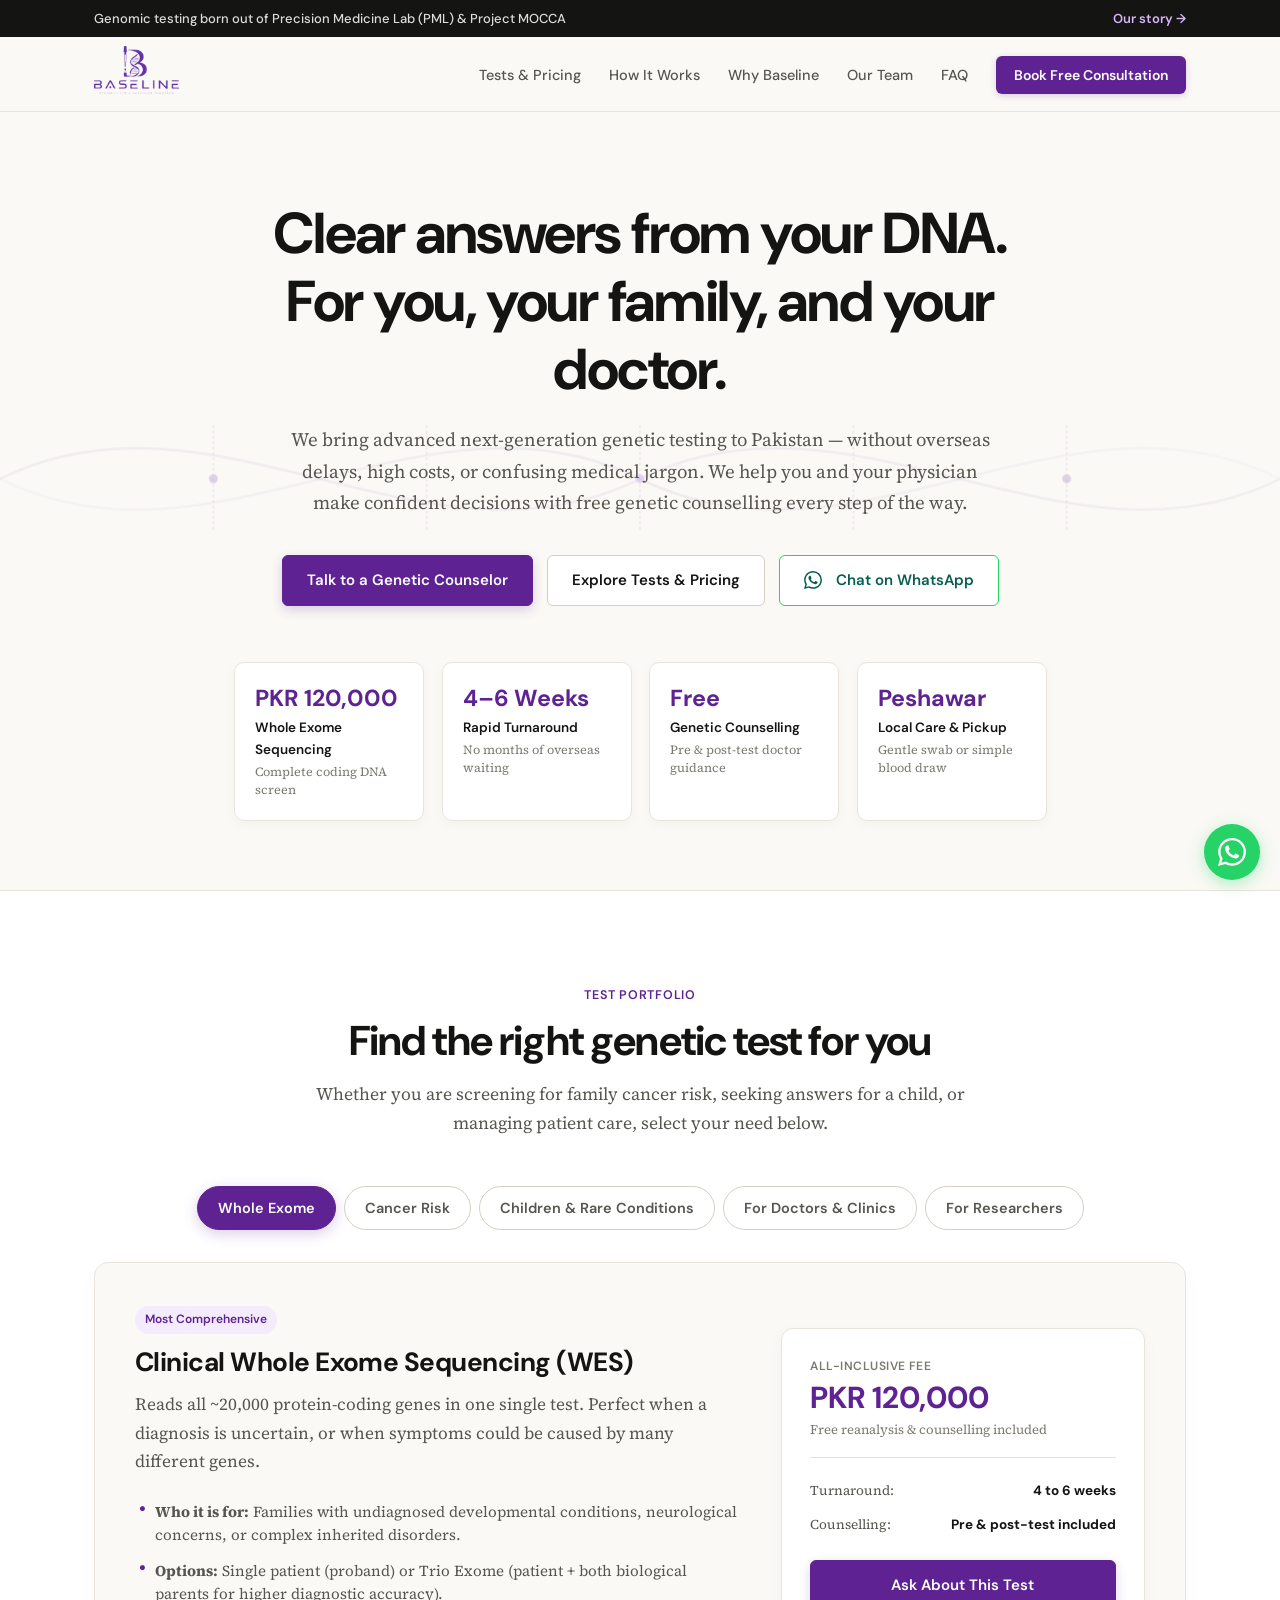
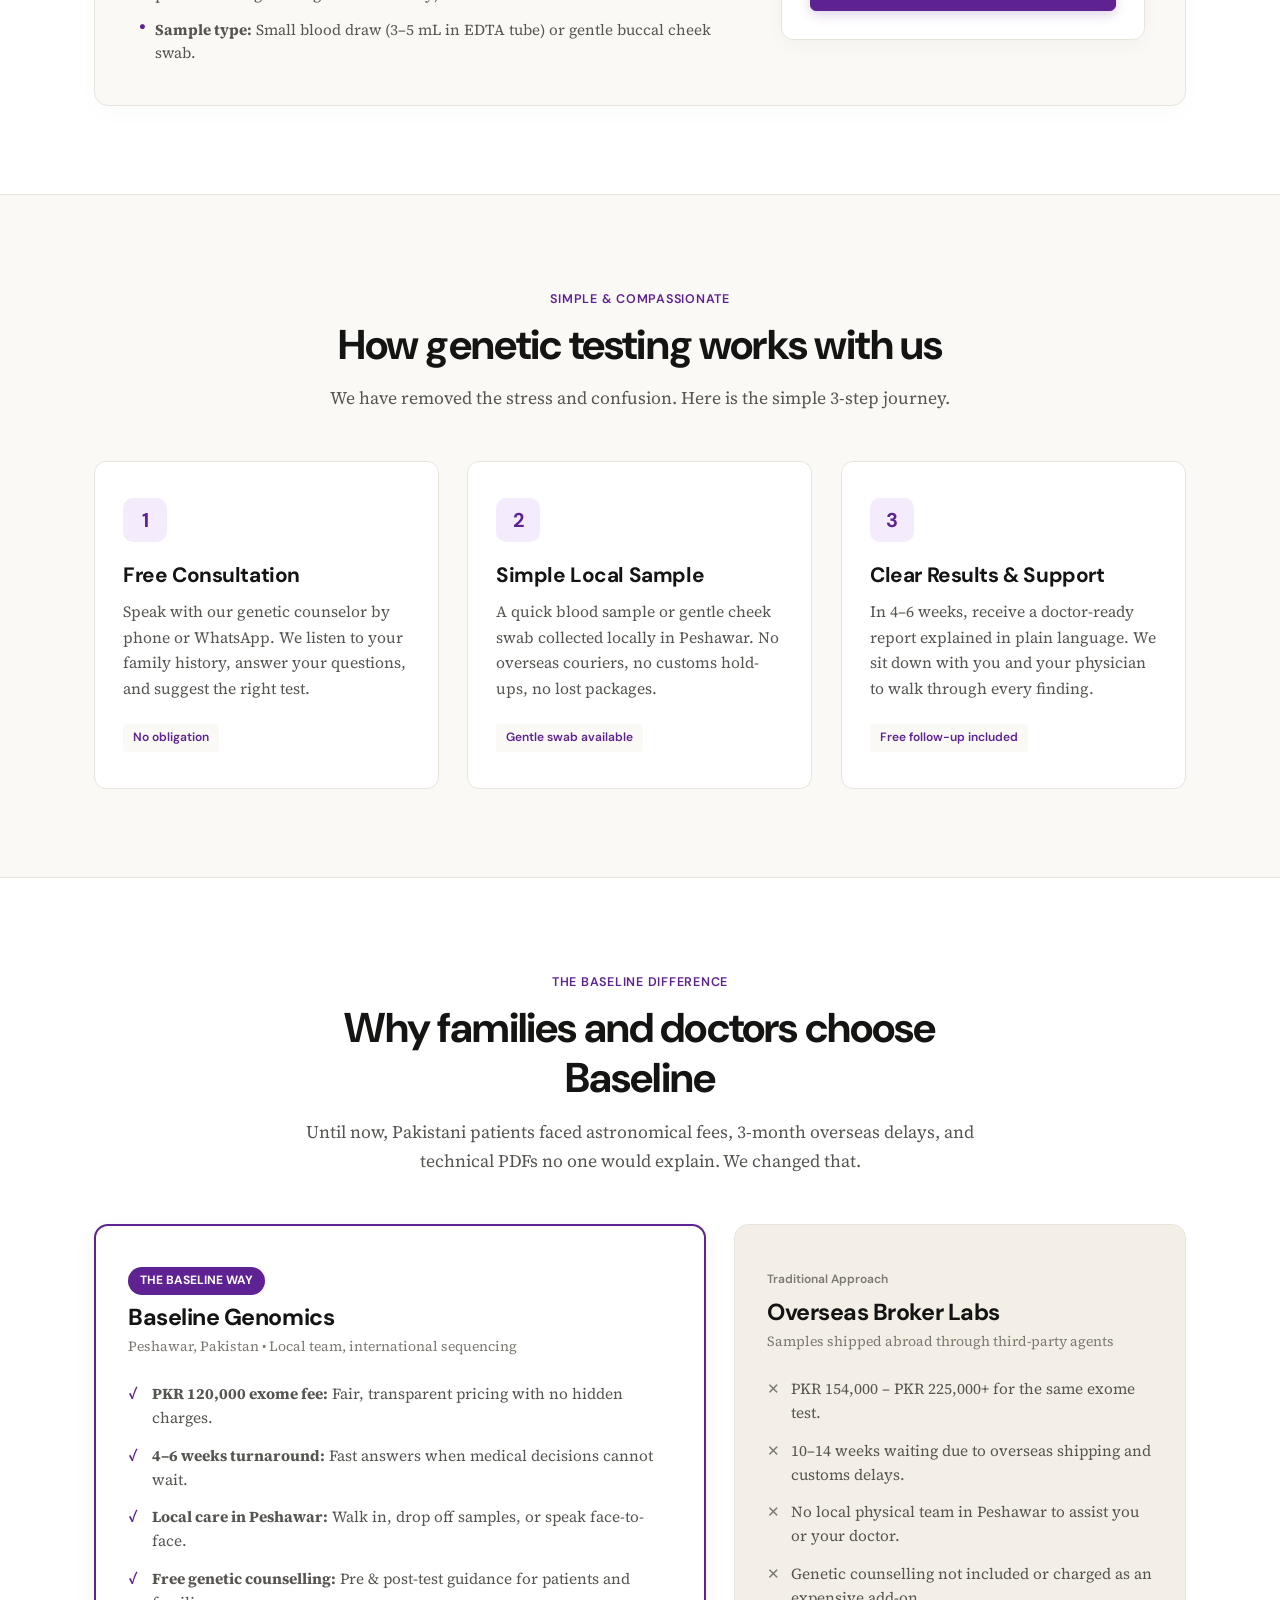
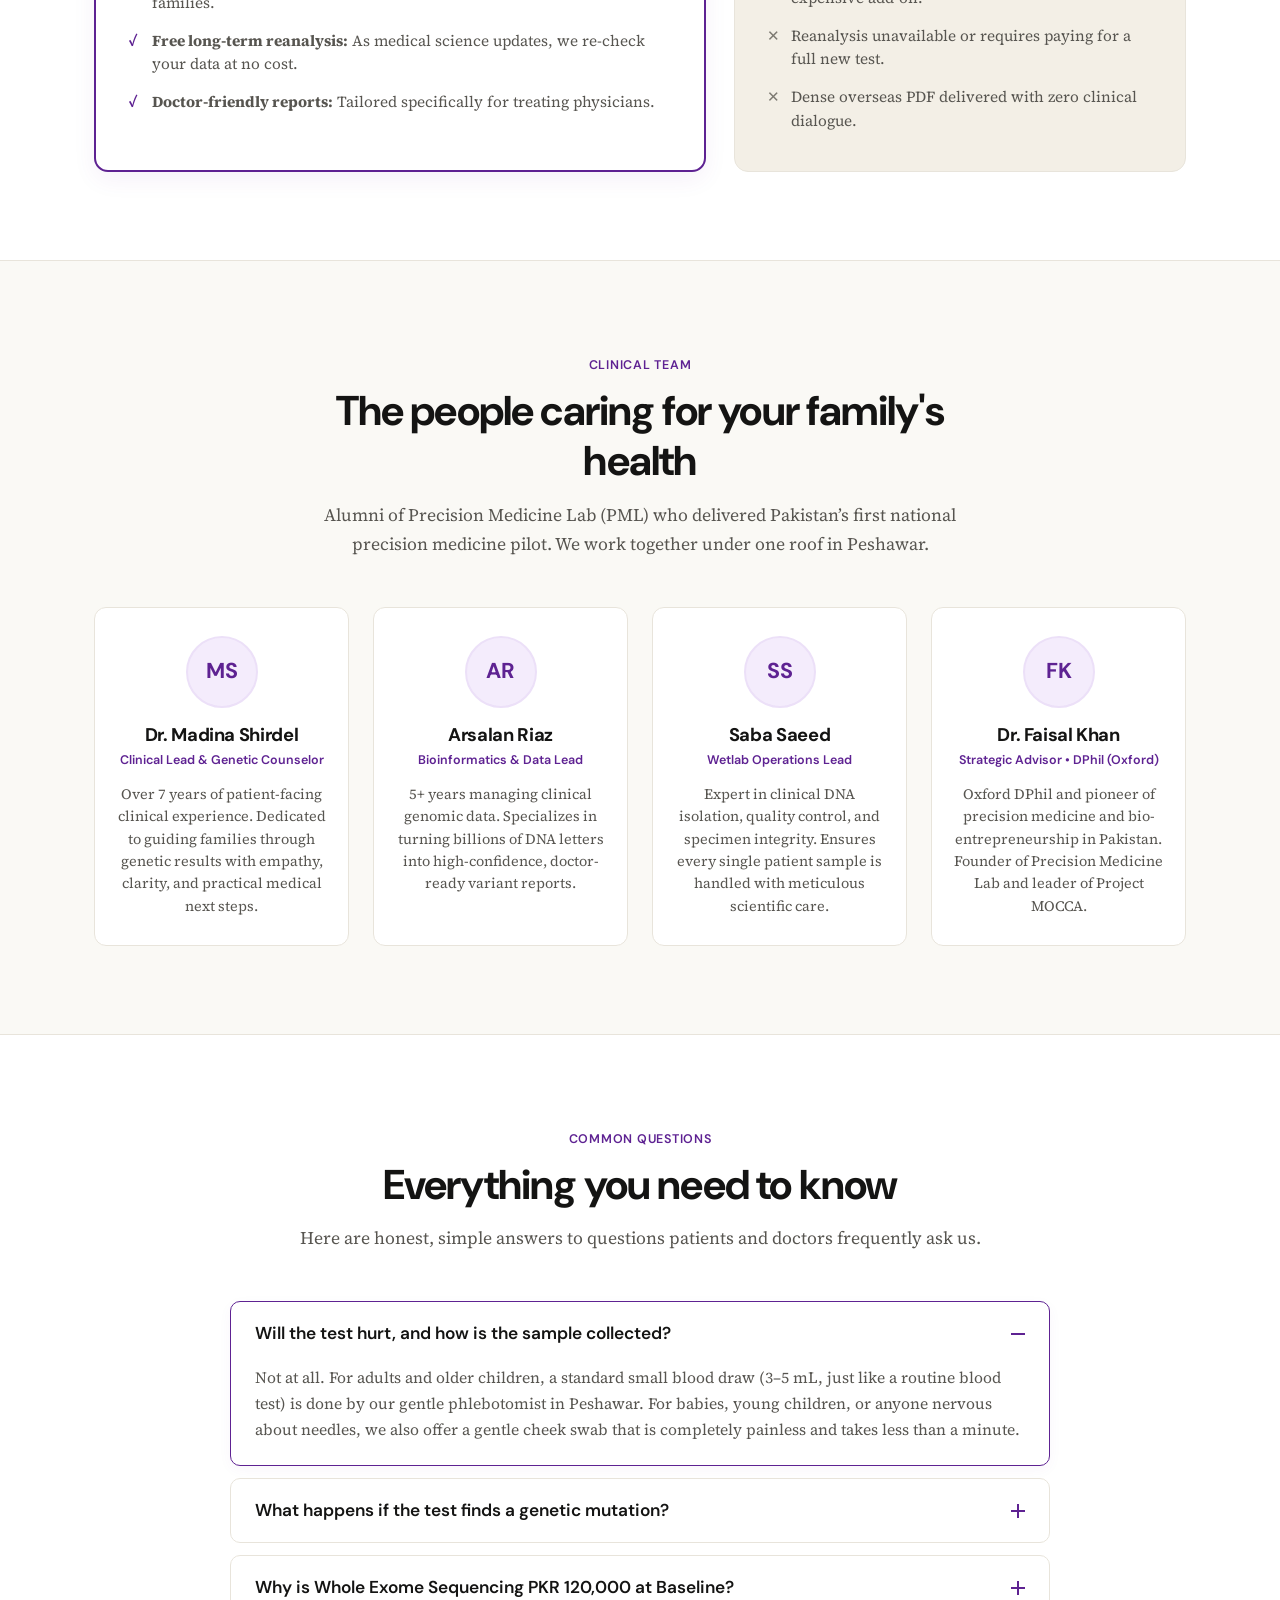
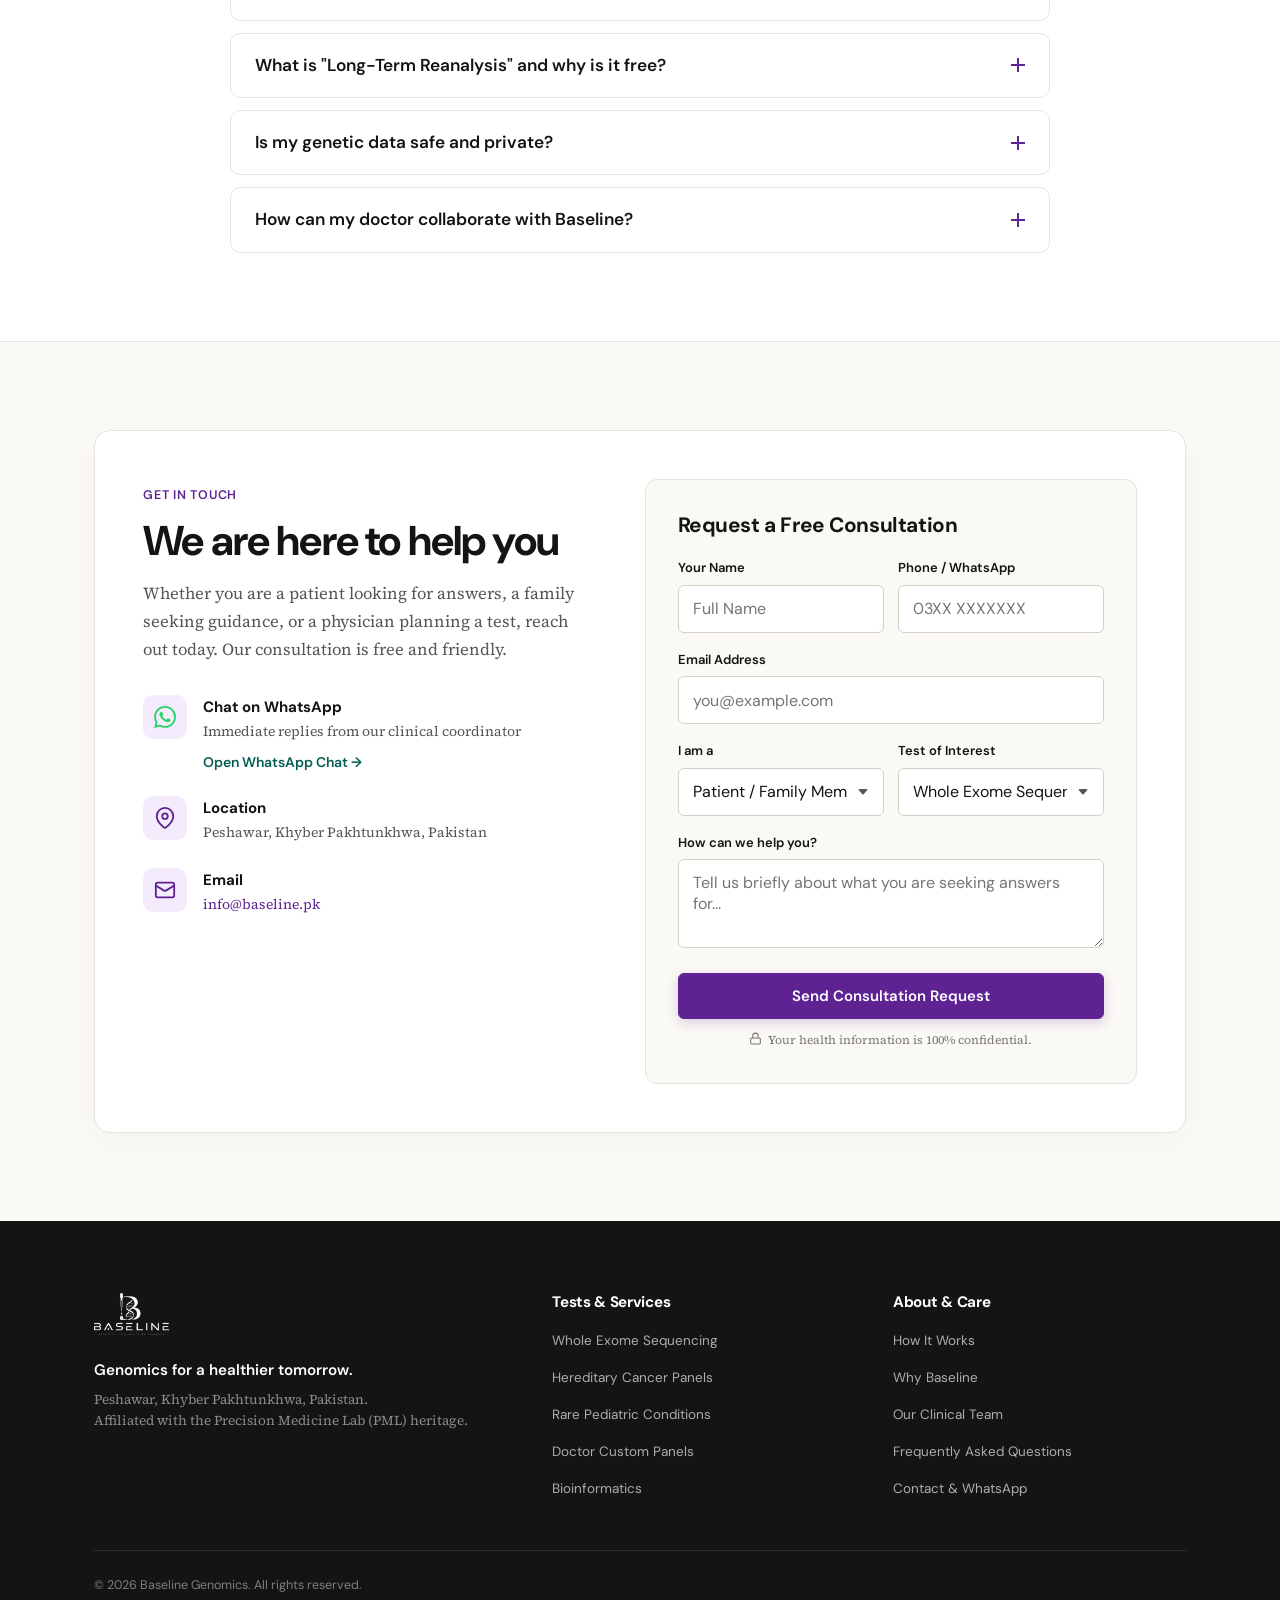
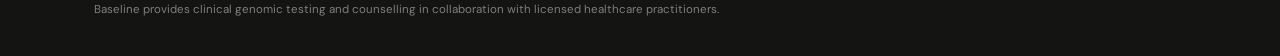
==== index.html @ 138efb4f "feat: launch Baseline Genomics website - Full landing page with animated hero, test spotlight tabs, " ====
<!DOCTYPE html>
<html lang="en">
<head>
  <meta charset="UTF-8">
  <meta name="viewport" content="width=device-width, initial-scale=1.0">
  <title>Baseline — Genomics for a Healthier Tomorrow</title>
  <meta name="description" content="Accessible DNA testing and clinical genomics in Pakistan. Whole exome sequencing, cancer risk screening, and genetic counselling in Peshawar.">
  <link rel="icon" type="image/png" href="assets/logo-purple.png">
  <meta name="theme-color" content="#5e2292">

  <!-- Open Graph / WhatsApp / Social Sharing -->
  <meta property="og:type" content="website">
  <meta property="og:title" content="Baseline — Genomics for a Healthier Tomorrow">
  <meta property="og:description" content="Accessible DNA testing and clinical genomics in Pakistan. Whole Exome Sequencing for PKR 120,000 with free genetic counselling in Peshawar.">
  <meta property="og:image" content="assets/logo-purple.png">

  <!-- Twitter / X Cards -->
  <meta name="twitter:card" content="summary_large_image">
  <meta name="twitter:title" content="Baseline — Genomics for a Healthier Tomorrow">
  <meta name="twitter:description" content="Accessible DNA testing and clinical genomics in Pakistan. Whole Exome Sequencing with free genetic counselling.">
  <meta name="twitter:image" content="assets/logo-purple.png">

  <!-- Schema.org Structured Data -->
  <script type="application/ld+json">
  {
    "@context": "https://schema.org",
    "@type": "MedicalBusiness",
    "name": "Baseline Genomics",
    "description": "Clinical genomics testing, Whole Exome Sequencing, and genetic counselling institution in Peshawar, Pakistan.",
    "address": {
      "@type": "PostalAddress",
      "addressLocality": "Peshawar",
      "addressRegion": "Khyber Pakhtunkhwa",
      "addressCountry": "PK"
    },
    "priceRange": "PKR 120,000",
    "currenciesAccepted": "PKR",
    "email": "info@baseline.pk"
  }
  </script>

  <!-- Google Fonts: DM Sans & Source Serif 4 -->
  <link rel="preconnect" href="https://fonts.googleapis.com">
  <link rel="preconnect" href="https://fonts.gstatic.com" crossorigin>
  <link href="https://fonts.googleapis.com/css2?family=DM+Sans:ital,opsz,wght@0,9..40,400;0,9..40,500;0,9..40,600;0,9..40,700&family=Source+Serif+4:ital,opsz,wght@0,8..60,400;0,8..60,600;1,8..60,400&display=swap" rel="stylesheet">

  <link rel="stylesheet" href="style.css">
</head>
<body>

  <!-- ─── Reassuring Header Banner ─── -->
  <div class="top-banner">
    <div class="container top-banner-inner">
      <span>Genomic testing born out of Precision Medicine Lab (PML) &amp; Project MOCCA</span>
      <a href="#why-baseline" class="banner-link">Our story <span class="arrow">&rarr;</span></a>
    </div>
  </div>

  <!-- ─── Site Navigation ─── -->
  <header class="header" id="header">
    <div class="container header-inner">
      <a href="#" class="brand-link" aria-label="Baseline Home">
        <img src="assets/logo-purple.png" alt="Baseline" class="brand-logo" width="160" height="48" fetchpriority="high">
      </a>

      <button class="menu-toggle" id="menu-toggle" aria-label="Toggle navigation" aria-expanded="false">
        <span class="menu-line"></span>
        <span class="menu-line"></span>
      </button>

      <nav class="nav" id="nav">
        <ul class="nav-menu">
          <li><a href="#tests">Tests & Pricing</a></li>
          <li><a href="#how-it-works">How It Works</a></li>
          <li><a href="#why-baseline">Why Baseline</a></li>
          <li><a href="#team">Our Team</a></li>
          <li><a href="#faq">FAQ</a></li>
          <li><a href="#contact" class="btn-nav">Book Free Consultation</a></li>
        </ul>
      </nav>
    </div>
  </header>

  <main>
    <!-- ─── Hero: Warm, Clear, Reassuring with Animated Ambient DNA ─── -->
    <section class="hero">
      <!-- Ambient Animated DNA Waves (Hardware Accelerated GPU) -->
      <div class="hero-ambient-dna" aria-hidden="true">
        <svg class="dna-wave-svg" viewBox="0 0 1440 400" fill="none" xmlns="http://www.w3.org/2000/svg">
          <defs>
            <linearGradient id="dna-grad-1" x1="0%" y1="0%" x2="100%" y2="0%">
              <stop offset="0%" stop-color="#5e2292" stop-opacity="0.14" />
              <stop offset="50%" stop-color="#9B5ED4" stop-opacity="0.22" />
              <stop offset="100%" stop-color="#5e2292" stop-opacity="0.12" />
            </linearGradient>
            <linearGradient id="dna-grad-2" x1="0%" y1="0%" x2="100%" y2="0%">
              <stop offset="0%" stop-color="#9B5ED4" stop-opacity="0.1" />
              <stop offset="50%" stop-color="#5e2292" stop-opacity="0.18" />
              <stop offset="100%" stop-color="#9B5ED4" stop-opacity="0.08" />
            </linearGradient>
          </defs>
          <!-- Strand 1 -->
          <path class="wave-strand strand-a" d="M0,180 C240,60 480,300 720,180 C960,60 1200,300 1440,180" stroke="url(#dna-grad-1)" stroke-width="2.5" stroke-linecap="round"/>
          <!-- Strand 2 -->
          <path class="wave-strand strand-b" d="M0,180 C240,300 480,60 720,180 C960,300 1200,60 1440,180" stroke="url(#dna-grad-2)" stroke-width="2.5" stroke-linecap="round"/>
          <!-- Connecting Nodes -->
          <circle class="dna-node node-1" cx="240" cy="180" r="5" fill="#5e2292" opacity="0.4"/>
          <circle class="dna-node node-2" cx="720" cy="180" r="5" fill="#9B5ED4" opacity="0.45"/>
          <circle class="dna-node node-3" cx="1200" cy="180" r="5" fill="#5e2292" opacity="0.4"/>
          <line x1="240" y1="120" x2="240" y2="240" stroke="#9B5ED4" stroke-width="1.5" stroke-dasharray="3 3" opacity="0.35"/>
          <line x1="480" y1="120" x2="480" y2="240" stroke="#9B5ED4" stroke-width="1.5" stroke-dasharray="3 3" opacity="0.35"/>
          <line x1="720" y1="120" x2="720" y2="240" stroke="#9B5ED4" stroke-width="1.5" stroke-dasharray="3 3" opacity="0.35"/>
          <line x1="960" y1="120" x2="960" y2="240" stroke="#9B5ED4" stroke-width="1.5" stroke-dasharray="3 3" opacity="0.35"/>
          <line x1="1200" y1="120" x2="1200" y2="240" stroke="#9B5ED4" stroke-width="1.5" stroke-dasharray="3 3" opacity="0.35"/>
        </svg>
      </div>

      <div class="container hero-inner">
        <h1 class="hero-title reveal-item">
          Clear answers from your DNA.<br>
          For you, your family, and your doctor.
        </h1>
        <p class="hero-description reveal-item">
          We bring advanced next-generation genetic testing to Pakistan — without overseas delays, high costs, or confusing medical jargon. We help you and your physician make confident decisions with free genetic counselling every step of the way.
        </p>

        <div class="hero-actions reveal-item">
          <a href="#contact" class="btn btn-primary">Talk to a Genetic Counselor</a>
          <a href="#tests" class="btn btn-outline">Explore Tests &amp; Pricing</a>
          <a href="https://wa.me/923000000000?text=Hello%20Baseline%2C%20I%20would%20like%20to%20ask%20about%20genetic%20testing." target="_blank" rel="noopener noreferrer" class="btn btn-whatsapp-inline">
            <svg class="btn-wa-icon" width="18" height="18" viewBox="0 0 24 24" fill="currentColor" aria-hidden="true"><path d="M17.472 14.382c-.297-.149-1.758-.867-2.03-.967-.273-.099-.471-.148-.67.15-.197.297-.767.966-.94 1.164-.173.199-.347.223-.644.075-.297-.15-1.255-.463-2.39-1.475-.883-.788-1.48-1.761-1.653-2.059-.173-.297-.018-.458.13-.606.134-.133.298-.347.446-.52.149-.174.198-.298.298-.497.099-.198.05-.371-.025-.52-.075-.149-.669-1.612-.916-2.207-.242-.579-.487-.5-.669-.51-.173-.008-.371-.01-.57-.01-.198 0-.52.074-.792.372-.272.297-1.04 1.016-1.04 2.479 0 1.462 1.065 2.875 1.213 3.074.149.198 2.096 3.2 5.077 4.487.709.306 1.262.489 1.694.625.712.227 1.36.195 1.871.118.571-.085 1.758-.719 2.006-1.413.248-.694.248-1.289.173-1.413-.074-.124-.272-.198-.57-.347m-5.421 7.403h-.004a9.87 9.87 0 01-5.031-1.378l-.361-.214-3.741.982.998-3.648-.235-.374a9.86 9.86 0 01-1.51-5.26c.001-5.45 4.436-9.884 9.888-9.884 2.64 0 5.122 1.03 6.988 2.898a9.825 9.825 0 012.893 6.994c-.003 5.45-4.437 9.884-9.885 9.884m8.413-18.297A11.815 11.815 0 0012.05 0C5.495 0 .16 5.335.157 11.892c0 2.096.547 4.142 1.588 5.945L0 24l6.335-1.662c1.746.953 3.71 1.455 5.711 1.456h.005c6.554 0 11.89-5.336 11.893-11.893a11.821 11.821 0 00-3.48-8.414z"/></svg>
            Chat on WhatsApp
          </a>
        </div>

        <!-- Metric highlights: clean, elegant cards with staggered hover -->
        <div class="hero-metrics stagger-group">
          <div class="metric-card reveal-card">
            <span class="metric-num">PKR 120,000</span>
            <span class="metric-title">Whole Exome Sequencing</span>
            <span class="metric-desc">Complete coding DNA screen</span>
          </div>
          <div class="metric-card reveal-card">
            <span class="metric-num">4–6 Weeks</span>
            <span class="metric-title">Rapid Turnaround</span>
            <span class="metric-desc">No months of overseas waiting</span>
          </div>
          <div class="metric-card reveal-card">
            <span class="metric-num">Free</span>
            <span class="metric-title">Genetic Counselling</span>
            <span class="metric-desc">Pre & post-test doctor guidance</span>
          </div>
          <div class="metric-card reveal-card">
            <span class="metric-num">Peshawar</span>
            <span class="metric-title">Local Care & Pickup</span>
            <span class="metric-desc">Gentle swab or simple blood draw</span>
          </div>
        </div>
      </div>
    </section>

    <!-- ─── Interactive Test Finder: Simple & Lively ─── -->
    <section class="section section-light" id="tests">
      <div class="container">
        <div class="section-header text-center reveal-on-scroll">
          <span class="section-tag">Test Portfolio</span>
          <h2 class="section-title">Find the right genetic test for you</h2>
          <p class="section-subtitle">
            Whether you are screening for family cancer risk, seeking answers for a child, or managing patient care, select your need below.
          </p>
        </div>

        <!-- Test selector tabs with fluid active indicator -->
        <div class="test-tabs reveal-on-scroll" role="tablist">
          <button class="test-tab active" role="tab" aria-selected="true" data-tab="exome">
            Whole Exome
          </button>
          <button class="test-tab" role="tab" aria-selected="false" data-tab="cancer">
            Cancer Risk
          </button>
          <button class="test-tab" role="tab" aria-selected="false" data-tab="pediatric">
            Children & Rare Conditions
          </button>
          <button class="test-tab" role="tab" aria-selected="false" data-tab="doctors">
            For Doctors & Clinics
          </button>
          <button class="test-tab" role="tab" aria-selected="false" data-tab="research">
            For Researchers
          </button>
        </div>

        <!-- Tab Panes with smooth cross-fade animation -->
        <div class="tab-content-wrapper reveal-on-scroll">
          <!-- Pane 1: Whole Exome -->
          <div class="tab-pane active" id="pane-exome">
            <div class="test-spotlight">
              <div class="test-spotlight-main">
                <span class="pill-featured">Most Comprehensive</span>
                <h3>Clinical Whole Exome Sequencing (WES)</h3>
                <p class="spotlight-lede">
                  Reads all ~20,000 protein-coding genes in one single test. Perfect when a diagnosis is uncertain, or when symptoms could be caused by many different genes.
                </p>
                <div class="spotlight-points">
                  <div class="point-item">
                    <strong>Who it is for:</strong> Families with undiagnosed developmental conditions, neurological concerns, or complex inherited disorders.
                  </div>
                  <div class="point-item">
                    <strong>Options:</strong> Single patient (proband) or Trio Exome (patient + both biological parents for higher diagnostic accuracy).
                  </div>
                  <div class="point-item">
                    <strong>Sample type:</strong> Small blood draw (3–5 mL in EDTA tube) or gentle buccal cheek swab.
                  </div>
                </div>
              </div>
              <div class="test-spotlight-side">
                <div class="price-box">
                  <span class="price-label">All-inclusive fee</span>
                  <span class="price-val">PKR 120,000</span>
                  <span class="price-sub">Free reanalysis & counselling included</span>
                </div>
                <div class="meta-row">
                  <span>Turnaround:</span> <strong>4 to 6 weeks</strong>
                </div>
                <div class="meta-row">
                  <span>Counselling:</span> <strong>Pre & post-test included</strong>
                </div>
                <a href="#contact" class="btn btn-primary btn-block" data-prefill="Whole Exome Sequencing">Ask About This Test</a>
              </div>
            </div>
          </div>

          <!-- Pane 2: Cancer -->
          <div class="tab-pane" id="pane-cancer">
            <div class="test-spotlight">
              <div class="test-spotlight-main">
                <span class="pill-featured">Prevention & Early Detection</span>
                <h3>Hereditary Cancer Risk Panels</h3>
                <p class="spotlight-lede">
                  Identifies inherited genetic mutations that increase the lifetime risk of breast, ovarian, colorectal, and other cancers. Knowledge empowers early screening and preventive action.
                </p>
                <div class="spotlight-points">
                  <div class="point-item">
                    <strong>Key genes tested:</strong> BRCA1, BRCA2, PALB2, ATM, CHEK2, Lynch syndrome genes (MLH1, MSH2, MSH6, PMS2), and multi-cancer panels.
                  </div>
                  <div class="point-item">
                    <strong>Who it is for:</strong> Individuals with a personal or strong family history of cancer, early-onset diagnosis, or multiple affected relatives.
                  </div>
                  <div class="point-item">
                    <strong>Family screening:</strong> Cascade testing recommendations to protect at-risk siblings and children.
                  </div>
                </div>
              </div>
              <div class="test-spotlight-side">
                <div class="price-box">
                  <span class="price-label">Targeted panels</span>
                  <span class="price-val">Affordable</span>
                  <span class="price-sub">Tailored to clinical indication</span>
                </div>
                <div class="meta-row">
                  <span>Turnaround:</span> <strong>3 to 4 weeks</strong>
                </div>
                <div class="meta-row">
                  <span>Doctor report:</span> <strong>NCCN-aligned actionable advice</strong>
                </div>
                <a href="#contact" class="btn btn-primary btn-block" data-prefill="Hereditary Cancer Panel">Inquire About Cancer Screening</a>
              </div>
            </div>
          </div>

          <!-- Pane 3: Pediatric -->
          <div class="tab-pane" id="pane-pediatric">
            <div class="test-spotlight">
              <div class="test-spotlight-main">
                <span class="pill-featured">Compassionate Family Care</span>
                <h3>Rare Pediatric & Inherited Conditions</h3>
                <p class="spotlight-lede">
                  Ending the prolonged "diagnostic odyssey." When children face developmental delays, seizures, or metabolic concerns, a precise genetic answer replaces guesswork with targeted care.
                </p>
                <div class="spotlight-points">
                  <div class="point-item">
                    <strong>Gentle sampling:</strong> Painless buccal cheek swab available for infants and toddlers who find blood draws difficult.
                  </div>
                  <div class="point-item">
                    <strong>Consanguinity care:</strong> Specialized analysis for recessive conditions common in Khyber Pakhtunkhwa and northern Pakistan.
                  </div>
                  <div class="point-item">
                    <strong>Future planning:</strong> Carrier status testing to help families make informed future reproductive decisions.
                  </div>
                </div>
              </div>
              <div class="test-spotlight-side">
                <div class="price-box">
                  <span class="price-label">Exome & Trio</span>
                  <span class="price-val">PKR 120,000</span>
                  <span class="price-sub">Family Trio packages available</span>
                </div>
                <div class="meta-row">
                  <span>Guidance:</span> <strong>Compassionate genetic counselling</strong>
                </div>
                <div class="meta-row">
                  <span>Reanalysis:</span> <strong>Free lifelong variant updates</strong>
                </div>
                <a href="#contact" class="btn btn-primary btn-block" data-prefill="Pediatric & Rare Conditions">Schedule Pediatric Consultation</a>
              </div>
            </div>
          </div>

          <!-- Pane 4: Doctors -->
          <div class="tab-pane" id="pane-doctors">
            <div class="test-spotlight">
              <div class="test-spotlight-main">
                <span class="pill-featured">Doctor Partnership</span>
                <h3>For Oncologists, Pediatricians & Specialists</h3>
                <p class="spotlight-lede">
                  Think of Baseline as your hospital's in-house genomics department. We provide actionable, physician-centred reports and direct phone consultations for complex cases.
                </p>
                <div class="spotlight-points">
                  <div class="point-item">
                    <strong>Custom panels at same cost:</strong> Request specific gene sets for your specialty without surcharge.
                  </div>
                  <div class="point-item">
                    <strong>Case reviews:</strong> Direct access to our clinical bioinformatician in Peshawar to discuss borderline variants (VUS).
                  </div>
                  <div class="point-item">
                    <strong>Physician CME:</strong> Regular genomic literacy workshops and clinical case conferences for hospital departments.
                  </div>
                </div>
              </div>
              <div class="test-spotlight-side">
                <div class="price-box">
                  <span class="price-label">Clinician model</span>
                  <span class="price-val">Direct Partner</span>
                  <span class="price-sub">No overseas broker friction</span>
                </div>
                <div class="meta-row">
                  <span>Reporting:</span> <strong>ACMG/AMP compliant</strong>
                </div>
                <div class="meta-row">
                  <span>Sample pickup:</span> <strong>Coordinated in Peshawar</strong>
                </div>
                <a href="#contact" class="btn btn-primary btn-block" data-prefill="Doctor Partnership">Connect With Clinical Lead</a>
              </div>
            </div>
          </div>

          <!-- Pane 5: Research -->
          <div class="tab-pane" id="pane-research">
            <div class="test-spotlight">
              <div class="test-spotlight-main">
                <span class="pill-featured">Academic & Biotech</span>
                <h3>Bioinformatics & Sequencing for Researchers</h3>
                <p class="spotlight-lede">
                  Complete genomics pipelines for universities, clinical trials, and biotech labs. We help you publish high-impact science with full data ownership.
                </p>
                <div class="spotlight-points">
                  <div class="point-item">
                    <strong>Full raw data delivery:</strong> FASTQ, aligned BAM/CRAM, and annotated VCF files with zero lock-in.
                  </div>
                  <div class="point-item">
                    <strong>Scope:</strong> Human disease cohorts, infectious diseases, microbial metagenomics, and plant genetics.
                  </div>
                  <div class="point-item">
                    <strong>Academic collaboration:</strong> Method write-ups, publication-quality figures, and grant co-application support.
                  </div>
                </div>
              </div>
              <div class="test-spotlight-side">
                <div class="price-box">
                  <span class="price-label">Research rates</span>
                  <span class="price-val">Institutional</span>
                  <span class="price-sub">Discounted for academic cohorts</span>
                </div>
                <div class="meta-row">
                  <span>Pipelines:</span> <strong>BWA, GATK, DeepVariant</strong>
                </div>
                <div class="meta-row">
                  <span>Turnaround:</span> <strong>Fast cohort batching</strong>
                </div>
                <a href="#contact" class="btn btn-primary btn-block" data-prefill="Research Project">Discuss Research Project</a>
              </div>
            </div>
          </div>
        </div>
      </div>
    </section>

    <!-- ─── How It Works: 3 Simple Steps ─── -->
    <section class="section" id="how-it-works">
      <div class="container">
        <div class="section-header text-center reveal-on-scroll">
          <span class="section-tag">Simple & Compassionate</span>
          <h2 class="section-title">How genetic testing works with us</h2>
          <p class="section-subtitle">
            We have removed the stress and confusion. Here is the simple 3-step journey.
          </p>
        </div>

        <div class="steps-grid stagger-group">
          <div class="step-card reveal-card">
            <div class="step-badge">1</div>
            <h3>Free Consultation</h3>
            <p>
              Speak with our genetic counselor by phone or WhatsApp. We listen to your family history, answer your questions, and suggest the right test.
            </p>
            <span class="step-tag">No obligation</span>
          </div>

          <div class="step-card reveal-card">
            <div class="step-badge">2</div>
            <h3>Simple Local Sample</h3>
            <p>
              A quick blood sample or gentle cheek swab collected locally in Peshawar. No overseas couriers, no customs hold-ups, no lost packages.
            </p>
            <span class="step-tag">Gentle swab available</span>
          </div>

          <div class="step-card reveal-card">
            <div class="step-badge">3</div>
            <h3>Clear Results & Support</h3>
            <p>
              In 4–6 weeks, receive a doctor-ready report explained in plain language. We sit down with you and your physician to walk through every finding.
            </p>
            <span class="step-tag">Free follow-up included</span>
          </div>
        </div>
      </div>
    </section>

    <!-- ─── Why Baseline (Comparison & Advantages) ─── -->
    <section class="section section-light" id="why-baseline">
      <div class="container">
        <div class="section-header text-center reveal-on-scroll">
          <span class="section-tag">The Baseline Difference</span>
          <h2 class="section-title">Why families and doctors choose Baseline</h2>
          <p class="section-subtitle">
            Until now, Pakistani patients faced astronomical fees, 3-month overseas delays, and technical PDFs no one would explain. We changed that.
          </p>
        </div>

        <!-- Comparison side-by-side with staggered entrance -->
        <div class="comparison-cards stagger-group">
          <!-- Baseline Card -->
          <div class="comp-card comp-baseline reveal-card">
            <div class="comp-header">
              <span class="comp-badge">The Baseline Way</span>
              <h3>Baseline Genomics</h3>
              <p>Peshawar, Pakistan &bull; Local team, international sequencing</p>
            </div>
            <ul class="comp-features">
              <li>
                <strong>PKR 120,000 exome fee:</strong> Fair, transparent pricing with no hidden charges.
              </li>
              <li>
                <strong>4–6 weeks turnaround:</strong> Fast answers when medical decisions cannot wait.
              </li>
              <li>
                <strong>Local care in Peshawar:</strong> Walk in, drop off samples, or speak face-to-face.
              </li>
              <li>
                <strong>Free genetic counselling:</strong> Pre & post-test guidance for patients and families.
              </li>
              <li>
                <strong>Free long-term reanalysis:</strong> As medical science updates, we re-check your data at no cost.
              </li>
              <li>
                <strong>Doctor-friendly reports:</strong> Tailored specifically for treating physicians.
              </li>
            </ul>
          </div>

          <!-- Traditional Overseas Card -->
          <div class="comp-card comp-traditional reveal-card">
            <div class="comp-header">
              <span class="comp-badge-muted">Traditional Approach</span>
              <h3>Overseas Broker Labs</h3>
              <p>Samples shipped abroad through third-party agents</p>
            </div>
            <ul class="comp-features">
              <li>
                <span>PKR 154,000 – PKR 225,000+</span> for the same exome test.
              </li>
              <li>
                <span>10–14 weeks waiting</span> due to overseas shipping and customs delays.
              </li>
              <li>
                <span>No local physical team</span> in Peshawar to assist you or your doctor.
              </li>
              <li>
                <span>Genetic counselling not included</span> or charged as an expensive add-on.
              </li>
              <li>
                <span>Reanalysis unavailable</span> or requires paying for a full new test.
              </li>
              <li>
                <span>Dense overseas PDF</span> delivered with zero clinical dialogue.
              </li>
            </ul>
          </div>
        </div>
      </div>
    </section>

    <!-- ─── Team Section: Human, Credible, Grounded ─── -->
    <section class="section" id="team">
      <div class="container">
        <div class="section-header text-center reveal-on-scroll">
          <span class="section-tag">Clinical Team</span>
          <h2 class="section-title">The people caring for your family's health</h2>
          <p class="section-subtitle">
            Alumni of Precision Medicine Lab (PML) who delivered Pakistan’s first national precision medicine pilot. We work together under one roof in Peshawar.
          </p>
        </div>

        <div class="team-cards-grid stagger-group">
          <div class="member-card reveal-card">
            <div class="member-avatar">MS</div>
            <h3>Dr. Madina Shirdel</h3>
            <span class="member-role">Clinical Lead & Genetic Counselor</span>
            <p>
              Over 7 years of patient-facing clinical experience. Dedicated to guiding families through genetic results with empathy, clarity, and practical medical next steps.
            </p>
          </div>

          <div class="member-card reveal-card">
            <div class="member-avatar">AR</div>
            <h3>Arsalan Riaz</h3>
            <span class="member-role">Bioinformatics & Data Lead</span>
            <p>
              5+ years managing clinical genomic data. Specializes in turning billions of DNA letters into high-confidence, doctor-ready variant reports.
            </p>
          </div>

          <div class="member-card reveal-card">
            <div class="member-avatar">SS</div>
            <h3>Saba Saeed</h3>
            <span class="member-role">Wetlab Operations Lead</span>
            <p>
              Expert in clinical DNA isolation, quality control, and specimen integrity. Ensures every single patient sample is handled with meticulous scientific care.
            </p>
          </div>

          <div class="member-card reveal-card">
            <div class="member-avatar">FK</div>
            <h3>Dr. Faisal Khan</h3>
            <span class="member-role">Strategic Advisor &bull; DPhil (Oxford)</span>
            <p>
              Oxford DPhil and pioneer of precision medicine and bio-entrepreneurship in Pakistan. Founder of Precision Medicine Lab and leader of Project MOCCA.
            </p>
          </div>
        </div>
      </div>
    </section>

    <!-- ─── FAQ Section: Smooth Accordion Animation ─── -->
    <section class="section section-light" id="faq">
      <div class="container">
        <div class="section-header text-center reveal-on-scroll">
          <span class="section-tag">Common Questions</span>
          <h2 class="section-title">Everything you need to know</h2>
          <p class="section-subtitle">
            Here are honest, simple answers to questions patients and doctors frequently ask us.
          </p>
        </div>

        <div class="faq-accordion reveal-on-scroll">
          <details class="faq-item" open>
            <summary class="faq-quest">
              <span>Will the test hurt, and how is the sample collected?</span>
              <span class="faq-icon" aria-hidden="true"></span>
            </summary>
            <div class="faq-ans-wrapper">
              <div class="faq-ans">
                <p>
                  Not at all. For adults and older children, a standard small blood draw (3–5 mL, just like a routine blood test) is done by our gentle phlebotomist in Peshawar. For babies, young children, or anyone nervous about needles, we also offer a gentle cheek swab that is completely painless and takes less than a minute.
                </p>
              </div>
            </div>
          </details>

          <details class="faq-item">
            <summary class="faq-quest">
              <span>What happens if the test finds a genetic mutation?</span>
              <span class="faq-icon" aria-hidden="true"></span>
            </summary>
            <div class="faq-ans-wrapper">
              <div class="faq-ans">
                <p>
                  Finding a mutation is not a verdict — it is empowering information. Our clinical lead, Dr. Madina Shirdel, conducts a free post-test session to explain exactly what the result means. We work with your treating doctor to outline proven medical strategies: lifestyle adaptations, early preventive screenings, medication options, and guidance for your family.
                </p>
              </div>
            </div>
          </details>

          <details class="faq-item">
            <summary class="faq-quest">
              <span>Why is Whole Exome Sequencing PKR 120,000 at Baseline?</span>
              <span class="faq-icon" aria-hidden="true"></span>
            </summary>
            <div class="faq-ans-wrapper">
              <div class="faq-ans">
                <p>
                  Traditionally, labs in Pakistan ship samples to third-party commercial brokers abroad, adding shipping overhead, middleman markups, and currency surcharges. Because Baseline manages DNA processing, bioinformatics, and clinical interpretation directly with our in-house team in Peshawar, we pass those savings directly to patients.
                </p>
              </div>
            </div>
          </details>

          <details class="faq-item">
            <summary class="faq-quest">
              <span>What is "Long-Term Reanalysis" and why is it free?</span>
              <span class="faq-icon" aria-hidden="true"></span>
            </summary>
            <div class="faq-ans-wrapper">
              <div class="faq-ans">
                <p>
                  Sometimes a DNA change is labeled as a "Variant of Uncertain Significance" (VUS) because science hasn't seen enough cases yet. Over months and years, as international medical databases update, these variants get resolved. Other labs charge you for a whole new test; Baseline keeps your data securely archived and updates your findings for free as science advances.
                </p>
              </div>
            </div>
          </details>

          <details class="faq-item">
            <summary class="faq-quest">
              <span>Is my genetic data safe and private?</span>
              <span class="faq-icon" aria-hidden="true"></span>
            </summary>
            <div class="faq-ans-wrapper">
              <div class="faq-ans">
                <p>
                  Strictly confidential. Your personal name and identifying details are detached and replaced with an anonymous barcode before any computer analysis begins. Your DNA information is never sold, licensed, or shared with insurance companies or third parties.
                </p>
              </div>
            </div>
          </details>

          <details class="faq-item">
            <summary class="faq-quest">
              <span>How can my doctor collaborate with Baseline?</span>
              <span class="faq-icon" aria-hidden="true"></span>
            </summary>
            <div class="faq-ans-wrapper">
              <div class="faq-ans">
                <p>
                  Doctors can call, message on WhatsApp, or refer patients directly. We provide doctors with clear, actionable clinical reports (following international ACMG/AMP guidelines) and our bioinformatics team is always available for direct case conferences. We also design custom specialty panels for clinics at no extra charge.
                </p>
              </div>
            </div>
          </details>
        </div>
      </div>
    </section>

    <!-- ─── Contact & WhatsApp Section ─── -->
    <section class="section" id="contact">
      <div class="container">
        <div class="contact-box reveal-on-scroll">
          <div class="contact-left">
            <span class="section-tag">Get In Touch</span>
            <h2 class="section-title">We are here to help you</h2>
            <p class="contact-p">
              Whether you are a patient looking for answers, a family seeking guidance, or a physician planning a test, reach out today. Our consultation is free and friendly.
            </p>

            <div class="contact-methods">
              <div class="method-card">
                <span class="method-icon" aria-hidden="true">
                  <svg width="22" height="22" viewBox="0 0 24 24" fill="#25D366"><path d="M17.472 14.382c-.297-.149-1.758-.867-2.03-.967-.273-.099-.471-.148-.67.15-.197.297-.767.966-.94 1.164-.173.199-.347.223-.644.075-.297-.15-1.255-.463-2.39-1.475-.883-.788-1.48-1.761-1.653-2.059-.173-.297-.018-.458.13-.606.134-.133.298-.347.446-.52.149-.174.198-.298.298-.497.099-.198.05-.371-.025-.52-.075-.149-.669-1.612-.916-2.207-.242-.579-.487-.5-.669-.51-.173-.008-.371-.01-.57-.01-.198 0-.52.074-.792.372-.272.297-1.04 1.016-1.04 2.479 0 1.462 1.065 2.875 1.213 3.074.149.198 2.096 3.2 5.077 4.487.709.306 1.262.489 1.694.625.712.227 1.36.195 1.871.118.571-.085 1.758-.719 2.006-1.413.248-.694.248-1.289.173-1.413-.074-.124-.272-.198-.57-.347m-5.421 7.403h-.004a9.87 9.87 0 01-5.031-1.378l-.361-.214-3.741.982.998-3.648-.235-.374a9.86 9.86 0 01-1.51-5.26c.001-5.45 4.436-9.884 9.888-9.884 2.64 0 5.122 1.03 6.988 2.898a9.825 9.825 0 012.893 6.994c-.003 5.45-4.437 9.884-9.885 9.884m8.413-18.297A11.815 11.815 0 0012.05 0C5.495 0 .16 5.335.157 11.892c0 2.096.547 4.142 1.588 5.945L0 24l6.335-1.662c1.746.953 3.71 1.455 5.711 1.456h.005c6.554 0 11.89-5.336 11.893-11.893a11.821 11.821 0 00-3.48-8.414z"/></svg>
                </span>
                <div>
                  <strong>Chat on WhatsApp</strong>
                  <p>Immediate replies from our clinical coordinator</p>
                  <a href="https://wa.me/923000000000?text=Hello%20Baseline%2C%20I%20would%20like%20to%20ask%20about%20a%20genetic%20test." target="_blank" rel="noopener noreferrer" class="link-wa">
                    Open WhatsApp Chat <span class="arrow">&rarr;</span>
                  </a>
                </div>
              </div>

              <div class="method-card">
                <span class="method-icon" aria-hidden="true">
                  <svg width="22" height="22" viewBox="0 0 24 24" fill="none" stroke="var(--purple-brand)" stroke-width="2" stroke-linecap="round" stroke-linejoin="round"><path d="M21 10c0 7-9 13-9 13s-9-6-9-13a9 9 0 0 1 18 0z"></path><circle cx="12" cy="10" r="3"></circle></svg>
                </span>
                <div>
                  <strong>Location</strong>
                  <p>Peshawar, Khyber Pakhtunkhwa, Pakistan</p>
                </div>
              </div>

              <div class="method-card">
                <span class="method-icon" aria-hidden="true">
                  <svg width="22" height="22" viewBox="0 0 24 24" fill="none" stroke="var(--purple-brand)" stroke-width="2" stroke-linecap="round" stroke-linejoin="round"><rect x="2" y="4" width="20" height="16" rx="2"></rect><path d="m22 7-8.97 5.7a1.94 1.94 0 0 1-2.06 0L2 7"></path></svg>
                </span>
                <div>
                  <strong>Email</strong>
                  <p><a href="mailto:info@baseline.pk">info@baseline.pk</a></p>
                </div>
              </div>
            </div>
          </div>

          <div class="contact-right">
            <form class="simple-form" id="consultation-form" action="https://formspree.io/f/your-form-id" method="POST">
              <h3 class="form-title">Request a Free Consultation</h3>

              <div class="form-row">
                <div class="form-field">
                  <label for="name">Your Name</label>
                  <input type="text" id="name" name="name" required placeholder="Full Name" autocomplete="name">
                </div>
                <div class="form-field">
                  <label for="phone">Phone / WhatsApp</label>
                  <input type="tel" id="phone" name="phone" required placeholder="03XX XXXXXXX" autocomplete="tel">
                </div>
              </div>

              <div class="form-field">
                <label for="email">Email Address</label>
                <input type="email" id="email" name="email" required placeholder="you@example.com" autocomplete="email">
              </div>

              <div class="form-row">
                <div class="form-field">
                  <label for="role">I am a</label>
                  <select id="role" name="role" required>
                    <option value="patient" selected>Patient / Family Member</option>
                    <option value="doctor">Doctor / Clinician</option>
                    <option value="researcher">Researcher / Lab</option>
                    <option value="other">Other</option>
                  </select>
                </div>
                <div class="form-field">
                  <label for="test">Test of Interest</label>
                  <select id="test" name="test">
                    <option value="exome">Whole Exome Sequencing (PKR 120,000)</option>
                    <option value="cancer">Cancer Risk Screening</option>
                    <option value="pediatric">Children & Rare Diseases</option>
                    <option value="doctor">Doctor Custom Panel</option>
                    <option value="counselling">Genetic Counselling Only</option>
                    <option value="other">Not Sure / Need Advice</option>
                  </select>
                </div>
              </div>

              <div class="form-field">
                <label for="message">How can we help you?</label>
                <textarea id="message" name="message" rows="3" placeholder="Tell us briefly about what you are seeking answers for..."></textarea>
              </div>

              <button type="submit" class="btn btn-primary btn-block">Send Consultation Request</button>
              <div class="form-feedback" id="form-feedback" style="display: none;"></div>
              <p class="form-guarantee">
                <svg width="13" height="13" viewBox="0 0 24 24" fill="none" stroke="currentColor" stroke-width="2" stroke-linecap="round" stroke-linejoin="round" aria-hidden="true" style="vertical-align: -1px; margin-right: 3px;"><rect x="3" y="11" width="18" height="11" rx="2" ry="2"></rect><path d="M7 11V7a5 5 0 0 1 10 0v4"></path></svg>
                Your health information is 100% confidential.
              </p>
            </form>
          </div>
        </div>
      </div>
    </section>
  </main>

  <!-- ─── Site Footer ─── -->
  <footer class="footer">
    <div class="container footer-inner">
      <div class="footer-top">
        <div class="footer-brand">
          <img src="assets/logo-purple.png" alt="Baseline" class="footer-logo" width="140" height="42" loading="lazy">
          <p class="footer-tagline">Genomics for a healthier tomorrow.</p>
          <p class="footer-note">
            Peshawar, Khyber Pakhtunkhwa, Pakistan.<br>
            Affiliated with the Precision Medicine Lab (PML) heritage.
          </p>
        </div>
        <div class="footer-links-col">
          <h4>Tests &amp; Services</h4>
          <ul>
            <li><a href="#tests">Whole Exome Sequencing</a></li>
            <li><a href="#tests">Hereditary Cancer Panels</a></li>
            <li><a href="#tests">Rare Pediatric Conditions</a></li>
            <li><a href="#tests">Doctor Custom Panels</a></li>
            <li><a href="#tests">Bioinformatics</a></li>
          </ul>
        </div>
        <div class="footer-links-col">
          <h4>About &amp; Care</h4>
          <ul>
            <li><a href="#how-it-works">How It Works</a></li>
            <li><a href="#why-baseline">Why Baseline</a></li>
            <li><a href="#team">Our Clinical Team</a></li>
            <li><a href="#faq">Frequently Asked Questions</a></li>
            <li><a href="#contact">Contact &amp; WhatsApp</a></li>
          </ul>
        </div>
      </div>

      <div class="footer-bottom">
        <p>&copy; 2026 Baseline Genomics. All rights reserved.</p>
        <p class="footer-disclaimer">
          Baseline provides clinical genomic testing and counselling in collaboration with licensed healthcare practitioners.
        </p>
      </div>
    </div>
  </footer>

  <!-- ─── Floating WhatsApp Fast-Action Button ─── -->
  <a href="https://wa.me/923000000000?text=Hello%20Baseline%2C%20I%20would%20like%20to%20ask%20about%20genetic%20testing." target="_blank" rel="noopener noreferrer" class="floating-wa" aria-label="Chat on WhatsApp">
    <svg class="wa-icon-svg" width="28" height="28" viewBox="0 0 24 24" fill="currentColor" aria-hidden="true"><path d="M17.472 14.382c-.297-.149-1.758-.867-2.03-.967-.273-.099-.471-.148-.67.15-.197.297-.767.966-.94 1.164-.173.199-.347.223-.644.075-.297-.15-1.255-.463-2.39-1.475-.883-.788-1.48-1.761-1.653-2.059-.173-.297-.018-.458.13-.606.134-.133.298-.347.446-.52.149-.174.198-.298.298-.497.099-.198.05-.371-.025-.52-.075-.149-.669-1.612-.916-2.207-.242-.579-.487-.5-.669-.51-.173-.008-.371-.01-.57-.01-.198 0-.52.074-.792.372-.272.297-1.04 1.016-1.04 2.479 0 1.462 1.065 2.875 1.213 3.074.149.198 2.096 3.2 5.077 4.487.709.306 1.262.489 1.694.625.712.227 1.36.195 1.871.118.571-.085 1.758-.719 2.006-1.413.248-.694.248-1.289.173-1.413-.074-.124-.272-.198-.57-.347m-5.421 7.403h-.004a9.87 9.87 0 01-5.031-1.378l-.361-.214-3.741.982.998-3.648-.235-.374a9.86 9.86 0 01-1.51-5.26c.001-5.45 4.436-9.884 9.888-9.884 2.64 0 5.122 1.03 6.988 2.898a9.825 9.825 0 012.893 6.994c-.003 5.45-4.437 9.884-9.885 9.884m8.413-18.297A11.815 11.815 0 0012.05 0C5.495 0 .16 5.335.157 11.892c0 2.096.547 4.142 1.588 5.945L0 24l6.335-1.662c1.746.953 3.71 1.455 5.711 1.456h.005c6.554 0 11.89-5.336 11.893-11.893a11.821 11.821 0 00-3.48-8.414z"/></svg>
    <span class="wa-tooltip">Chat with our Genetic Counselor</span>
  </a>

  <script src="main.js"></script>
</body>
</html>
---- style.css ----
/* ── Baseline Genomics — Web Animation Design & Stylesheet ── */

/* ── Reset & Baseline ── */
*,
*::before,
*::after {
  margin: 0;
  padding: 0;
  box-sizing: border-box;
}

:root {
  /* Brand Palette */
  --bg-page: #faf9f5;
  --bg-card: #ffffff;
  --bg-tint: #f3efe6;
  --text-main: #141413;
  --text-muted: #575550;
  --text-light: #7c7971;
  --border-subtle: #e8e4db;
  --border-strong: #d4cfc3;

  /* Accent Colors */
  --purple-brand: #5e2292;
  --purple-hover: #4b1777;
  --purple-soft: #f4ecfc;
  --purple-light: #ece0f8;
  --wa-green: #25D366;
  --wa-green-hover: #1eb956;
  --coral-accent: #d97757;

  /* Typography */
  --font-display: 'DM Sans', system-ui, -apple-system, sans-serif;
  --font-serif: 'Source Serif 4', Georgia, serif;

  /* Easing Blueprint (Emil Kowalski's Animations on the Web) */
  --ease-out-quad: cubic-bezier(0.25, 0.46, 0.45, 0.94);
  --ease-out-cubic: cubic-bezier(0.215, 0.61, 0.355, 1);
  --ease-out-quart: cubic-bezier(0.165, 0.84, 0.44, 1);
  --ease-in-out-cubic: cubic-bezier(0.645, 0.045, 0.355, 1);
  --ease-standard: ease;

  --max-w: 1140px;
  --gutter: clamp(16px, 4vw, 24px);
  --space-section: clamp(54px, 7vw, 88px);
}

html {
  scroll-behavior: smooth;
  scroll-padding-top: 80px;
  -webkit-text-size-adjust: 100%;
}

body {
  font-family: var(--font-serif);
  font-size: 17.5px;
  line-height: 1.65;
  color: var(--text-muted);
  background-color: var(--bg-page);
  -webkit-font-smoothing: antialiased;
  overflow-x: hidden;
  width: 100%;
}

h1, h2, h3, h4 {
  font-family: var(--font-display);
  color: var(--text-main);
  line-height: 1.22;
  font-weight: 700;
  letter-spacing: -0.02em;
}

a {
  color: var(--purple-brand);
  text-decoration: none;
  transition: color 150ms var(--ease-standard);
}

a:hover {
  color: var(--purple-hover);
}

ul {
  list-style: none;
}

.container {
  max-width: var(--max-w);
  margin: 0 auto;
  padding: 0 var(--gutter);
}

/* ── Top Reassuring Banner ── */
.top-banner {
  background: var(--text-main);
  color: rgba(255, 255, 255, 0.85);
  font-family: var(--font-display);
  font-size: 13px;
  font-weight: 500;
  padding: 8px 0;
}

.top-banner-inner {
  display: flex;
  align-items: center;
  justify-content: space-between;
  gap: 16px;
}

.banner-link {
  color: #d8b4f8;
  font-weight: 600;
  transition: color 150ms var(--ease-standard);
}

.banner-link:hover {
  color: #ffffff;
  text-decoration: underline;
}

/* ── Header & Navigation ── */
.header {
  position: sticky;
  top: 0;
  left: 0;
  right: 0;
  z-index: 100;
  background: rgba(250, 249, 245, 0.94);
  backdrop-filter: blur(12px);
  -webkit-backdrop-filter: blur(12px);
  border-bottom: 1px solid var(--border-subtle);
  transition: box-shadow 200ms var(--ease-standard), background 200ms var(--ease-standard);
}

.header.scrolled {
  box-shadow: 0 4px 20px rgba(20, 20, 19, 0.05);
}

.header-inner {
  display: flex;
  align-items: center;
  justify-content: space-between;
  height: 74px;
}

.brand-logo {
  height: 48px;
  width: auto;
  transition: transform 150ms var(--ease-out-cubic);
}

@media (hover: hover) and (pointer: fine) {
  .brand-logo:hover {
    transform: scale(1.02);
  }
}

.nav-menu {
  display: flex;
  align-items: center;
  gap: 28px;
}

.nav-menu a {
  font-family: var(--font-display);
  font-size: 14.5px;
  font-weight: 500;
  color: var(--text-muted);
  position: relative;
  transition: color 150ms var(--ease-standard);
}

.nav-menu a:hover {
  color: var(--text-main);
}

.btn-nav {
  background: var(--purple-brand);
  color: #ffffff !important;
  font-weight: 600 !important;
  font-size: 14px !important;
  padding: 10px 18px;
  border-radius: 6px;
  box-shadow: 0 2px 6px rgba(94, 34, 146, 0.2);
  transition: background 150ms var(--ease-standard), transform 120ms var(--ease-out-cubic), box-shadow 150ms var(--ease-standard);
  will-change: transform;
}

.btn-nav:hover {
  background: var(--purple-hover) !important;
  box-shadow: 0 4px 12px rgba(94, 34, 146, 0.3);
}

.btn-nav:active {
  transform: scale(0.97);
}

.arrow {
  display: inline-block;
  transition: transform 160ms var(--ease-out-cubic);
}

@media (hover: hover) and (pointer: fine) {
  a:hover .arrow {
    transform: translateX(4px);
  }
}

.menu-toggle {
  display: none;
  flex-direction: column;
  justify-content: center;
  align-items: center;
  gap: 5px;
  background: none;
  border: none;
  cursor: pointer;
  padding: 8px;
  min-width: 44px;
  min-height: 44px;
  width: 44px;
  height: 44px;
  border-radius: 6px;
  transition: background 150ms var(--ease-standard);
  -webkit-tap-highlight-color: transparent;
}

.menu-line {
  display: block;
  width: 22px;
  height: 2px;
  background: var(--text-main);
  border-radius: 2px;
  transform-origin: center;
  transition: transform 220ms var(--ease-out-cubic), opacity 150ms var(--ease-standard);
  will-change: transform;
}

.menu-toggle.active .menu-line:first-child {
  transform: translateY(3.5px) rotate(45deg);
}

.menu-toggle.active .menu-line:last-child {
  transform: translateY(-3.5px) rotate(-45deg);
}

/* ── Hero: Warm & Reassuring with Animated Ambient DNA ── */
.hero {
  position: relative;
  padding: clamp(52px, 8vw, 88px) 0 clamp(44px, 6vw, 68px);
  text-align: center;
  overflow: hidden;
}

/* Ambient DNA Canvas (skips layout/paint, GPU transform only) */
.hero-ambient-dna {
  position: absolute;
  top: 50%;
  left: 50%;
  width: 100%;
  max-width: 1440px;
  transform: translate(-50%, -50%);
  pointer-events: none;
  z-index: 0;
  opacity: 0.45;
}

.dna-wave-svg {
  width: 100%;
  height: auto;
}

/* Natural Harmonic Motion for DNA strands */
@keyframes waveFloatA {
  0%, 100% {
    transform: translateY(0px) rotate(0deg);
  }
  50% {
    transform: translateY(-8px) rotate(0.4deg);
  }
}

@keyframes waveFloatB {
  0%, 100% {
    transform: translateY(0px) rotate(0deg);
  }
  50% {
    transform: translateY(8px) rotate(-0.4deg);
  }
}

@keyframes nodeGlow {
  0%, 100% {
    transform: scale(1);
    opacity: 0.4;
  }
  50% {
    transform: scale(1.2);
    opacity: 0.7;
  }
}

.strand-a {
  animation: waveFloatA 7s var(--ease-in-out-cubic) infinite;
  transform-origin: center;
  will-change: transform;
}

.strand-b {
  animation: waveFloatB 7s var(--ease-in-out-cubic) infinite;
  transform-origin: center;
  will-change: transform;
}

.dna-node {
  animation: nodeGlow 4s var(--ease-in-out-cubic) infinite;
  transform-box: fill-box;
  transform-origin: center;
  will-change: transform, opacity;
}

.node-2 {
  animation-delay: 1.2s;
}
.node-3 {
  animation-delay: 2.4s;
}

.hero-inner {
  position: relative;
  z-index: 1;
  max-width: 860px;
}

.hero-title {
  font-size: clamp(1.85rem, 5vw, 3.6rem);
  letter-spacing: -0.025em;
  line-height: 1.18;
  margin-bottom: 20px;
  word-break: break-word;
  overflow-wrap: break-word;
}

.hero-description {
  font-size: clamp(1rem, 2vw, 1.18rem);
  line-height: 1.68;
  color: var(--text-muted);
  max-width: 720px;
  margin: 0 auto 36px;
}

.hero-actions {
  display: flex;
  align-items: center;
  justify-content: center;
  gap: 14px;
  flex-wrap: wrap;
  margin-bottom: 56px;
}

/* ── Interactive Buttons with Emil Kowalski Micro-Interactions ── */
.btn {
  display: inline-flex;
  align-items: center;
  justify-content: center;
  gap: 8px;
  font-family: var(--font-display);
  font-size: 15px;
  font-weight: 600;
  min-height: 46px;
  padding: 12px 24px;
  border-radius: 6px;
  border: 1.5px solid transparent;
  cursor: pointer;
  text-decoration: none;
  white-space: nowrap;
  -webkit-tap-highlight-color: transparent;
  /* GPU-accelerated responsive transitions */
  transition: transform 120ms var(--ease-out-cubic), background 150ms var(--ease-standard), border-color 150ms var(--ease-standard), box-shadow 180ms var(--ease-out-cubic);
  will-change: transform;
}

/* Button active feel: scale(0.97) */
.btn:active {
  transform: scale(0.97);
}

.btn-primary {
  background: var(--purple-brand);
  color: #ffffff;
  border-color: var(--purple-brand);
  box-shadow: 0 4px 12px rgba(94, 34, 146, 0.2);
}

@media (hover: hover) and (pointer: fine) {
  .btn-primary:hover {
    background: var(--purple-hover);
    border-color: var(--purple-hover);
    color: #ffffff;
    transform: translateY(-2px);
    box-shadow: 0 6px 18px rgba(94, 34, 146, 0.28);
  }
}

.btn-outline {
  background: var(--bg-card);
  color: var(--text-main);
  border-color: var(--border-strong);
}

@media (hover: hover) and (pointer: fine) {
  .btn-outline:hover {
    border-color: var(--purple-brand);
    color: var(--purple-brand);
    transform: translateY(-2px);
    box-shadow: 0 4px 12px rgba(20, 20, 19, 0.05);
  }
}

.btn-whatsapp-inline {
  background: #ffffff;
  color: #075e54;
  border-color: #25d366;
}

@media (hover: hover) and (pointer: fine) {
  .btn-whatsapp-inline:hover {
    background: #f0faf4;
    color: #075e54;
    transform: translateY(-2px);
    box-shadow: 0 4px 12px rgba(37, 211, 102, 0.15);
  }
}

.btn-wa-icon {
  display: inline-block;
  vertical-align: -3px;
  margin-right: 6px;
  flex-shrink: 0;
}

.btn-block {
  width: 100%;
}

/* ── Hero Metrics Row ── */
.hero-metrics {
  display: grid;
  grid-template-columns: repeat(4, 1fr);
  gap: 18px;
  text-align: left;
}

.metric-card {
  background: var(--bg-card);
  border: 1px solid var(--border-subtle);
  border-radius: 10px;
  padding: 22px 20px;
  box-shadow: 0 4px 14px rgba(20, 20, 19, 0.03);
  transition: transform 200ms var(--ease-out-cubic), border-color 180ms var(--ease-standard), box-shadow 200ms var(--ease-out-cubic);
  will-change: transform;
}

@media (hover: hover) and (pointer: fine) {
  .metric-card:hover {
    transform: translateY(-3px);
    border-color: var(--purple-brand);
    box-shadow: 0 8px 24px rgba(94, 34, 146, 0.08);
  }
}

.metric-num {
  display: block;
  font-family: var(--font-display);
  font-size: 1.45rem;
  font-weight: 700;
  color: var(--purple-brand);
  line-height: 1.2;
  margin-bottom: 4px;
}

.metric-title {
  display: block;
  font-family: var(--font-display);
  font-size: 13.5px;
  font-weight: 600;
  color: var(--text-main);
  margin-bottom: 2px;
}

.metric-desc {
  display: block;
  font-size: 12.5px;
  color: var(--text-light);
  line-height: 1.4;
}

/* ── Section General ── */
.section {
  padding: var(--space-section) 0;
  position: relative;
}

.section-light {
  background: #ffffff;
  border-top: 1px solid var(--border-subtle);
  border-bottom: 1px solid var(--border-subtle);
}

.section-header {
  max-width: 700px;
  margin-bottom: clamp(32px, 5vw, 48px);
}

.text-center {
  text-align: center;
  margin-left: auto;
  margin-right: auto;
}

.section-tag {
  display: inline-block;
  font-family: var(--font-display);
  font-size: 12.5px;
  font-weight: 600;
  text-transform: uppercase;
  letter-spacing: 0.06em;
  color: var(--purple-brand);
  margin-bottom: 10px;
}

.section-title {
  font-size: clamp(1.75rem, 3.8vw, 2.6rem);
  margin-bottom: 14px;
}

.section-subtitle {
  font-size: clamp(0.98rem, 2vw, 1.1rem);
  line-height: 1.65;
  color: var(--text-muted);
}

/* ── Interactive Test Finder Tabs ── */
.test-tabs {
  display: flex;
  align-items: center;
  justify-content: center;
  gap: 8px;
  flex-wrap: wrap;
  margin-bottom: 32px;
}

.test-tab {
  font-family: var(--font-display);
  font-size: 14.5px;
  font-weight: 600;
  min-height: 44px;
  display: inline-flex;
  align-items: center;
  justify-content: center;
  padding: 10px 20px;
  border-radius: 30px;
  border: 1.5px solid var(--border-strong);
  background: transparent;
  color: var(--text-muted);
  cursor: pointer;
  -webkit-tap-highlight-color: transparent;
  transition: transform 120ms var(--ease-out-cubic), background 180ms var(--ease-standard), border-color 180ms var(--ease-standard), color 180ms var(--ease-standard);
  will-change: transform;
}

.test-tab:hover {
  color: var(--text-main);
  border-color: var(--text-main);
}

.test-tab:active {
  transform: scale(0.96);
}

.test-tab.active {
  background: var(--purple-brand);
  color: #ffffff;
  border-color: var(--purple-brand);
  box-shadow: 0 4px 14px rgba(94, 34, 146, 0.22);
}

.tab-content-wrapper {
  container-type: inline-size;
  width: 100%;
}

/* Emil Kowalski Tab Enter Animation (start scale 0.98, NOT scale 0) */
@keyframes tabEnterSmooth {
  from {
    opacity: 0;
    transform: translateY(8px) scale(0.98);
  }
  to {
    opacity: 1;
    transform: translateY(0) scale(1);
  }
}

.tab-pane {
  display: none;
}

.tab-pane.active {
  display: block;
  animation: tabEnterSmooth 240ms var(--ease-out-cubic) forwards;
  will-change: transform, opacity;
}

.test-spotlight {
  background: var(--bg-page);
  border: 1px solid var(--border-subtle);
  border-radius: 14px;
  padding: 40px;
  display: grid;
  grid-template-columns: 1.25fr 0.75fr;
  gap: 40px;
  align-items: center;
  box-shadow: 0 8px 24px rgba(20, 20, 19, 0.02);
}

.pill-featured {
  display: inline-block;
  font-family: var(--font-display);
  font-size: 12px;
  font-weight: 600;
  background: var(--purple-soft);
  color: var(--purple-brand);
  padding: 4px 10px;
  border-radius: 20px;
  margin-bottom: 12px;
}

.test-spotlight-main h3 {
  font-size: 1.65rem;
  margin-bottom: 12px;
}

.spotlight-lede {
  font-size: 1.08rem;
  line-height: 1.65;
  color: var(--text-muted);
  margin-bottom: 24px;
}

.spotlight-points {
  display: flex;
  flex-direction: column;
  gap: 12px;
}

.point-item {
  font-size: 0.95rem;
  line-height: 1.55;
  padding-left: 20px;
  position: relative;
}

.point-item::before {
  content: "•";
  position: absolute;
  left: 4px;
  color: var(--purple-brand);
  font-size: 1.4rem;
  line-height: 1;
  top: -2px;
}

.test-spotlight-side {
  background: #ffffff;
  border: 1px solid var(--border-subtle);
  border-radius: 12px;
  padding: 28px;
  box-shadow: 0 6px 18px rgba(20, 20, 19, 0.03);
}

.price-box {
  border-bottom: 1px solid var(--border-subtle);
  padding-bottom: 16px;
  margin-bottom: 16px;
}

.price-label {
  display: block;
  font-family: var(--font-display);
  font-size: 12px;
  color: var(--text-light);
  text-transform: uppercase;
  font-weight: 600;
  letter-spacing: 0.04em;
}

.price-val {
  display: block;
  font-family: var(--font-display);
  font-size: 1.9rem;
  font-weight: 700;
  color: var(--purple-brand);
  line-height: 1.15;
  margin: 4px 0;
}

.price-sub {
  display: block;
  font-size: 13px;
  color: var(--text-light);
}

.meta-row {
  display: flex;
  justify-content: space-between;
  font-size: 13.5px;
  padding: 6px 0;
  color: var(--text-muted);
}

.meta-row strong {
  font-family: var(--font-display);
  color: var(--text-main);
}

.test-spotlight-side .btn {
  margin-top: 18px;
}

/* ── Simple 3 Steps Section ── */
.steps-grid {
  display: grid;
  grid-template-columns: repeat(3, 1fr);
  gap: 28px;
}

.step-card {
  background: #ffffff;
  border: 1px solid var(--border-subtle);
  border-radius: 12px;
  padding: 36px 28px;
  position: relative;
  transition: transform 220ms var(--ease-out-cubic), box-shadow 220ms var(--ease-out-cubic), border-color 180ms var(--ease-standard);
  will-change: transform;
}

@media (hover: hover) and (pointer: fine) {
  .step-card:hover {
    transform: translateY(-4px);
    border-color: var(--purple-brand);
    box-shadow: 0 10px 24px rgba(94, 34, 146, 0.07);
  }
}

.step-badge {
  width: 44px;
  height: 44px;
  background: var(--purple-soft);
  color: var(--purple-brand);
  font-family: var(--font-display);
  font-size: 1.25rem;
  font-weight: 700;
  border-radius: 10px;
  display: flex;
  align-items: center;
  justify-content: center;
  margin-bottom: 20px;
  transition: transform 200ms var(--ease-out-cubic);
}

@media (hover: hover) and (pointer: fine) {
  .step-card:hover .step-badge {
    transform: scale(1.08);
  }
}

.step-card h3 {
  font-size: 1.3rem;
  margin-bottom: 12px;
}

.step-card p {
  font-size: 0.98rem;
  line-height: 1.62;
  color: var(--text-muted);
  margin-bottom: 20px;
}

.step-tag {
  display: inline-block;
  font-family: var(--font-display);
  font-size: 12px;
  font-weight: 600;
  color: var(--purple-brand);
  background: var(--bg-page);
  padding: 4px 10px;
  border-radius: 4px;
}

/* ── Why Baseline Comparison Cards ── */
.comparison-cards {
  display: grid;
  grid-template-columns: 1.15fr 0.85fr;
  gap: 28px;
  align-items: stretch;
}

.comp-card {
  border-radius: 14px;
  padding: 38px 32px;
  transition: transform 220ms var(--ease-out-cubic), box-shadow 220ms var(--ease-out-cubic);
  will-change: transform;
}

.comp-baseline {
  background: #ffffff;
  border: 2px solid var(--purple-brand);
  box-shadow: 0 8px 24px rgba(94, 34, 146, 0.06);
}

@media (hover: hover) and (pointer: fine) {
  .comp-baseline:hover {
    transform: translateY(-3px);
    box-shadow: 0 12px 32px rgba(94, 34, 146, 0.1);
  }
}

.comp-traditional {
  background: var(--bg-tint);
  border: 1px solid var(--border-subtle);
  opacity: 0.92;
}

.comp-header {
  margin-bottom: 24px;
}

.comp-badge {
  display: inline-block;
  font-family: var(--font-display);
  font-size: 12px;
  font-weight: 700;
  text-transform: uppercase;
  background: var(--purple-brand);
  color: #ffffff;
  padding: 4px 12px;
  border-radius: 20px;
  margin-bottom: 8px;
}

.comp-badge-muted {
  display: inline-block;
  font-family: var(--font-display);
  font-size: 12px;
  font-weight: 600;
  color: var(--text-light);
  margin-bottom: 8px;
}

.comp-header h3 {
  font-size: 1.45rem;
  margin-bottom: 4px;
}

.comp-header p {
  font-size: 14px;
  color: var(--text-light);
}

.comp-features {
  display: flex;
  flex-direction: column;
  gap: 14px;
}

.comp-features li {
  font-size: 0.96rem;
  line-height: 1.55;
  padding-left: 24px;
  position: relative;
}

.comp-baseline .comp-features li::before {
  content: "✓";
  position: absolute;
  left: 0;
  color: var(--purple-brand);
  font-weight: 700;
}

.comp-traditional .comp-features li::before {
  content: "✕";
  position: absolute;
  left: 0;
  color: var(--text-light);
}

/* ── Team Cards ── */
.team-cards-grid {
  display: grid;
  grid-template-columns: repeat(4, 1fr);
  gap: 24px;
}

.member-card {
  background: #ffffff;
  border: 1px solid var(--border-subtle);
  border-radius: 12px;
  padding: 28px 20px;
  text-align: center;
  transition: transform 200ms var(--ease-out-cubic), box-shadow 200ms var(--ease-out-cubic), border-color 150ms var(--ease-standard);
  will-change: transform;
}

@media (hover: hover) and (pointer: fine) {
  .member-card:hover {
    transform: translateY(-4px);
    border-color: var(--purple-brand);
    box-shadow: 0 8px 20px rgba(94, 34, 146, 0.08);
  }
}

.member-avatar {
  width: 72px;
  height: 72px;
  margin: 0 auto 16px;
  border-radius: 50%;
  background: var(--purple-soft);
  color: var(--purple-brand);
  font-family: var(--font-display);
  font-size: 1.35rem;
  font-weight: 700;
  display: flex;
  align-items: center;
  justify-content: center;
  border: 2px solid var(--purple-light);
  transition: transform 200ms var(--ease-out-cubic);
}

@media (hover: hover) and (pointer: fine) {
  .member-card:hover .member-avatar {
    transform: scale(1.06);
  }
}

.member-card h3 {
  font-size: 1.15rem;
  margin-bottom: 4px;
}

.member-role {
  display: block;
  font-family: var(--font-display);
  font-size: 12.5px;
  font-weight: 600;
  color: var(--purple-brand);
  margin-bottom: 12px;
}

.member-card p {
  font-size: 0.9rem;
  line-height: 1.55;
  color: var(--text-muted);
}

/* ── FAQ Section (Silky Grid-Based Accordion Animation) ── */
.faq-accordion {
  max-width: 820px;
  margin: 0 auto;
  display: flex;
  flex-direction: column;
  gap: 12px;
}

.faq-item {
  background: #ffffff;
  border: 1px solid var(--border-subtle);
  border-radius: 10px;
  overflow: hidden;
  transition: border-color 180ms var(--ease-standard), box-shadow 180ms var(--ease-standard);
}

.faq-item[open] {
  border-color: var(--purple-brand);
  box-shadow: 0 4px 14px rgba(94, 34, 146, 0.04);
}

.faq-quest {
  padding: 20px 24px;
  display: flex;
  align-items: center;
  justify-content: space-between;
  gap: 16px;
  cursor: pointer;
  list-style: none;
  user-select: none;
}

.faq-quest::-webkit-details-marker {
  display: none;
}

.faq-quest span:first-child {
  font-family: var(--font-display);
  font-size: 1.08rem;
  font-weight: 600;
  color: var(--text-main);
  line-height: 1.35;
  transition: color 150ms var(--ease-standard);
}

.faq-quest:hover span:first-child {
  color: var(--purple-brand);
}

.faq-icon {
  position: relative;
  width: 14px;
  height: 14px;
  flex-shrink: 0;
}

.faq-icon::before,
.faq-icon::after {
  content: "";
  position: absolute;
  background: var(--purple-brand);
  transition: transform 200ms var(--ease-out-cubic);
}

.faq-icon::before {
  top: 6px;
  left: 0;
  width: 14px;
  height: 2px;
}

.faq-icon::after {
  top: 0;
  left: 6px;
  width: 2px;
  height: 14px;
}

.faq-item[open] .faq-icon::after {
  transform: scaleY(0);
}

.faq-item.is-closing .faq-icon::after {
  transform: scaleY(1);
}

/* Grid-based height transition (hardware smooth without JS height calculation) */
.faq-ans-wrapper {
  display: grid;
  grid-template-rows: 0fr;
  transition: grid-template-rows 220ms var(--ease-out-cubic);
}

.faq-item[open] .faq-ans-wrapper {
  grid-template-rows: 1fr;
}

.faq-item.is-closing .faq-ans-wrapper {
  grid-template-rows: 0fr;
}

.faq-ans {
  overflow: hidden;
}

.faq-ans p {
  padding: 0 24px 22px;
  font-size: 0.98rem;
  line-height: 1.65;
  color: var(--text-muted);
}

/* ── Contact Section ── */
.contact-box {
  background: #ffffff;
  border: 1px solid var(--border-subtle);
  border-radius: 16px;
  padding: 48px;
  display: grid;
  grid-template-columns: 0.95fr 1.05fr;
  gap: 56px;
  box-shadow: 0 8px 30px rgba(20, 20, 19, 0.03);
}

.contact-p {
  font-size: 1.05rem;
  line-height: 1.65;
  color: var(--text-muted);
  margin-bottom: 32px;
}

.contact-methods {
  display: flex;
  flex-direction: column;
  gap: 20px;
}

.method-card {
  display: flex;
  gap: 16px;
  align-items: flex-start;
  transition: transform 150ms var(--ease-out-cubic);
}

@media (hover: hover) and (pointer: fine) {
  .method-card:hover {
    transform: translateX(4px);
  }
}

.method-icon {
  display: flex;
  align-items: center;
  justify-content: center;
  width: 44px;
  height: 44px;
  border-radius: 10px;
  background: var(--purple-soft);
  flex-shrink: 0;
}

.method-card strong {
  display: block;
  font-family: var(--font-display);
  font-size: 15px;
  color: var(--text-main);
}

.method-card p {
  font-size: 14px;
  color: var(--text-muted);
  margin-bottom: 4px;
}

.link-wa {
  font-family: var(--font-display);
  font-size: 14px;
  font-weight: 600;
  color: #075e54;
}

.link-wa:hover {
  text-decoration: underline;
}

/* ── Simple, Friendly Form ── */
.simple-form {
  background: var(--bg-page);
  border: 1px solid var(--border-subtle);
  border-radius: 12px;
  padding: 32px;
}

.form-title {
  font-size: 1.3rem;
  margin-bottom: 20px;
}

.form-row {
  display: grid;
  grid-template-columns: 1fr 1fr;
  gap: 14px;
}

.form-field {
  margin-bottom: 16px;
}

.form-field label {
  display: block;
  font-family: var(--font-display);
  font-size: 13px;
  font-weight: 600;
  color: var(--text-main);
  margin-bottom: 6px;
}

.form-field input,
.form-field select,
.form-field textarea {
  width: 100%;
  font-family: var(--font-display);
  font-size: 16px; /* 16px prevents iOS Safari viewport auto-zoom */
  padding: 12px 14px;
  min-height: 48px;
  border: 1.5px solid var(--border-strong);
  border-radius: 6px;
  background: #ffffff;
  color: var(--text-main);
  transition: border-color 150ms var(--ease-standard), box-shadow 150ms var(--ease-standard);
  -webkit-appearance: none;
  appearance: none;
}

.form-field select {
  background-image: url("data:image/svg+xml,%3Csvg xmlns='http://www.w3.org/2000/svg' width='12' height='12' fill='%23575550' viewBox='0 0 16 16'%3E%3Cpath d='M7.247 11.14 2.451 5.658C1.885 5.013 2.345 4 3.204 4h9.592a1 1 0 0 1 .753 1.659l-4.796 5.48a1 1 0 0 1-1.506 0z'/%3E%3C/svg%3E");
  background-repeat: no-repeat;
  background-position: calc(100% - 14px) center;
  padding-right: 36px;
}

.form-field input:focus,
.form-field select:focus,
.form-field textarea:focus {
  outline: none;
  border-color: var(--purple-brand);
  box-shadow: 0 0 0 3px rgba(94, 34, 146, 0.12);
}

.form-field textarea {
  resize: vertical;
}

.form-guarantee {
  font-size: 12px;
  color: var(--text-light);
  text-align: center;
  margin-top: 12px;
}

.form-feedback {
  margin-top: 14px;
  padding: 12px 16px;
  background: var(--purple-soft);
  color: var(--purple-brand);
  border-radius: 6px;
  font-family: var(--font-display);
  font-size: 13.5px;
  line-height: 1.5;
  animation: tabEnterSmooth 200ms var(--ease-out-cubic);
}

/* ── Footer ── */
.footer {
  background: var(--text-main);
  color: rgba(255, 255, 255, 0.7);
  padding: 72px 0 36px;
}

.footer-top {
  display: grid;
  grid-template-columns: 1.4fr 1fr 1fr;
  gap: 48px;
  margin-bottom: 48px;
}

.footer-logo {
  height: 42px;
  width: auto;
  filter: brightness(0) invert(1);
  margin-bottom: 14px;
}

.footer-tagline {
  font-family: var(--font-display);
  font-size: 0.95rem;
  font-weight: 600;
  color: #ffffff;
  margin-bottom: 6px;
}

.footer-note {
  font-size: 0.85rem;
  line-height: 1.6;
  color: rgba(255, 255, 255, 0.5);
}

.footer-links-col h4 {
  font-size: 0.95rem;
  color: #ffffff;
  margin-bottom: 14px;
}

.footer-links-col ul {
  display: flex;
  flex-direction: column;
  gap: 8px;
}

.footer-links-col a {
  font-family: var(--font-display);
  font-size: 13.5px;
  color: rgba(255, 255, 255, 0.65);
  transition: color 150ms var(--ease-standard);
}

.footer-links-col a:hover {
  color: #ffffff;
}

.footer-bottom {
  border-top: 1px solid rgba(255, 255, 255, 0.1);
  padding-top: 24px;
  display: flex;
  flex-direction: column;
  gap: 6px;
}

.footer-bottom p {
  font-family: var(--font-display);
  font-size: 12.5px;
  color: rgba(255, 255, 255, 0.45);
}

.footer-disclaimer {
  font-size: 11.5px !important;
}

/* ── Floating WhatsApp Action (Purposeful & Restrained) ── */
.floating-wa {
  position: fixed;
  bottom: max(20px, env(safe-area-inset-bottom, 20px));
  right: max(20px, env(safe-area-inset-right, 20px));
  z-index: 99;
  background: var(--wa-green);
  color: #ffffff;
  width: 56px;
  height: 56px;
  min-width: 44px;
  min-height: 44px;
  border-radius: 50%;
  display: flex;
  align-items: center;
  justify-content: center;
  box-shadow: 0 4px 16px rgba(37, 211, 102, 0.35);
  transition: transform 180ms var(--ease-out-cubic), background 150ms var(--ease-standard), box-shadow 180ms var(--ease-standard);
  will-change: transform;
  -webkit-tap-highlight-color: transparent;
}

@media (hover: hover) and (pointer: fine) {
  .floating-wa:hover {
    background: var(--wa-green-hover);
    transform: translateY(-3px);
    box-shadow: 0 8px 24px rgba(37, 211, 102, 0.45);
  }
}

.floating-wa:active {
  transform: scale(0.95);
}

.wa-icon-svg {
  display: flex;
  align-items: center;
  justify-content: center;
}

.wa-tooltip {
  position: absolute;
  right: 66px;
  background: var(--text-main);
  color: #ffffff;
  font-family: var(--font-display);
  font-size: 13px;
  font-weight: 500;
  padding: 6px 12px;
  border-radius: 4px;
  white-space: nowrap;
  pointer-events: none;
  opacity: 0;
  transform: translateX(8px) scale(0.96);
  transition: opacity 180ms var(--ease-out-cubic), transform 180ms var(--ease-out-cubic);
}

@media (hover: hover) and (pointer: fine) {
  .floating-wa:hover .wa-tooltip {
    opacity: 1;
    transform: translateX(0) scale(1);
  }
}

/* ── Scroll Reveal System (Progressive Enhancement & Hardware Acceleration) ── */
.reveal-on-scroll {
  opacity: 1;
  transform: none;
}

.js-ready .reveal-on-scroll {
  opacity: 0;
  transform: translateY(16px);
  transition: opacity 350ms var(--ease-out-quart), transform 350ms var(--ease-out-quart);
  will-change: opacity, transform;
}

.js-ready .reveal-on-scroll.is-revealed {
  opacity: 1;
  transform: translateY(0);
}

/* Staggered card groups */
.stagger-group .reveal-card {
  opacity: 1;
  transform: none;
}

.js-ready .stagger-group .reveal-card {
  opacity: 0;
  transform: translateY(16px);
  transition: opacity 350ms var(--ease-out-quart), transform 350ms var(--ease-out-quart);
  will-change: opacity, transform;
}

.js-ready .stagger-group.is-revealed .reveal-card:nth-child(1) {
  opacity: 1;
  transform: translateY(0);
  transition-delay: 40ms;
}

.js-ready .stagger-group.is-revealed .reveal-card:nth-child(2) {
  opacity: 1;
  transform: translateY(0);
  transition-delay: 110ms;
}

.js-ready .stagger-group.is-revealed .reveal-card:nth-child(3) {
  opacity: 1;
  transform: translateY(0);
  transition-delay: 180ms;
}

.js-ready .stagger-group.is-revealed .reveal-card:nth-child(4) {
  opacity: 1;
  transform: translateY(0);
  transition-delay: 250ms;
}

/* Hero reveal on load (Starts from scale 0.99, not scale 0) */
.reveal-item {
  opacity: 0;
  transform: translateY(12px) scale(0.99);
  animation: heroItemReveal 400ms var(--ease-out-quart) forwards;
  will-change: opacity, transform;
}

.hero-title.reveal-item { animation-delay: 60ms; }
.hero-description.reveal-item { animation-delay: 130ms; }
.hero-actions.reveal-item { animation-delay: 200ms; }

@keyframes heroItemReveal {
  to {
    opacity: 1;
    transform: translateY(0) scale(1);
  }
}

/* ── Responsive Adaptations (Mobile-First & Modern Breakpoints) ── */
@media (max-width: 992px) {
  .hero-metrics {
    grid-template-columns: repeat(2, 1fr);
  }

  .test-spotlight {
    grid-template-columns: 1fr;
    gap: 32px;
    padding: 32px;
  }

  .steps-grid {
    grid-template-columns: 1fr;
  }

  .comparison-cards {
    grid-template-columns: 1fr;
  }

  .team-cards-grid {
    grid-template-columns: repeat(2, 1fr);
  }

  .contact-box {
    grid-template-columns: 1fr;
    gap: 40px;
    padding: 36px;
  }

  .footer-top {
    grid-template-columns: 1fr;
    gap: 36px;
  }
}

@media (max-width: 768px) {
  /* Prevent background scrolling when mobile menu drawer is open */
  body.nav-locked {
    overflow: hidden;
  }

  .header-inner {
    height: 68px;
  }

  .brand-logo {
    height: 42px;
  }

  .top-banner-inner {
    flex-direction: column;
    text-align: center;
    gap: 6px;
    padding: 2px 0;
  }

  .banner-link {
    display: inline-flex;
    align-items: center;
    min-height: 32px;
    padding: 2px 8px;
  }

  .menu-toggle {
    display: flex;
  }

  .nav {
    display: block;
    position: fixed;
    top: 68px;
    left: 0;
    right: 0;
    max-height: calc(100dvh - 68px);
    overflow-y: auto;
    -webkit-overflow-scrolling: touch;
    background: rgba(250, 249, 245, 0.98);
    backdrop-filter: blur(16px);
    -webkit-backdrop-filter: blur(16px);
    padding: 20px var(--gutter) 32px;
    border-bottom: 1px solid var(--border-subtle);
    box-shadow: 0 12px 32px rgba(20, 20, 19, 0.09);
    opacity: 0;
    transform: translateY(-8px) scale(0.99);
    pointer-events: none;
    visibility: hidden;
    transition: opacity 200ms var(--ease-out-cubic), transform 200ms var(--ease-out-cubic), visibility 200ms;
    will-change: opacity, transform;
  }

  .nav.open {
    opacity: 1;
    transform: translateY(0) scale(1);
    pointer-events: auto;
    visibility: visible;
  }

  .nav-menu {
    flex-direction: column;
    align-items: stretch;
    gap: 8px;
  }

  .nav-menu a {
    font-size: 16px;
    padding: 12px 0;
    min-height: 44px;
    display: flex;
    align-items: center;
  }

  .btn-nav {
    width: 100%;
    min-height: 48px;
    display: inline-flex;
    align-items: center;
    justify-content: center;
    text-align: center;
    margin-top: 12px;
  }

  .hero-actions {
    flex-direction: column;
    width: 100%;
  }

  .hero-actions .btn {
    width: 100%;
    min-height: 48px;
  }

  /* Horizontal swipeable tabs on touchscreens */
  .test-tabs {
    display: flex;
    flex-wrap: nowrap;
    overflow-x: auto;
    justify-content: flex-start;
    padding: 4px var(--gutter) 12px;
    margin: 0 calc(var(--gutter) * -1) 24px;
    -webkit-overflow-scrolling: touch;
    scrollbar-width: none;
  }

  .test-tabs::-webkit-scrollbar {
    display: none;
  }

  .test-tab {
    flex-shrink: 0;
    white-space: nowrap;
    padding: 8px 16px;
    font-size: 13.5px;
  }

  .hero-metrics {
    grid-template-columns: 1fr;
    gap: 14px;
  }

  .team-cards-grid {
    grid-template-columns: 1fr;
    gap: 16px;
  }

  .form-row {
    grid-template-columns: 1fr;
    gap: 0;
  }

  .wa-tooltip {
    display: none;
  }
}

/* ── Small Mobile / Compact Phones (max-width: 480px) ── */
@media (max-width: 480px) {
  .test-spotlight {
    padding: 20px 16px;
    border-radius: 10px;
    gap: 24px;
  }

  .test-spotlight-side {
    padding: 20px 16px;
    border-radius: 10px;
  }

  .price-val {
    font-size: 1.65rem;
  }

  .step-card {
    padding: 24px 18px;
  }

  .comp-card {
    padding: 24px 18px;
  }

  .member-card {
    padding: 22px 16px;
  }

  .contact-box {
    padding: 20px 16px;
    border-radius: 12px;
  }

  .simple-form {
    padding: 20px 16px;
    border-radius: 10px;
  }

  .faq-quest {
    padding: 16px 14px;
  }

  .faq-ans p {
    padding: 0 14px 18px;
  }

  .method-card {
    gap: 12px;
  }

  .method-icon {
    width: 38px;
    height: 38px;
  }
}

/* ── Accessibility & Reduced Motion (Strict compliance with web-animation-design) ── */
@media (prefers-reduced-motion: reduce) {
  html {
    scroll-behavior: auto;
  }

  *,
  *::before,
  *::after {
    transition: none !important;
    animation: none !important;
  }

  .reveal-on-scroll,
  .stagger-group .reveal-card,
  .reveal-item {
    opacity: 1 !important;
    transform: none !important;
  }

  .tab-pane.active {
    animation: none !important;
    opacity: 1 !important;
    transform: none !important;
  }

  .floating-wa {
    animation: none !important;
    transform: none !important;
  }

  .strand-a,
  .strand-b,
  .dna-node {
    animation: none !important;
  }
}

:focus-visible {
  outline: 2px solid var(--purple-brand);
  outline-offset: 3px;
}
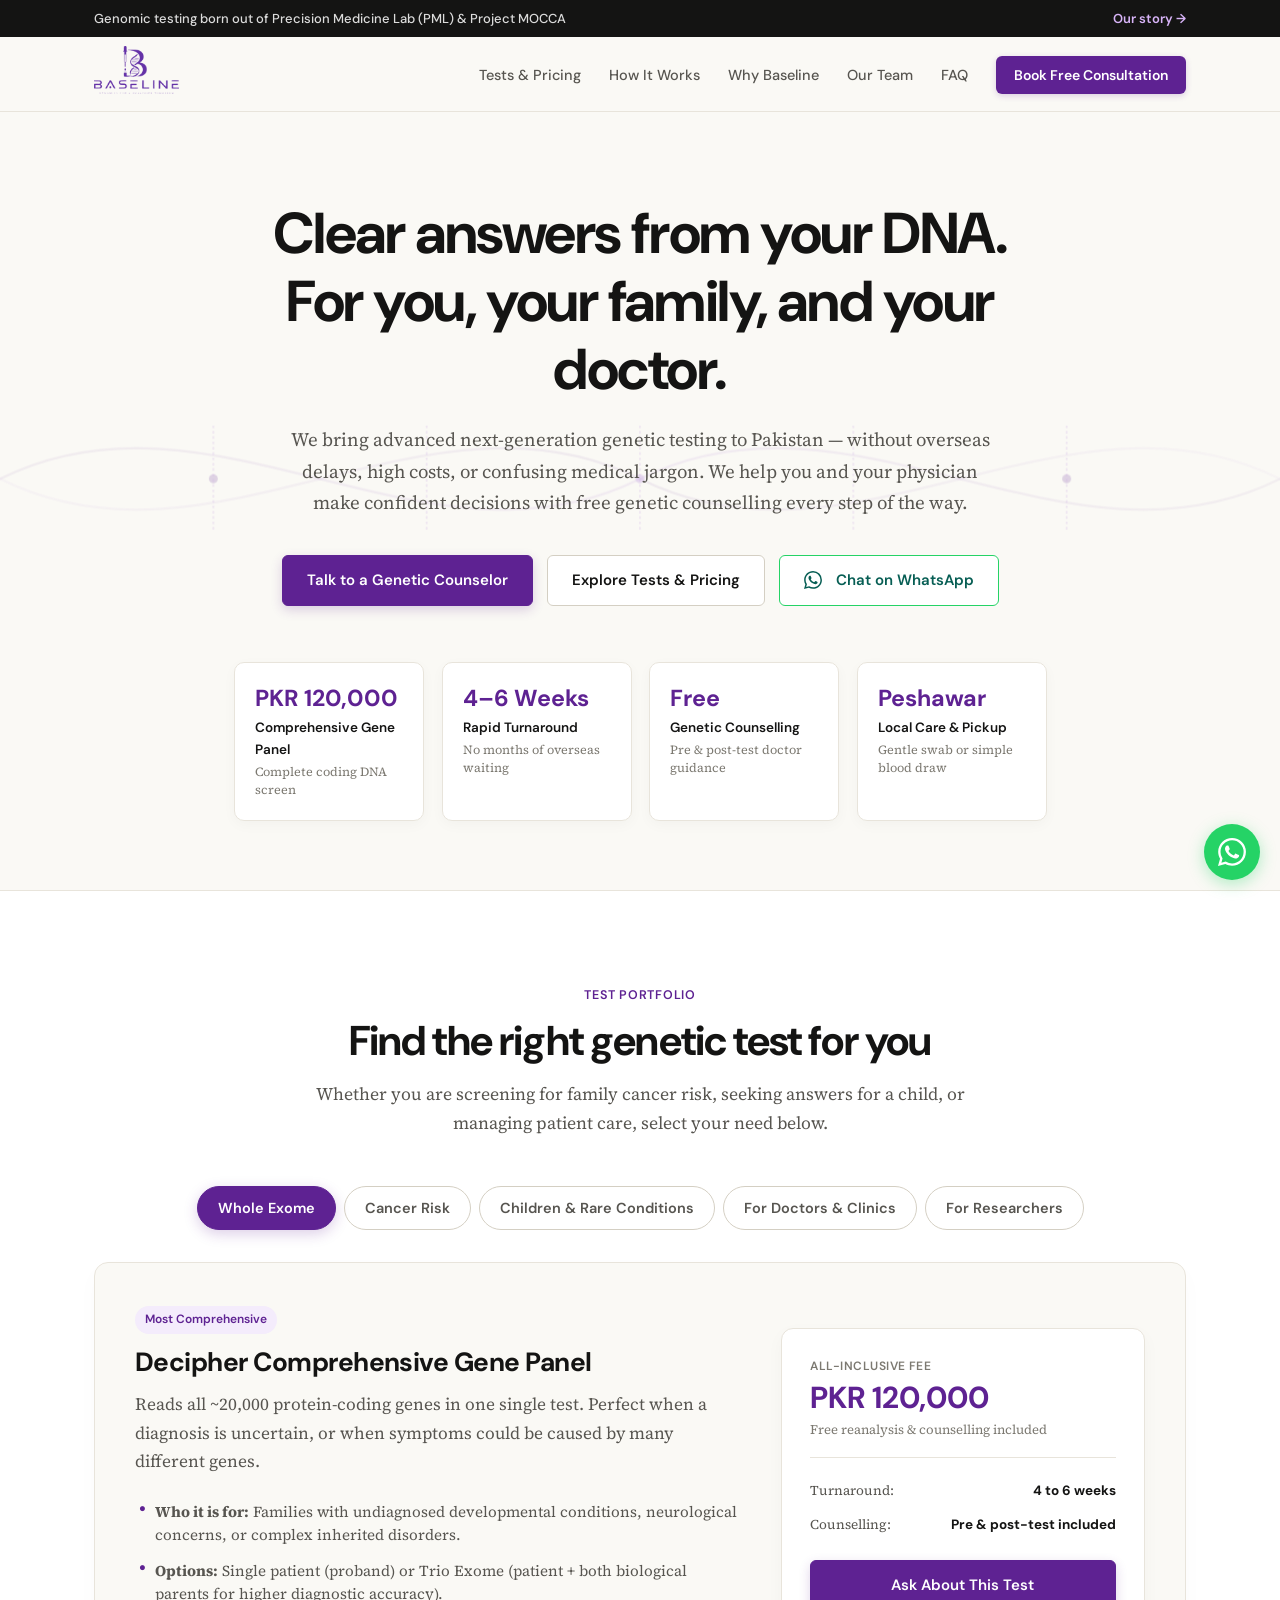
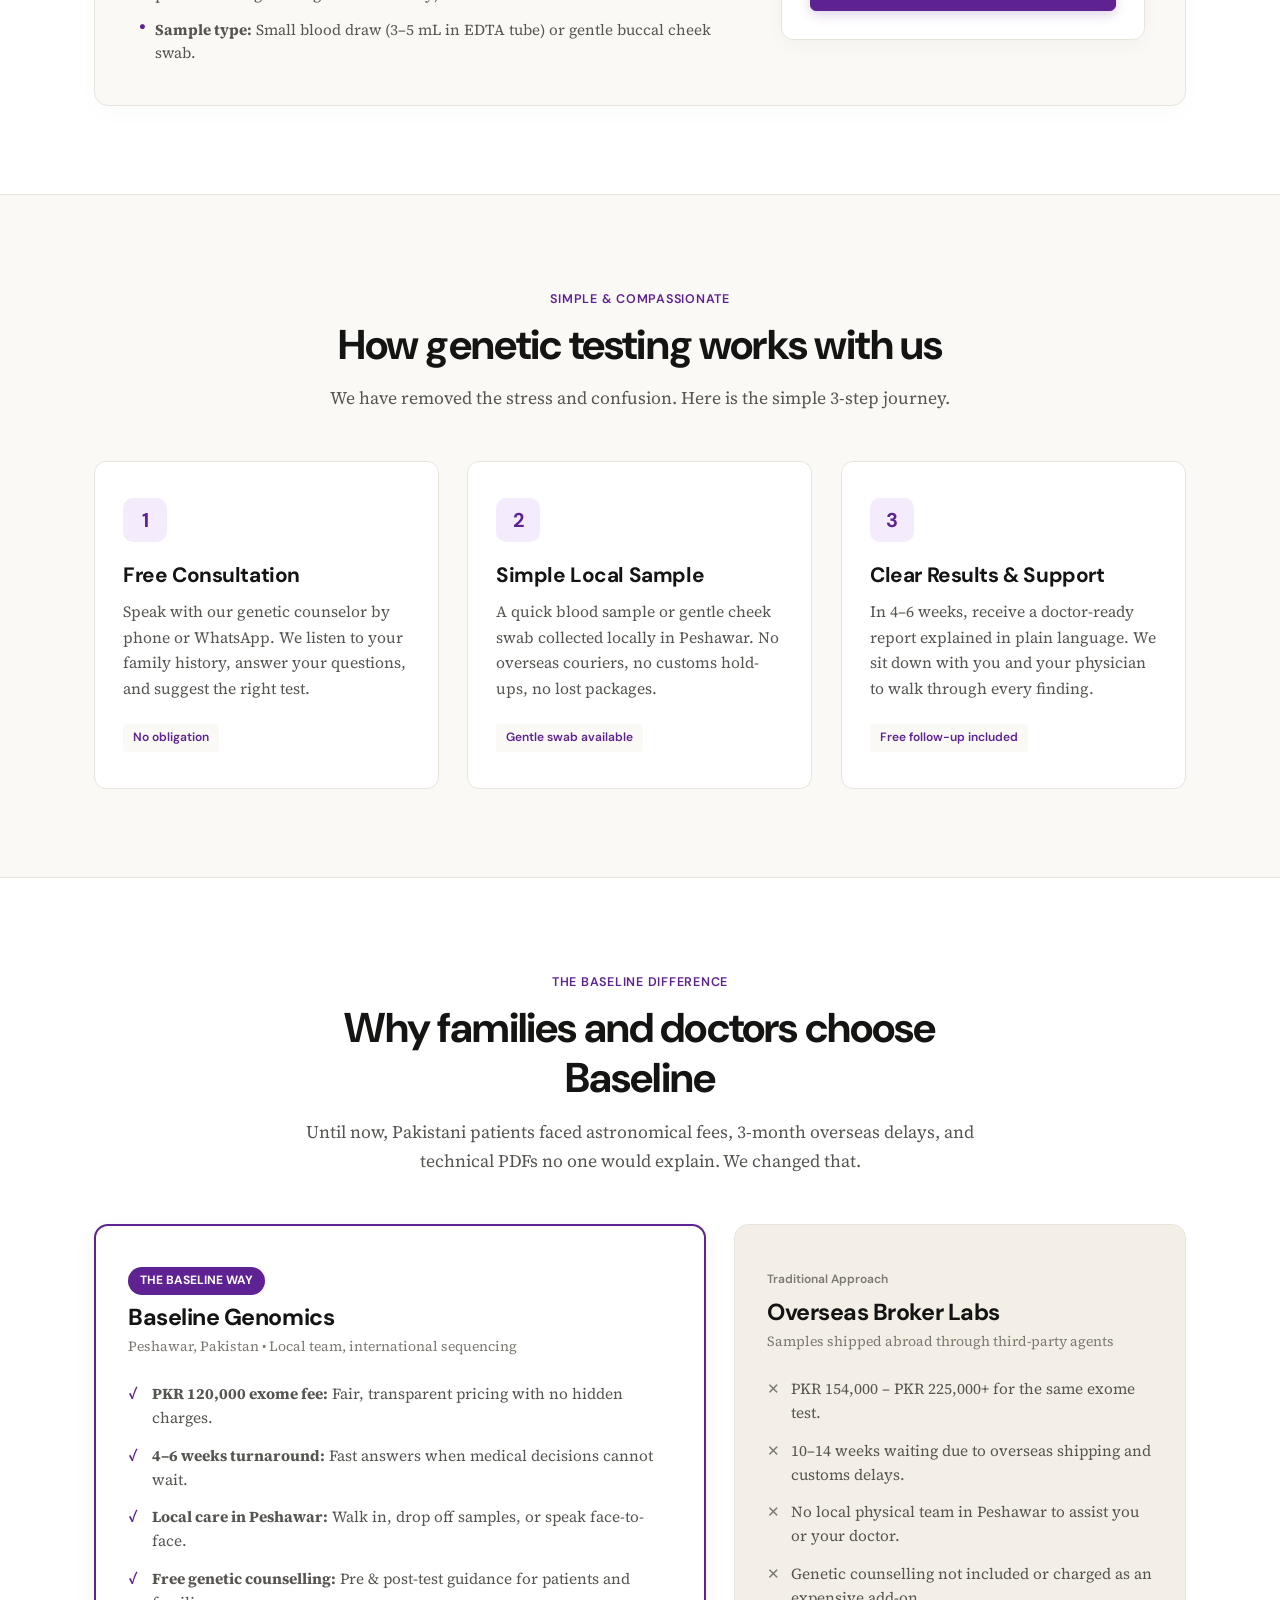
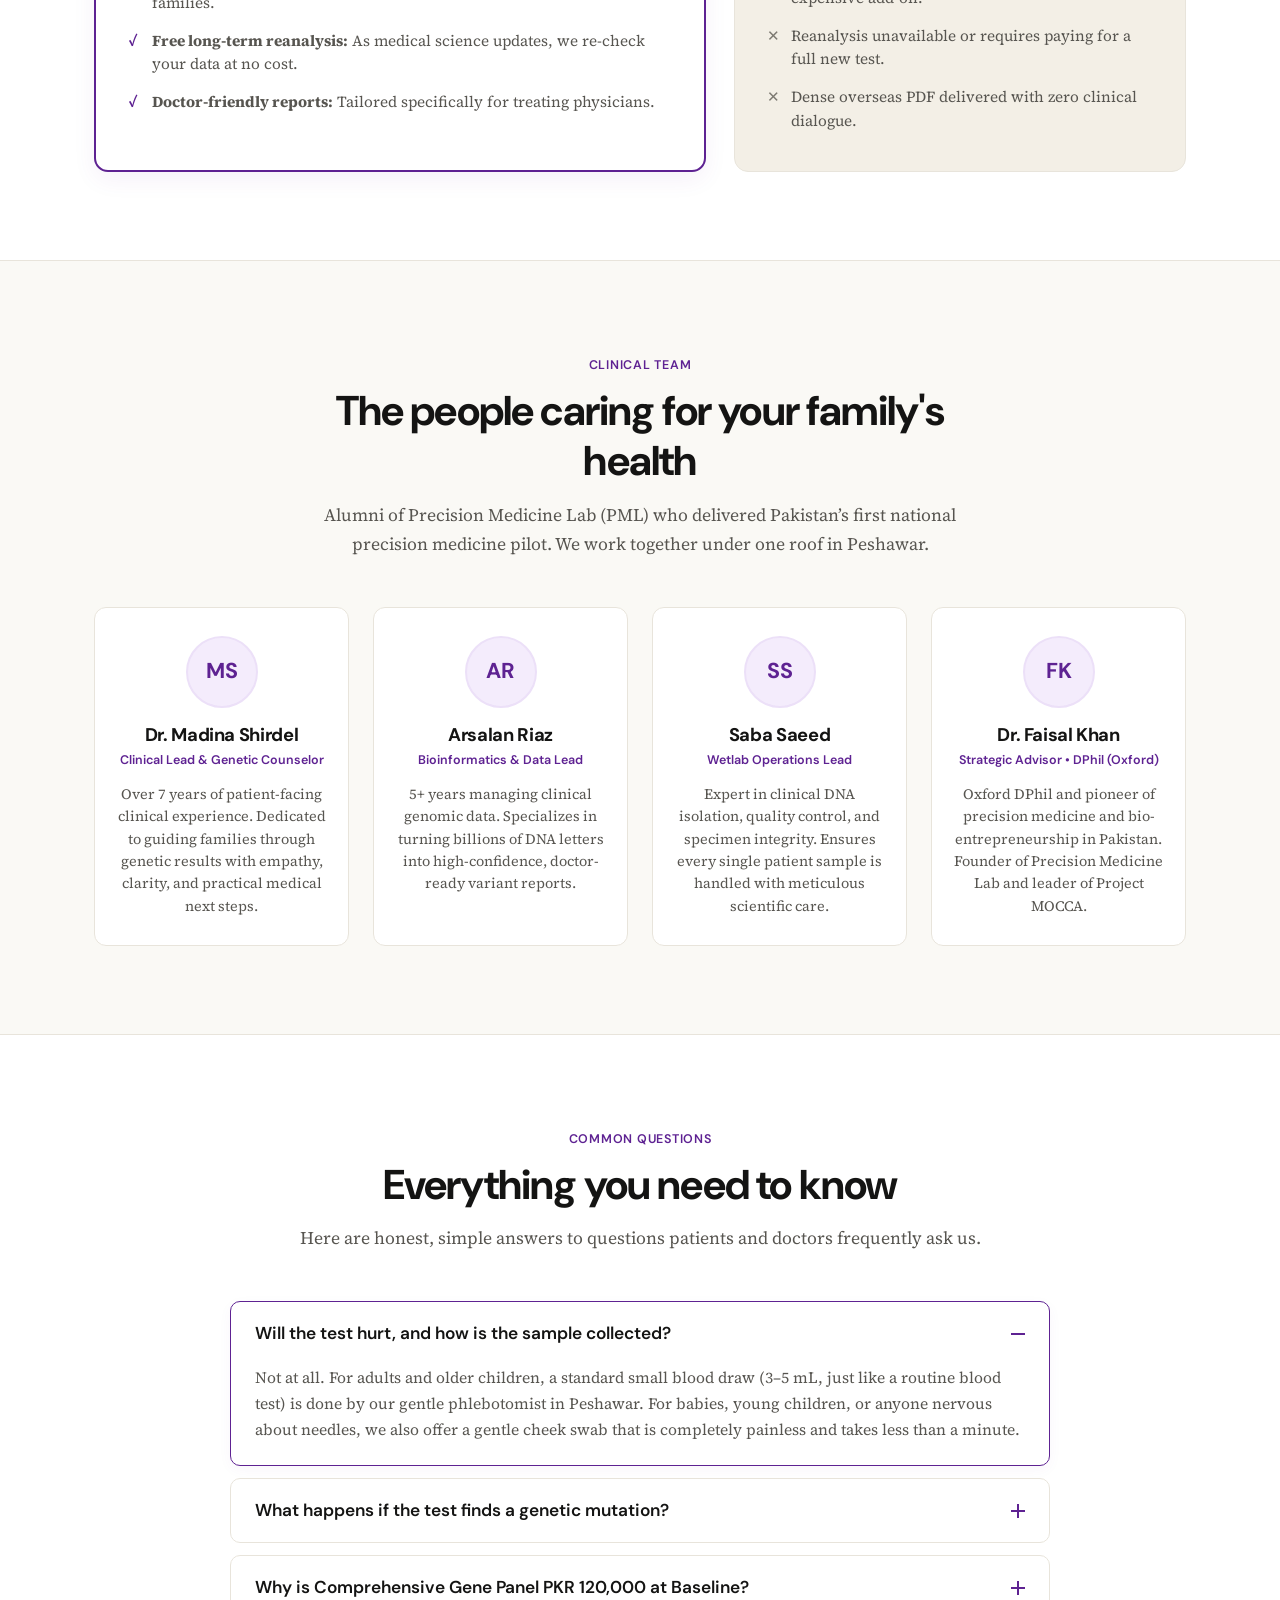
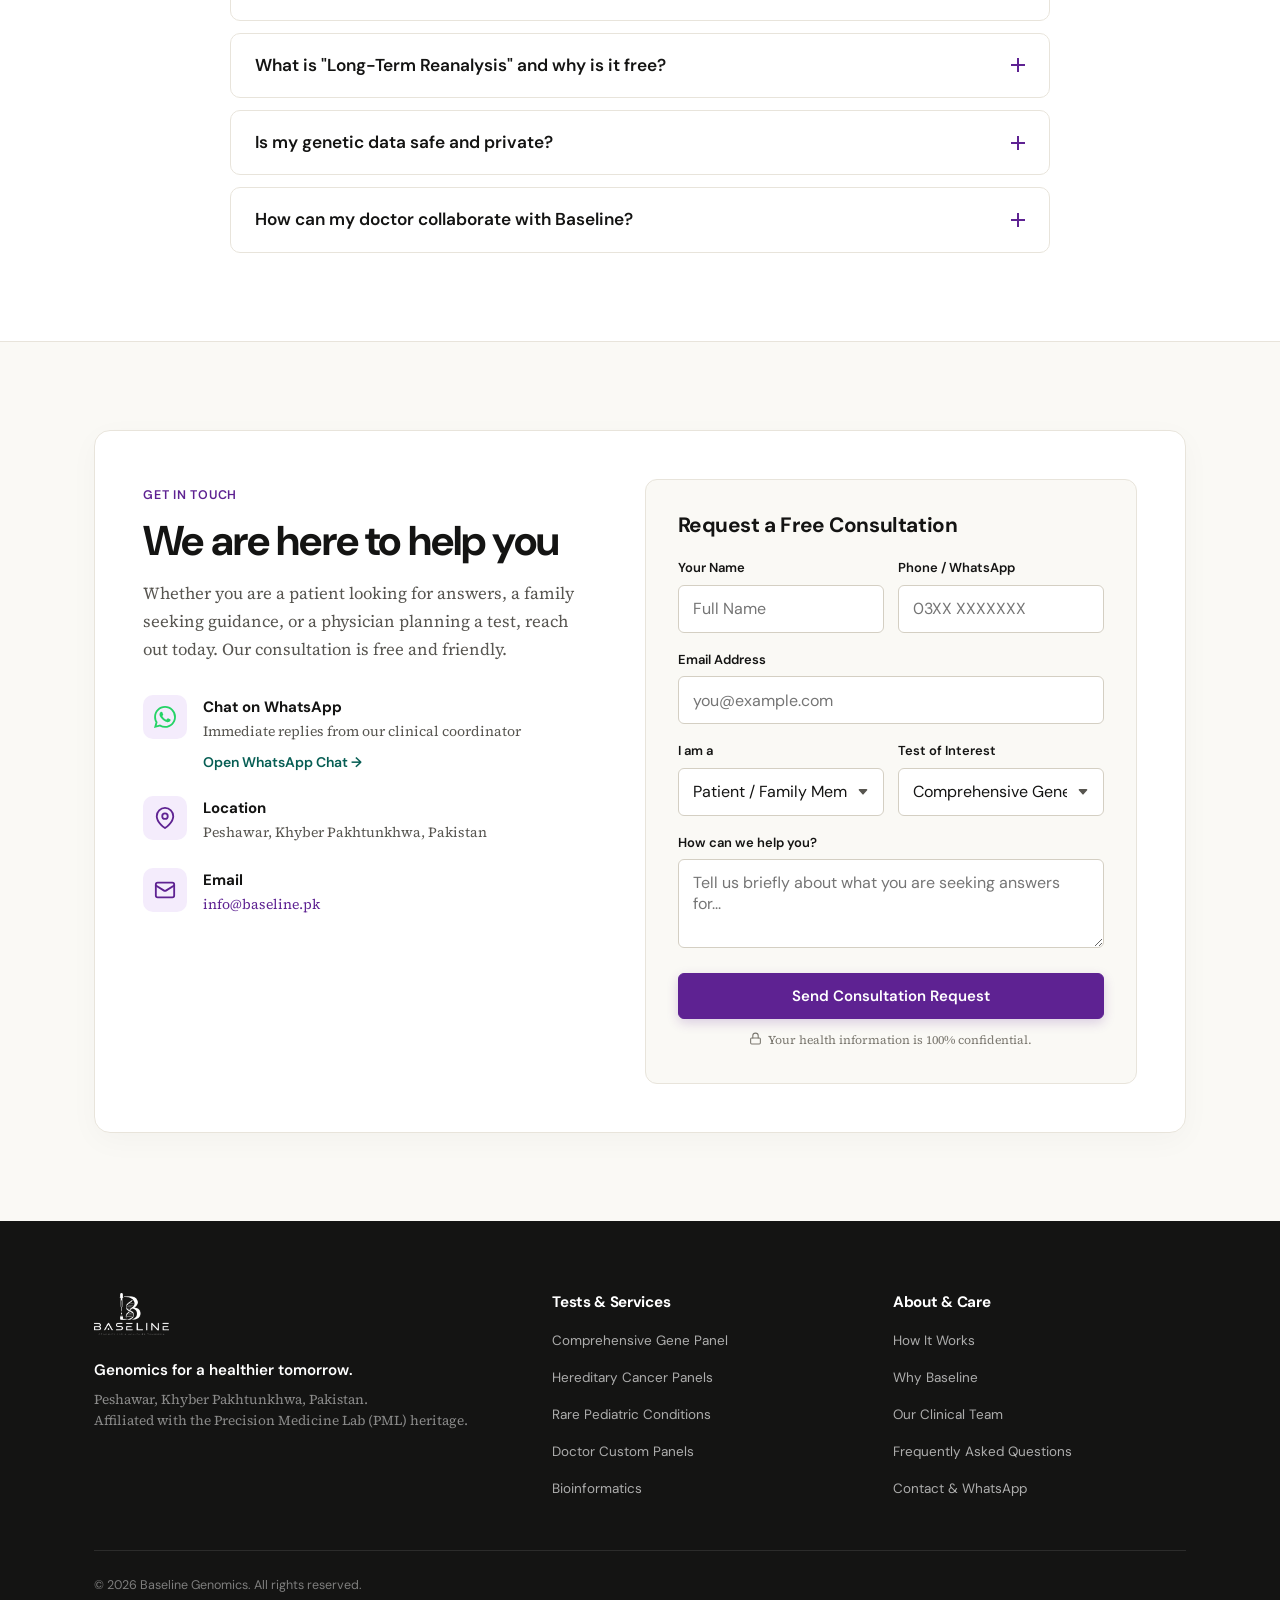
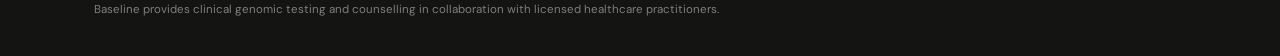
==== commit 92354e00: "Update descriptions and titles for gene panel services" ====
--- a/index.html
+++ b/index.html
@@ -4,20 +4,20 @@
   <meta charset="UTF-8">
   <meta name="viewport" content="width=device-width, initial-scale=1.0">
   <title>Baseline — Genomics for a Healthier Tomorrow</title>
-  <meta name="description" content="Accessible DNA testing and clinical genomics in Pakistan. Whole exome sequencing, cancer risk screening, and genetic counselling in Peshawar.">
+  <meta name="description" content="Accessible DNA testing and clinical genomics in Pakistan. Comprehensive Gene Panel, cancer risk screening, and genetic counselling in Peshawar.">
   <link rel="icon" type="image/png" href="assets/logo-purple.png">
   <meta name="theme-color" content="#5e2292">
 
   <!-- Open Graph / WhatsApp / Social Sharing -->
   <meta property="og:type" content="website">
   <meta property="og:title" content="Baseline — Genomics for a Healthier Tomorrow">
-  <meta property="og:description" content="Accessible DNA testing and clinical genomics in Pakistan. Whole Exome Sequencing for PKR 120,000 with free genetic counselling in Peshawar.">
+  <meta property="og:description" content="Accessible DNA testing and clinical genomics in Pakistan. Comprehensive Gene Panel for PKR 120,000 with free genetic counselling in Peshawar.">
   <meta property="og:image" content="assets/logo-purple.png">
 
   <!-- Twitter / X Cards -->
   <meta name="twitter:card" content="summary_large_image">
   <meta name="twitter:title" content="Baseline — Genomics for a Healthier Tomorrow">
-  <meta name="twitter:description" content="Accessible DNA testing and clinical genomics in Pakistan. Whole Exome Sequencing with free genetic counselling.">
+  <meta name="twitter:description" content="Accessible DNA testing and clinical genomics in Pakistan. Comprehensive Gene Panel with free genetic counselling.">
   <meta name="twitter:image" content="assets/logo-purple.png">
 
   <!-- Schema.org Structured Data -->
@@ -26,7 +26,7 @@
     "@context": "https://schema.org",
     "@type": "MedicalBusiness",
     "name": "Baseline Genomics",
-    "description": "Clinical genomics testing, Whole Exome Sequencing, and genetic counselling institution in Peshawar, Pakistan.",
+    "description": "Clinical genomics testing, Comprehensive Gene Panel, and genetic counselling institution in Peshawar, Pakistan.",
     "address": {
       "@type": "PostalAddress",
       "addressLocality": "Peshawar",
@@ -52,7 +52,7 @@
   <div class="top-banner">
     <div class="container top-banner-inner">
       <span>Genomic testing born out of Precision Medicine Lab (PML) &amp; Project MOCCA</span>
-      <a href="#why-baseline" class="banner-link">Our story <span class="arrow">&rarr;</span></a>
+      <a href="https://precisionmedicine.pk" class="banner-link">Our story <span class="arrow">&rarr;</span></a>
     </div>
   </div>
 
@@ -137,7 +137,7 @@
         <div class="hero-metrics stagger-group">
           <div class="metric-card reveal-card">
             <span class="metric-num">PKR 120,000</span>
-            <span class="metric-title">Whole Exome Sequencing</span>
+            <span class="metric-title">Comprehensive Gene Panel</span>
             <span class="metric-desc">Complete coding DNA screen</span>
           </div>
           <div class="metric-card reveal-card">
@@ -196,7 +196,7 @@
             <div class="test-spotlight">
               <div class="test-spotlight-main">
                 <span class="pill-featured">Most Comprehensive</span>
-                <h3>Clinical Whole Exome Sequencing (WES)</h3>
+                <h3>Decipher Comprehensive Gene Panel</h3>
                 <p class="spotlight-lede">
                   Reads all ~20,000 protein-coding genes in one single test. Perfect when a diagnosis is uncertain, or when symptoms could be caused by many different genes.
                 </p>
@@ -224,7 +224,7 @@
                 <div class="meta-row">
                   <span>Counselling:</span> <strong>Pre & post-test included</strong>
                 </div>
-                <a href="#contact" class="btn btn-primary btn-block" data-prefill="Whole Exome Sequencing">Ask About This Test</a>
+                <a href="#contact" class="btn btn-primary btn-block" data-prefill="Comprehensive Gene Panel">Ask About This Test</a>
               </div>
             </div>
           </div>
@@ -593,7 +593,7 @@
 
           <details class="faq-item">
             <summary class="faq-quest">
-              <span>Why is Whole Exome Sequencing PKR 120,000 at Baseline?</span>
+              <span>Why is Comprehensive Gene Panel PKR 120,000 at Baseline?</span>
               <span class="faq-icon" aria-hidden="true"></span>
             </summary>
             <div class="faq-ans-wrapper">
@@ -698,7 +698,7 @@
           </div>
 
           <div class="contact-right">
-            <form class="simple-form" id="consultation-form" action="https://formspree.io/f/your-form-id" method="POST">
+            <form class="simple-form" id="consultation-form" action="https://formspree.io/f/mdeevkrj" method="POST">
               <h3 class="form-title">Request a Free Consultation</h3>
 
               <div class="form-row">
@@ -730,7 +730,7 @@
                 <div class="form-field">
                   <label for="test">Test of Interest</label>
                   <select id="test" name="test">
-                    <option value="exome">Whole Exome Sequencing (PKR 120,000)</option>
+                    <option value="exome">Comprehensive Gene Panel (PKR 120,000)</option>
                     <option value="cancer">Cancer Risk Screening</option>
                     <option value="pediatric">Children & Rare Diseases</option>
                     <option value="doctor">Doctor Custom Panel</option>
@@ -773,7 +773,7 @@
         <div class="footer-links-col">
           <h4>Tests &amp; Services</h4>
           <ul>
-            <li><a href="#tests">Whole Exome Sequencing</a></li>
+            <li><a href="#tests">Comprehensive Gene Panel</a></li>
             <li><a href="#tests">Hereditary Cancer Panels</a></li>
             <li><a href="#tests">Rare Pediatric Conditions</a></li>
             <li><a href="#tests">Doctor Custom Panels</a></li>
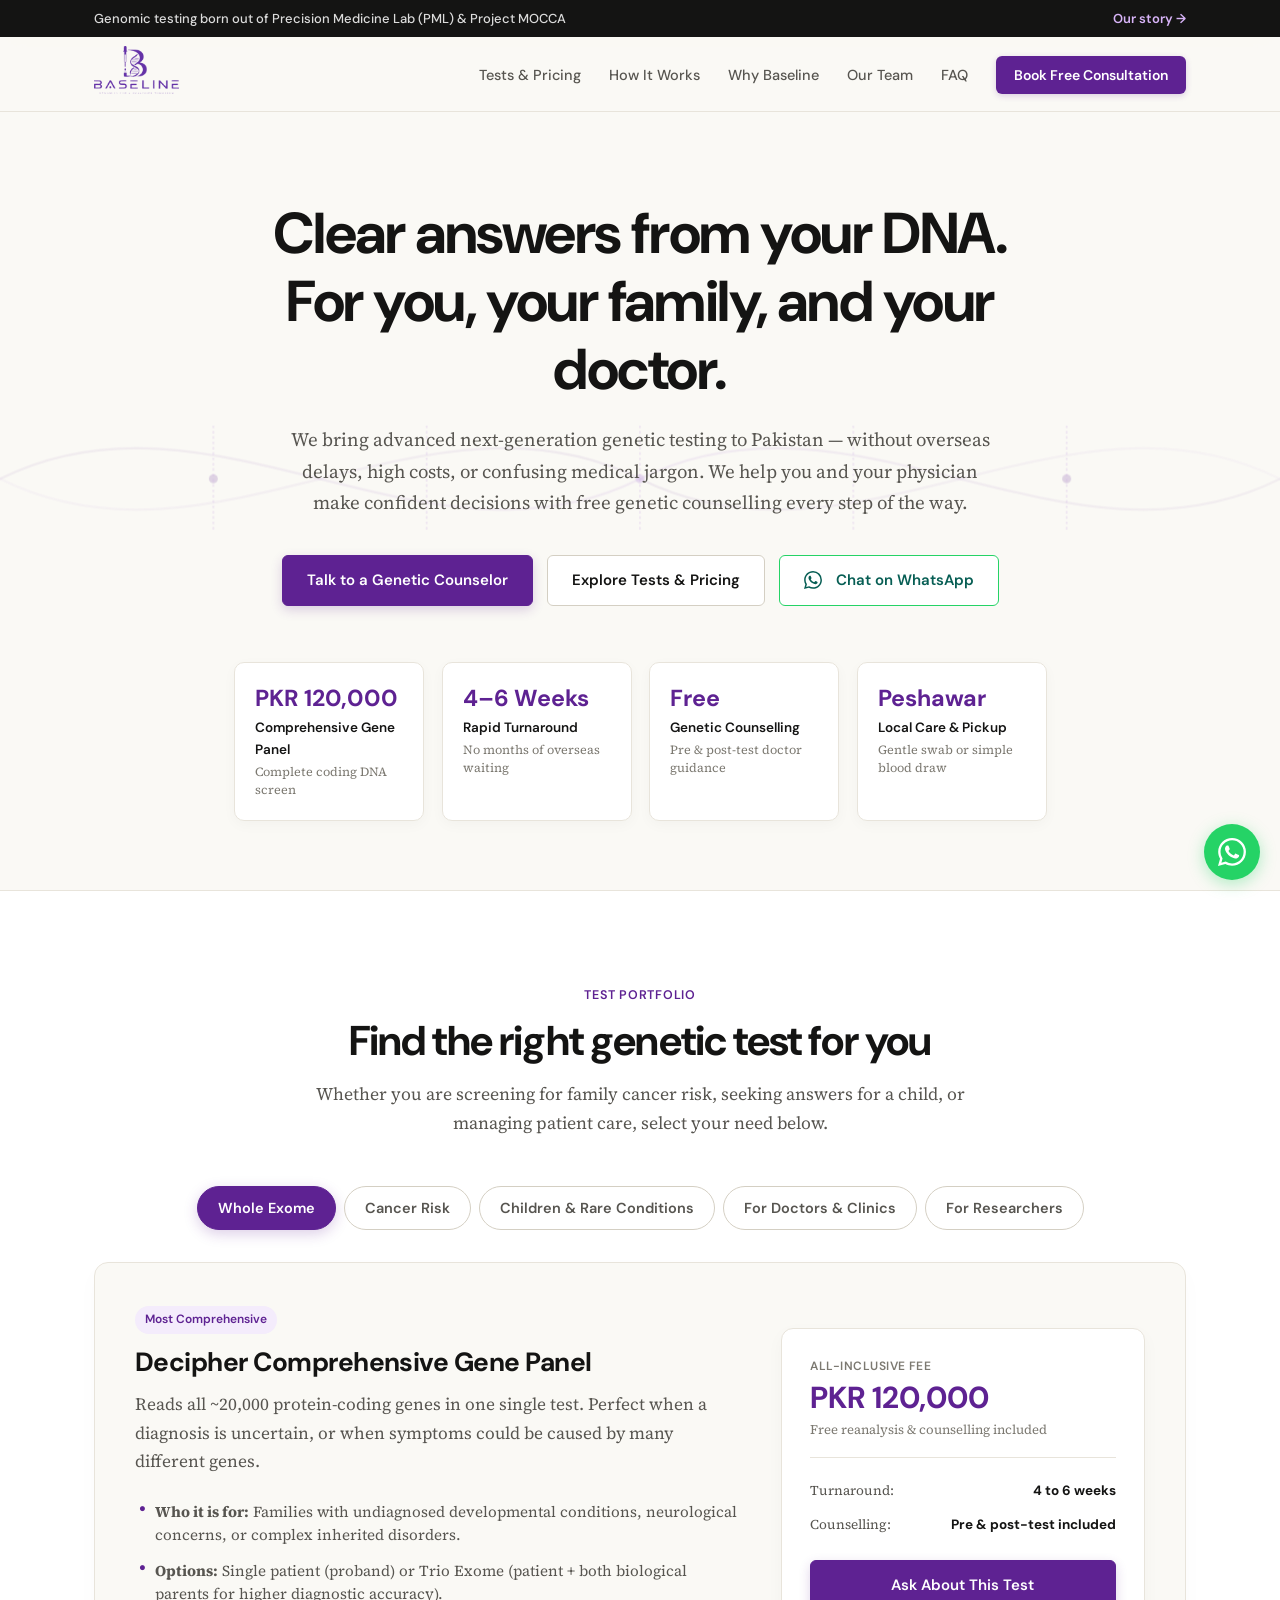
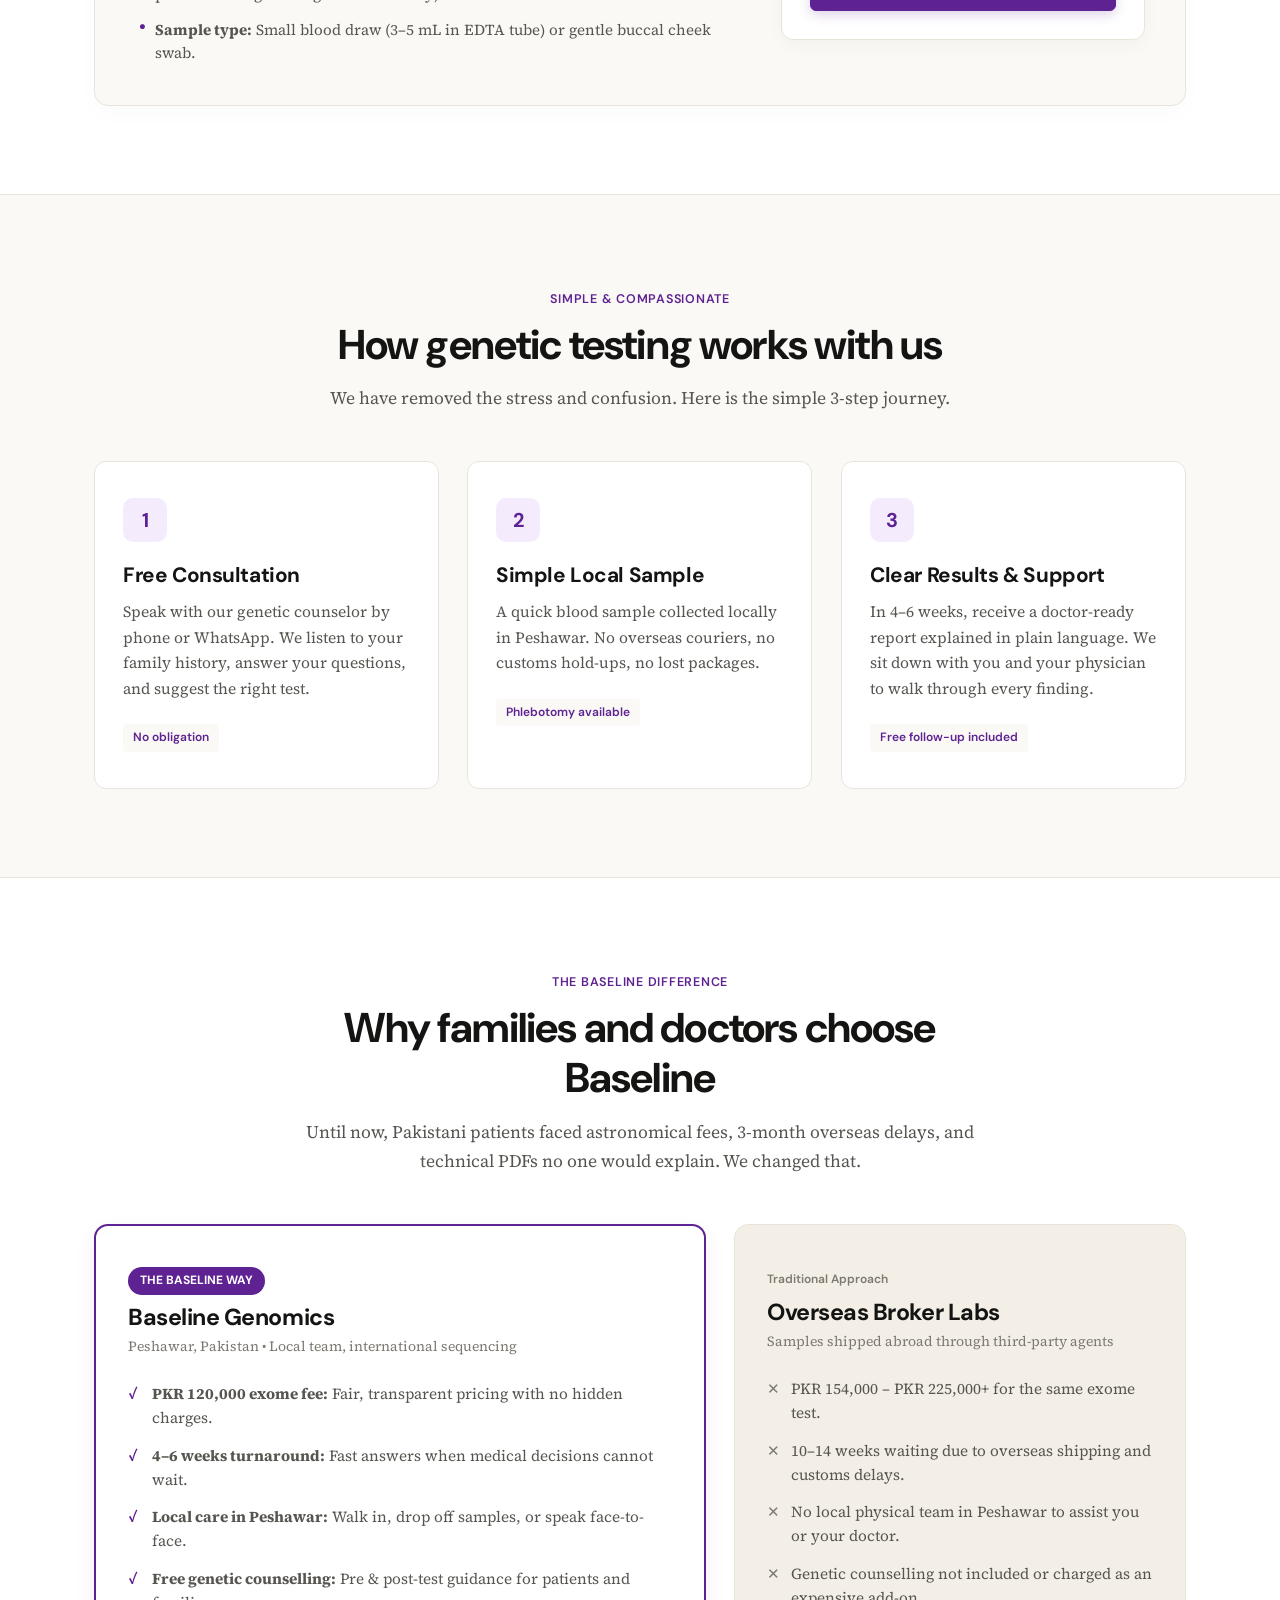
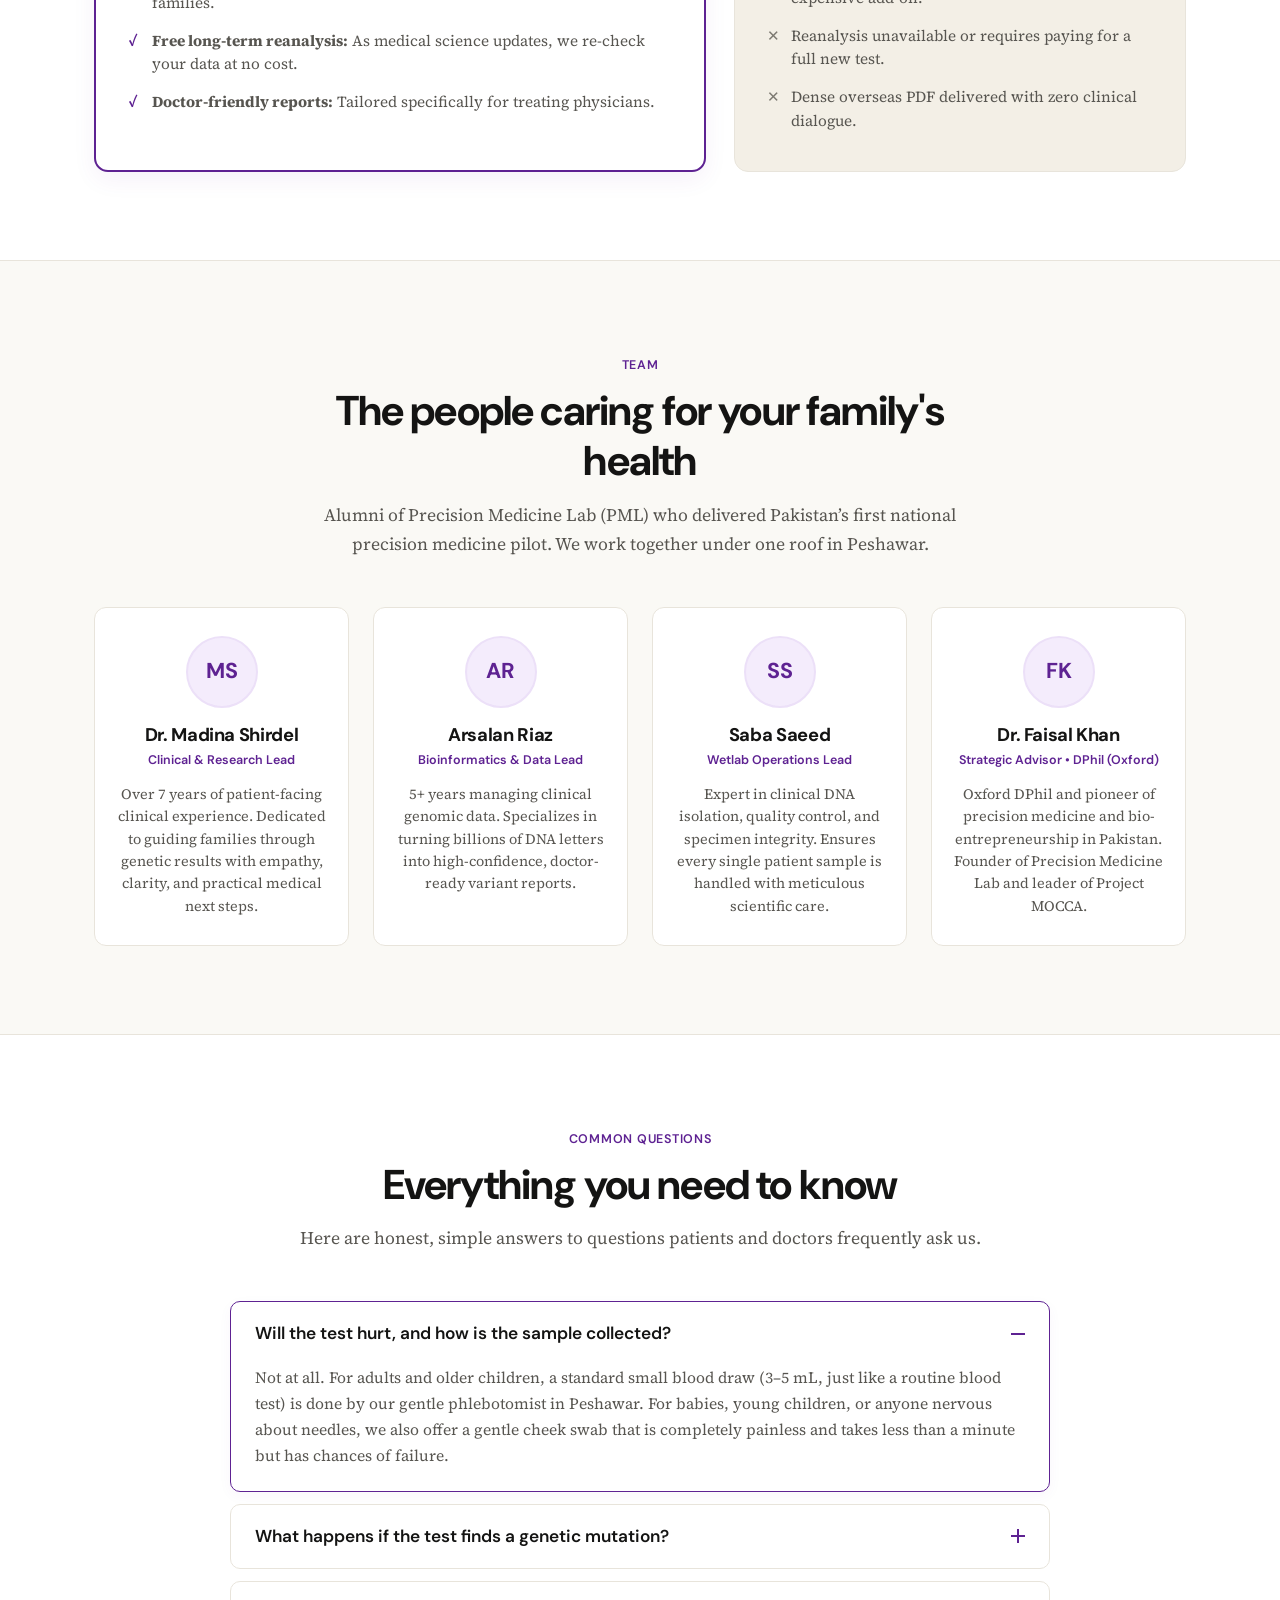
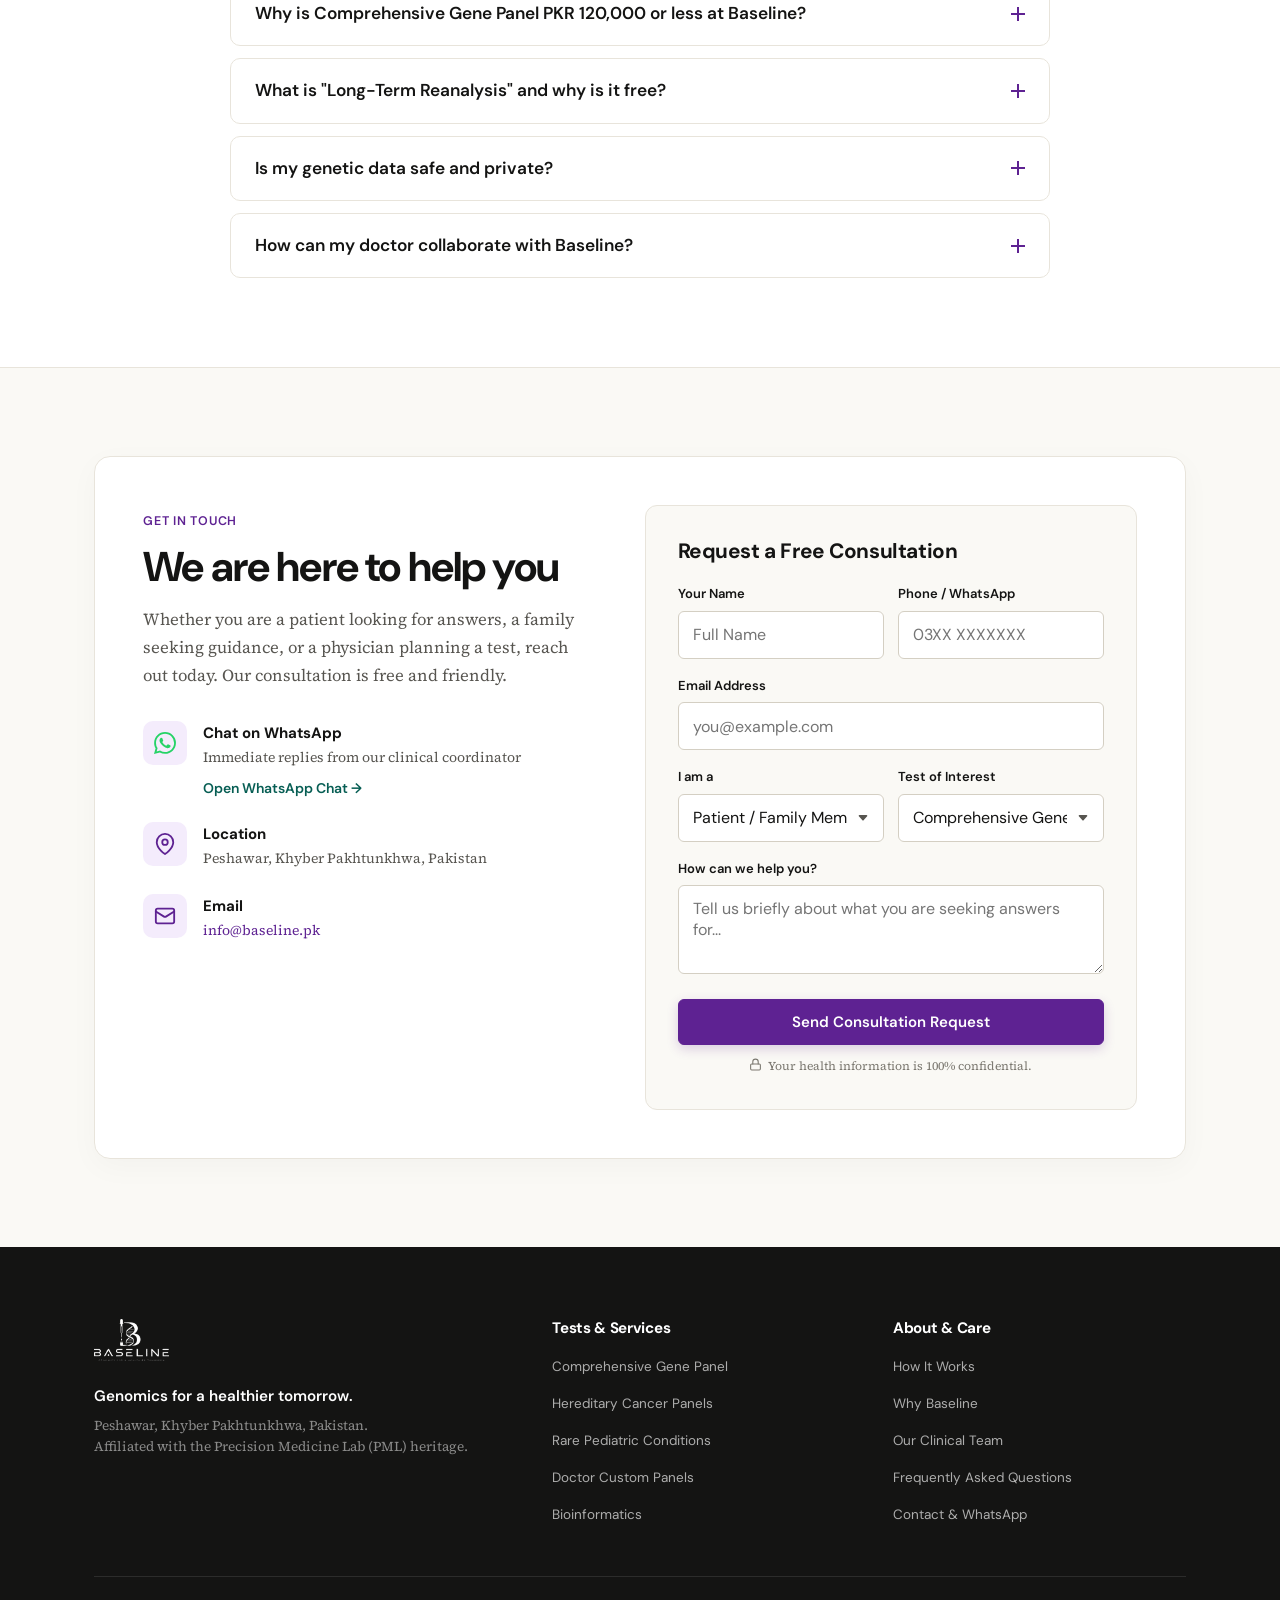
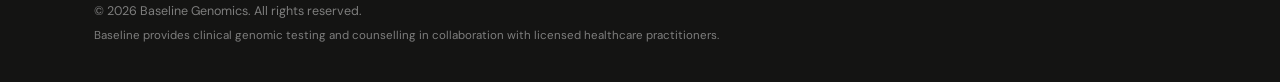
==== commit a80b2e44: "Update text in index.html for clarity and accuracy" ====
--- a/index.html
+++ b/index.html
@@ -409,9 +409,9 @@
             <div class="step-badge">2</div>
             <h3>Simple Local Sample</h3>
             <p>
-              A quick blood sample or gentle cheek swab collected locally in Peshawar. No overseas couriers, no customs hold-ups, no lost packages.
+              A quick blood sample collected locally in Peshawar. No overseas couriers, no customs hold-ups, no lost packages.
             </p>
-            <span class="step-tag">Gentle swab available</span>
+            <span class="step-tag">Phlebotomy available</span>
           </div>
 
           <div class="step-card reveal-card">
@@ -504,7 +504,7 @@
     <section class="section" id="team">
       <div class="container">
         <div class="section-header text-center reveal-on-scroll">
-          <span class="section-tag">Clinical Team</span>
+          <span class="section-tag">Team</span>
           <h2 class="section-title">The people caring for your family's health</h2>
           <p class="section-subtitle">
             Alumni of Precision Medicine Lab (PML) who delivered Pakistan’s first national precision medicine pilot. We work together under one roof in Peshawar.
@@ -515,7 +515,7 @@
           <div class="member-card reveal-card">
             <div class="member-avatar">MS</div>
             <h3>Dr. Madina Shirdel</h3>
-            <span class="member-role">Clinical Lead & Genetic Counselor</span>
+            <span class="member-role">Clinical & Research Lead</span>
             <p>
               Over 7 years of patient-facing clinical experience. Dedicated to guiding families through genetic results with empathy, clarity, and practical medical next steps.
             </p>
@@ -571,7 +571,7 @@
             <div class="faq-ans-wrapper">
               <div class="faq-ans">
                 <p>
-                  Not at all. For adults and older children, a standard small blood draw (3–5 mL, just like a routine blood test) is done by our gentle phlebotomist in Peshawar. For babies, young children, or anyone nervous about needles, we also offer a gentle cheek swab that is completely painless and takes less than a minute.
+                  Not at all. For adults and older children, a standard small blood draw (3–5 mL, just like a routine blood test) is done by our gentle phlebotomist in Peshawar. For babies, young children, or anyone nervous about needles, we also offer a gentle cheek swab that is completely painless and takes less than a minute but has chances of failure.
                 </p>
               </div>
             </div>
@@ -585,7 +585,7 @@
             <div class="faq-ans-wrapper">
               <div class="faq-ans">
                 <p>
-                  Finding a mutation is not a verdict — it is empowering information. Our clinical lead, Dr. Madina Shirdel, conducts a free post-test session to explain exactly what the result means. We work with your treating doctor to outline proven medical strategies: lifestyle adaptations, early preventive screenings, medication options, and guidance for your family.
+                  Finding a mutation is not a verdict — it is empowering information. Our clinical lead, conducts a free post-test session to explain exactly what the result means. We work with your treating doctor to outline proven medical strategies: lifestyle adaptations, early preventive screenings, medication options, and guidance for your family.
                 </p>
               </div>
             </div>
@@ -593,7 +593,7 @@
 
           <details class="faq-item">
             <summary class="faq-quest">
-              <span>Why is Comprehensive Gene Panel PKR 120,000 at Baseline?</span>
+              <span>Why is Comprehensive Gene Panel PKR 120,000 or less at Baseline?</span>
               <span class="faq-icon" aria-hidden="true"></span>
             </summary>
             <div class="faq-ans-wrapper">
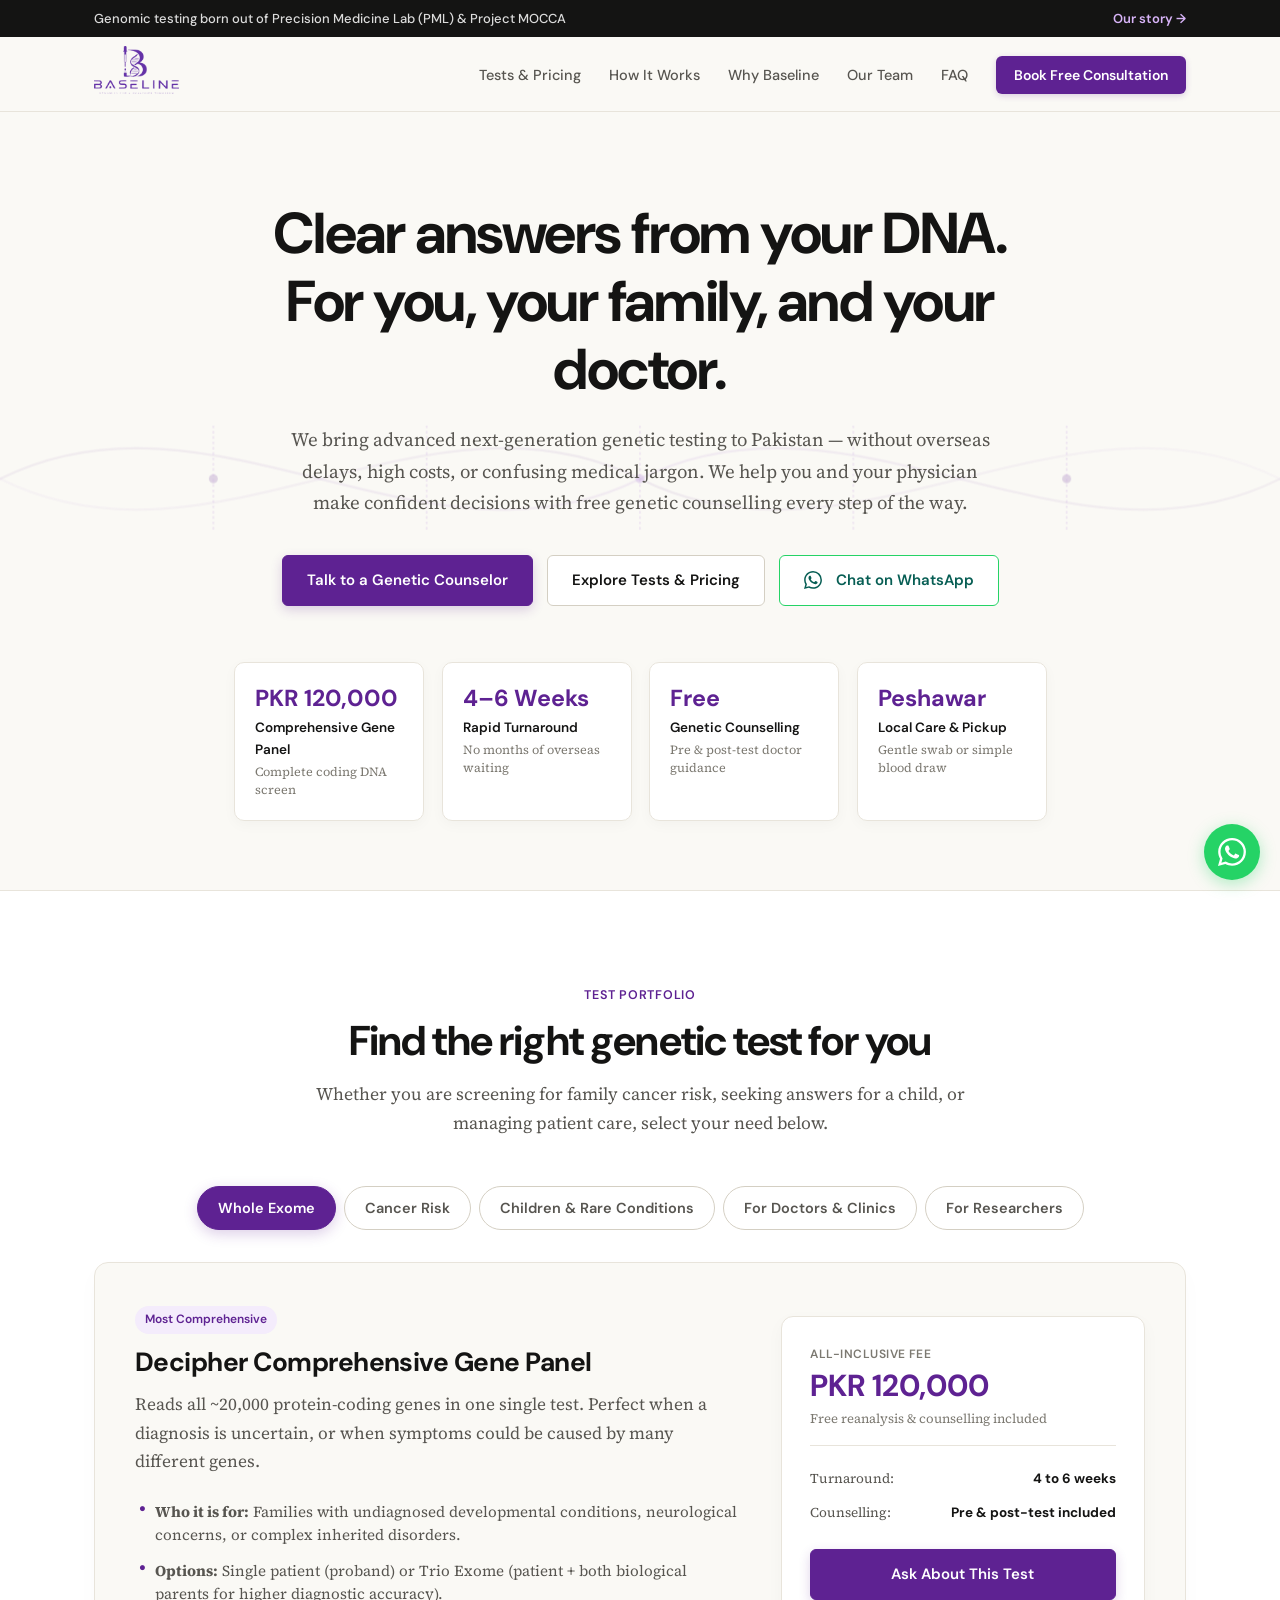
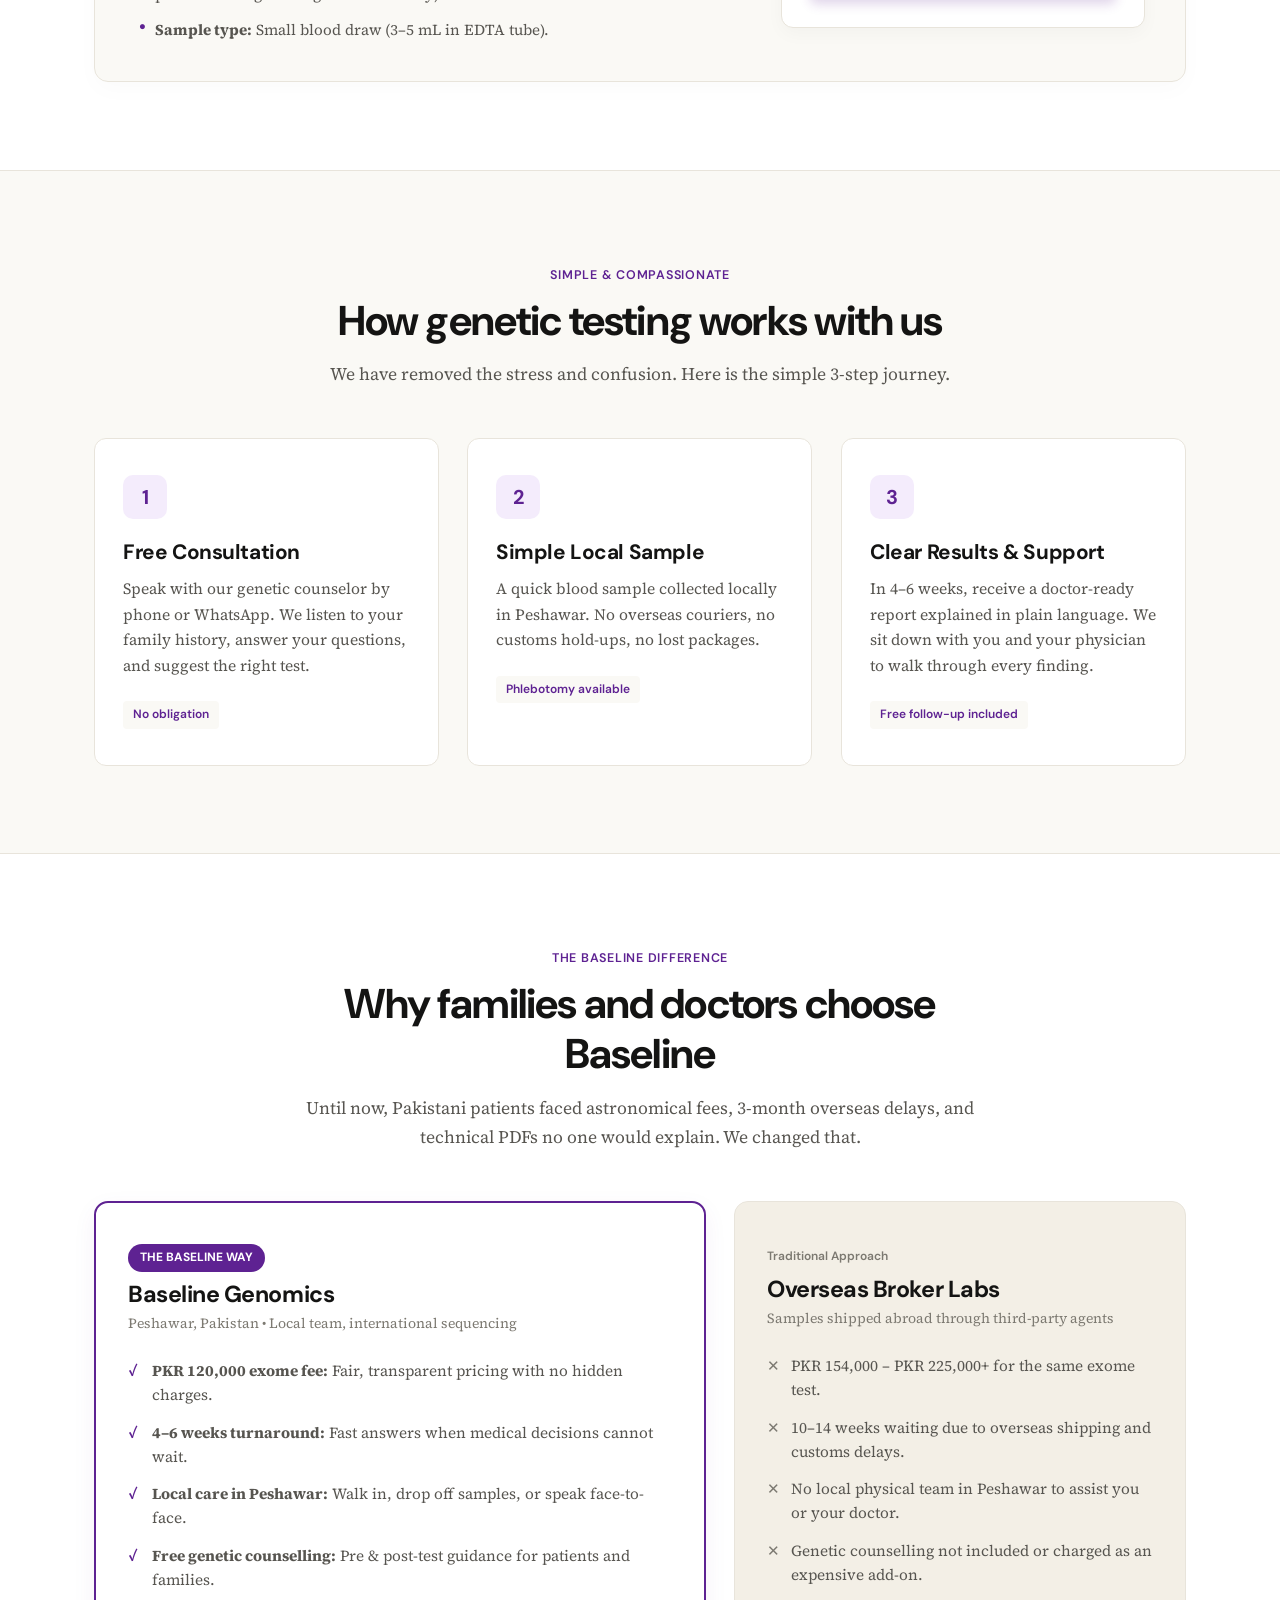
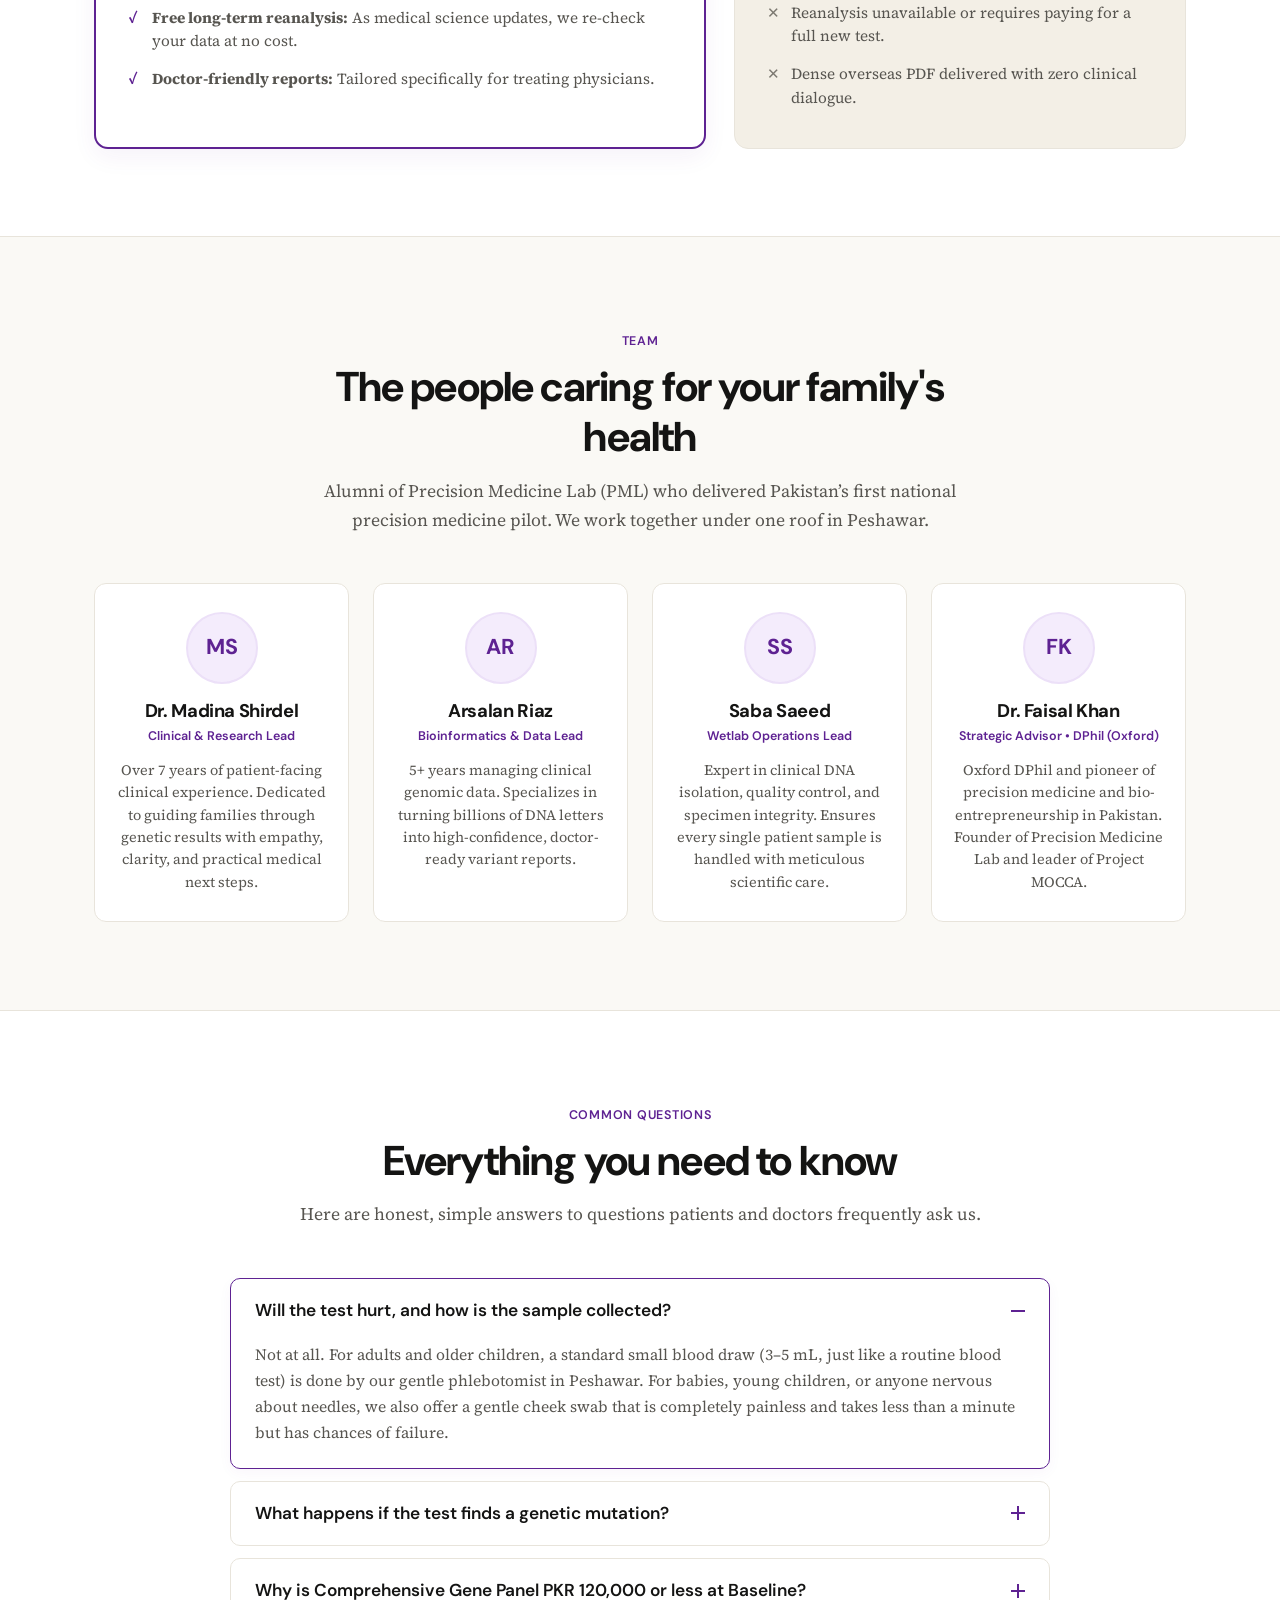
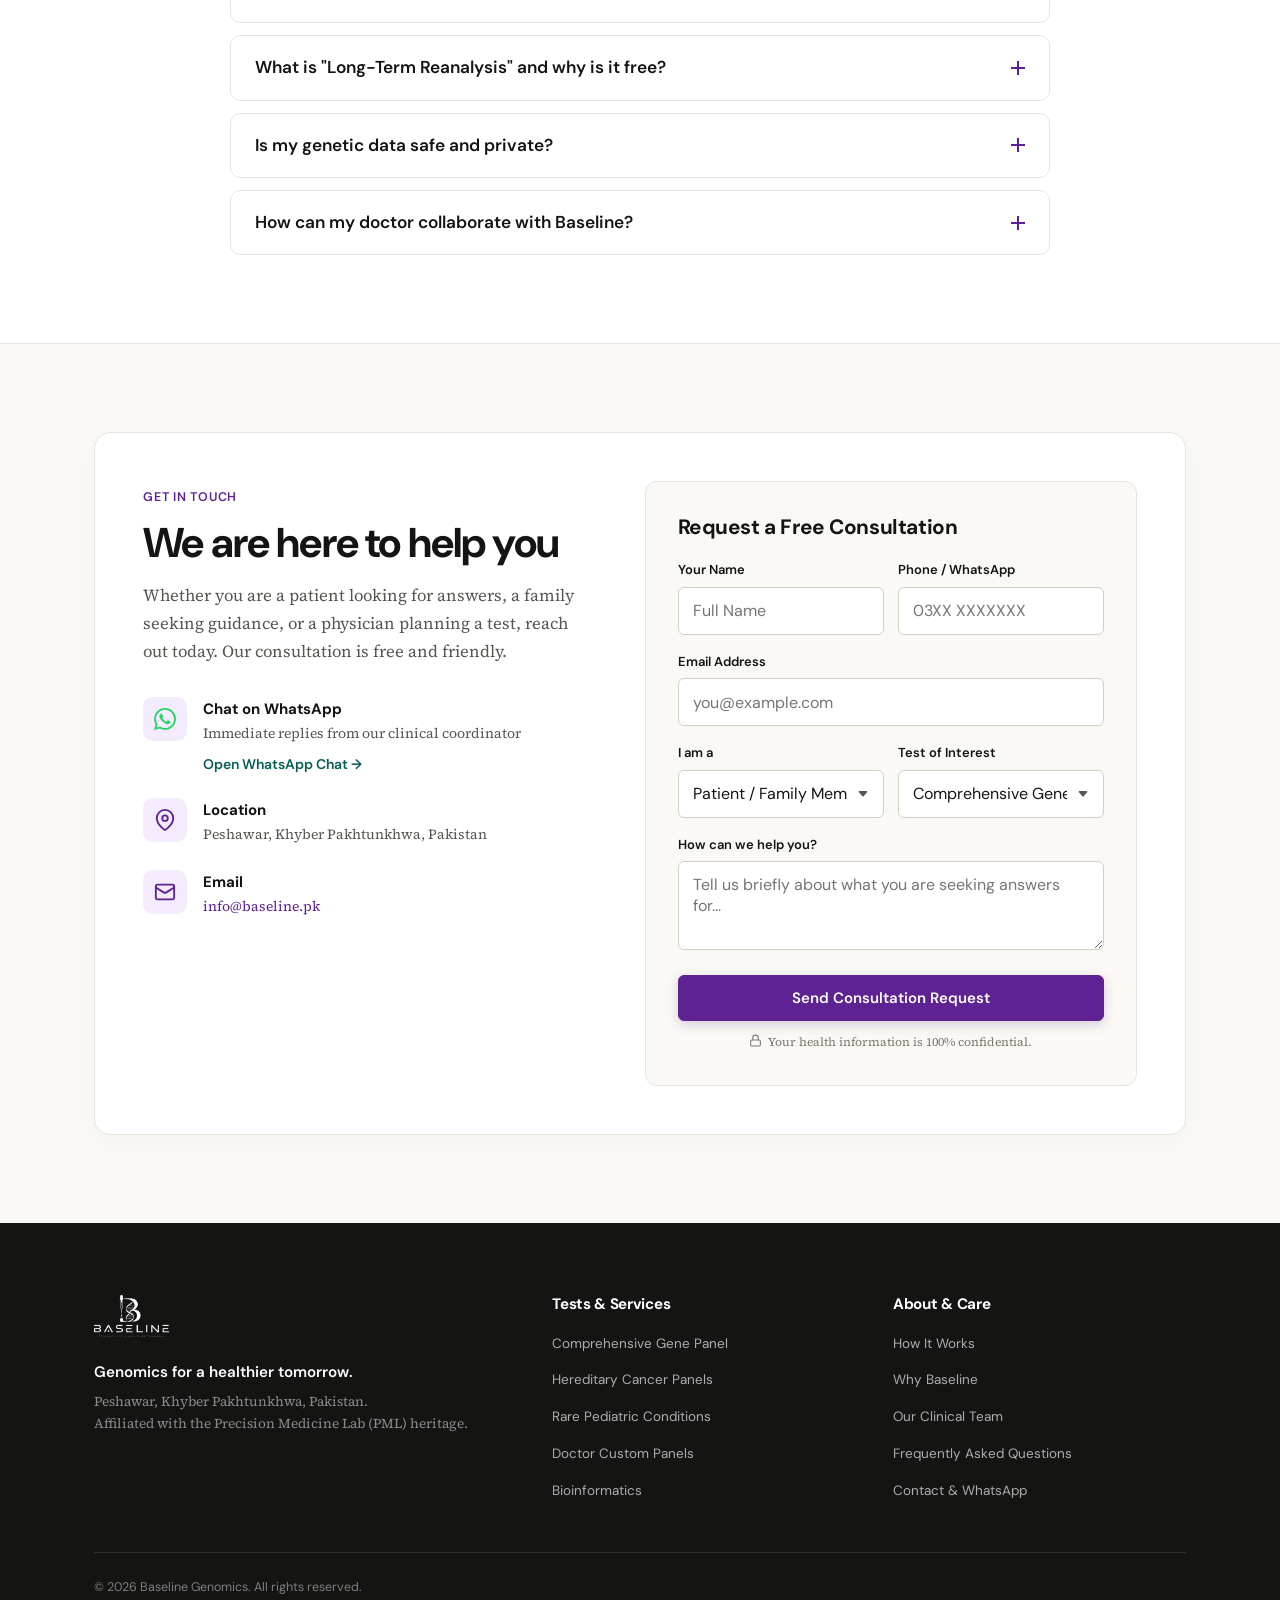
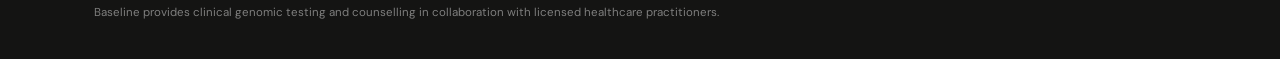
==== commit 7abd9b60: "Update sample type description in index.html Removed mention of buccal cheek swab as a sample type." ====
--- a/index.html
+++ b/index.html
@@ -208,7 +208,7 @@
                     <strong>Options:</strong> Single patient (proband) or Trio Exome (patient + both biological parents for higher diagnostic accuracy).
                   </div>
                   <div class="point-item">
-                    <strong>Sample type:</strong> Small blood draw (3–5 mL in EDTA tube) or gentle buccal cheek swab.
+                    <strong>Sample type:</strong> Small blood draw (3–5 mL in EDTA tube).
                   </div>
                 </div>
               </div>
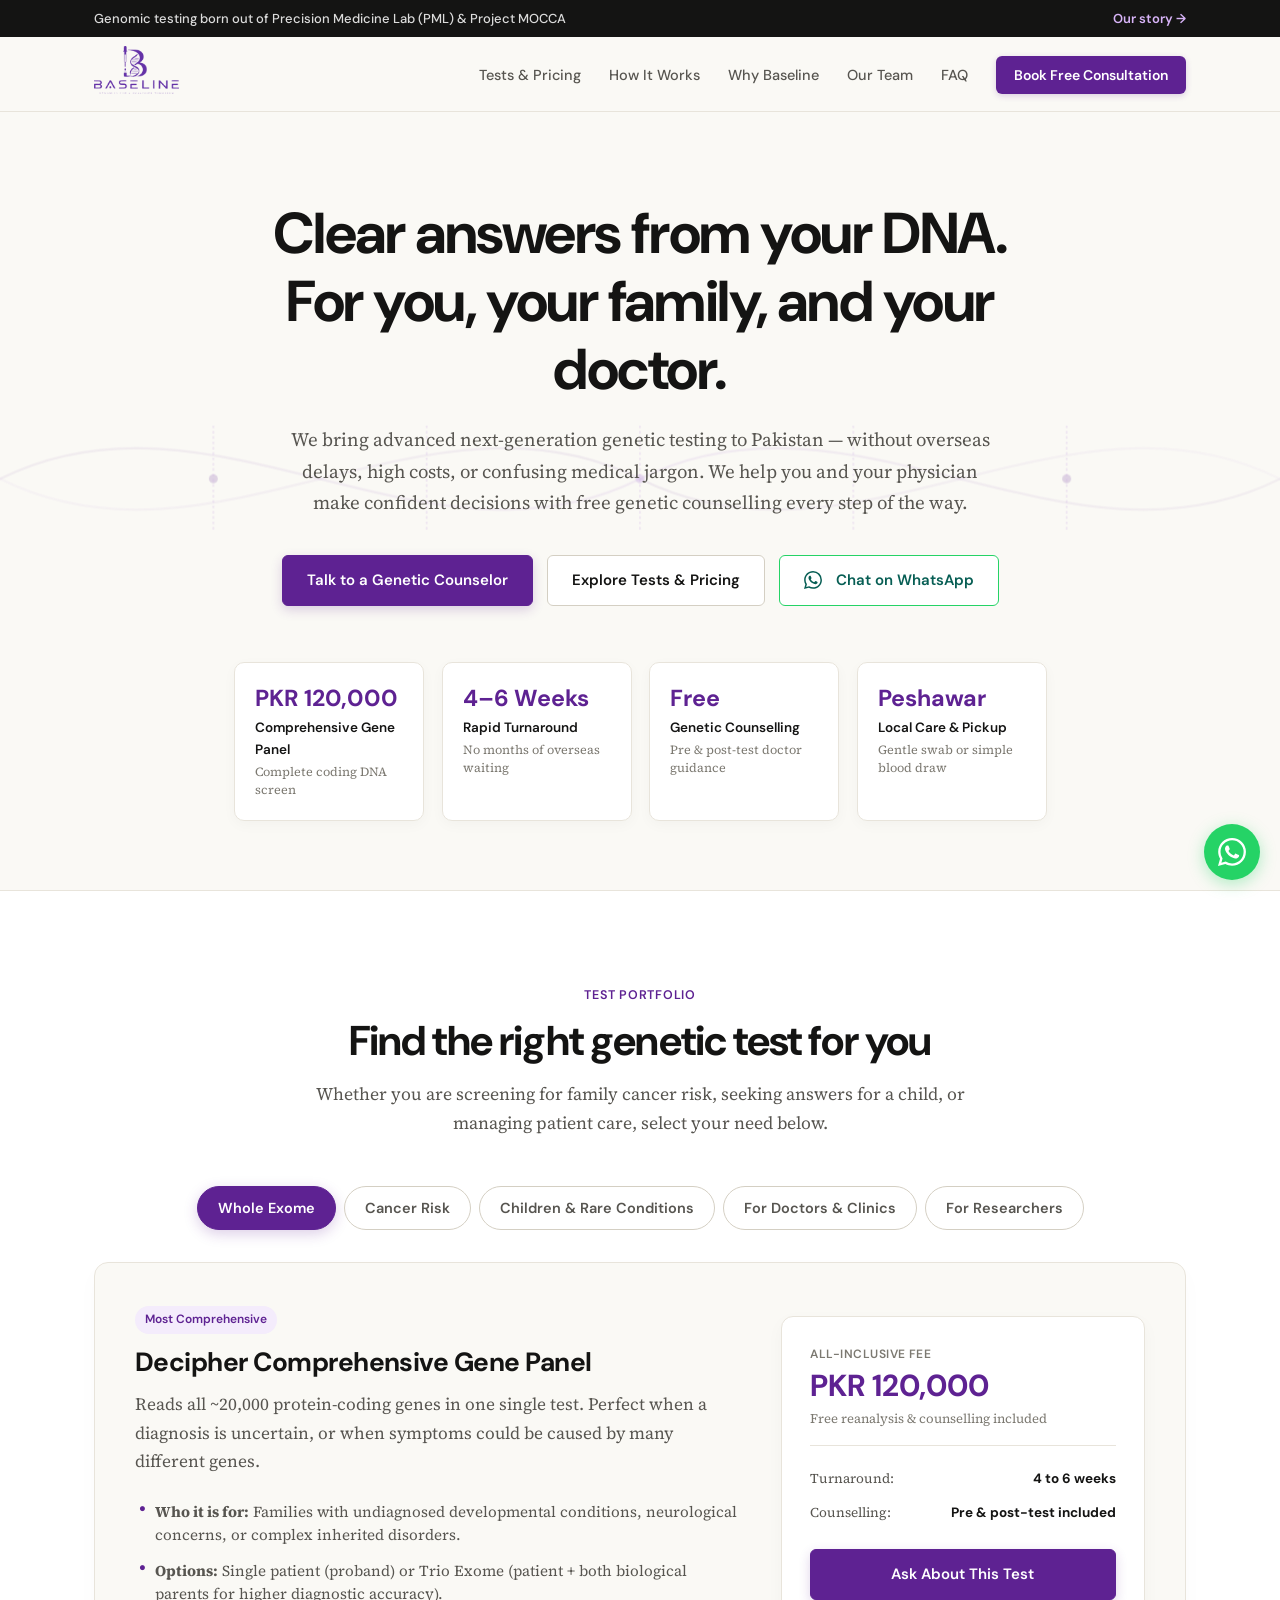
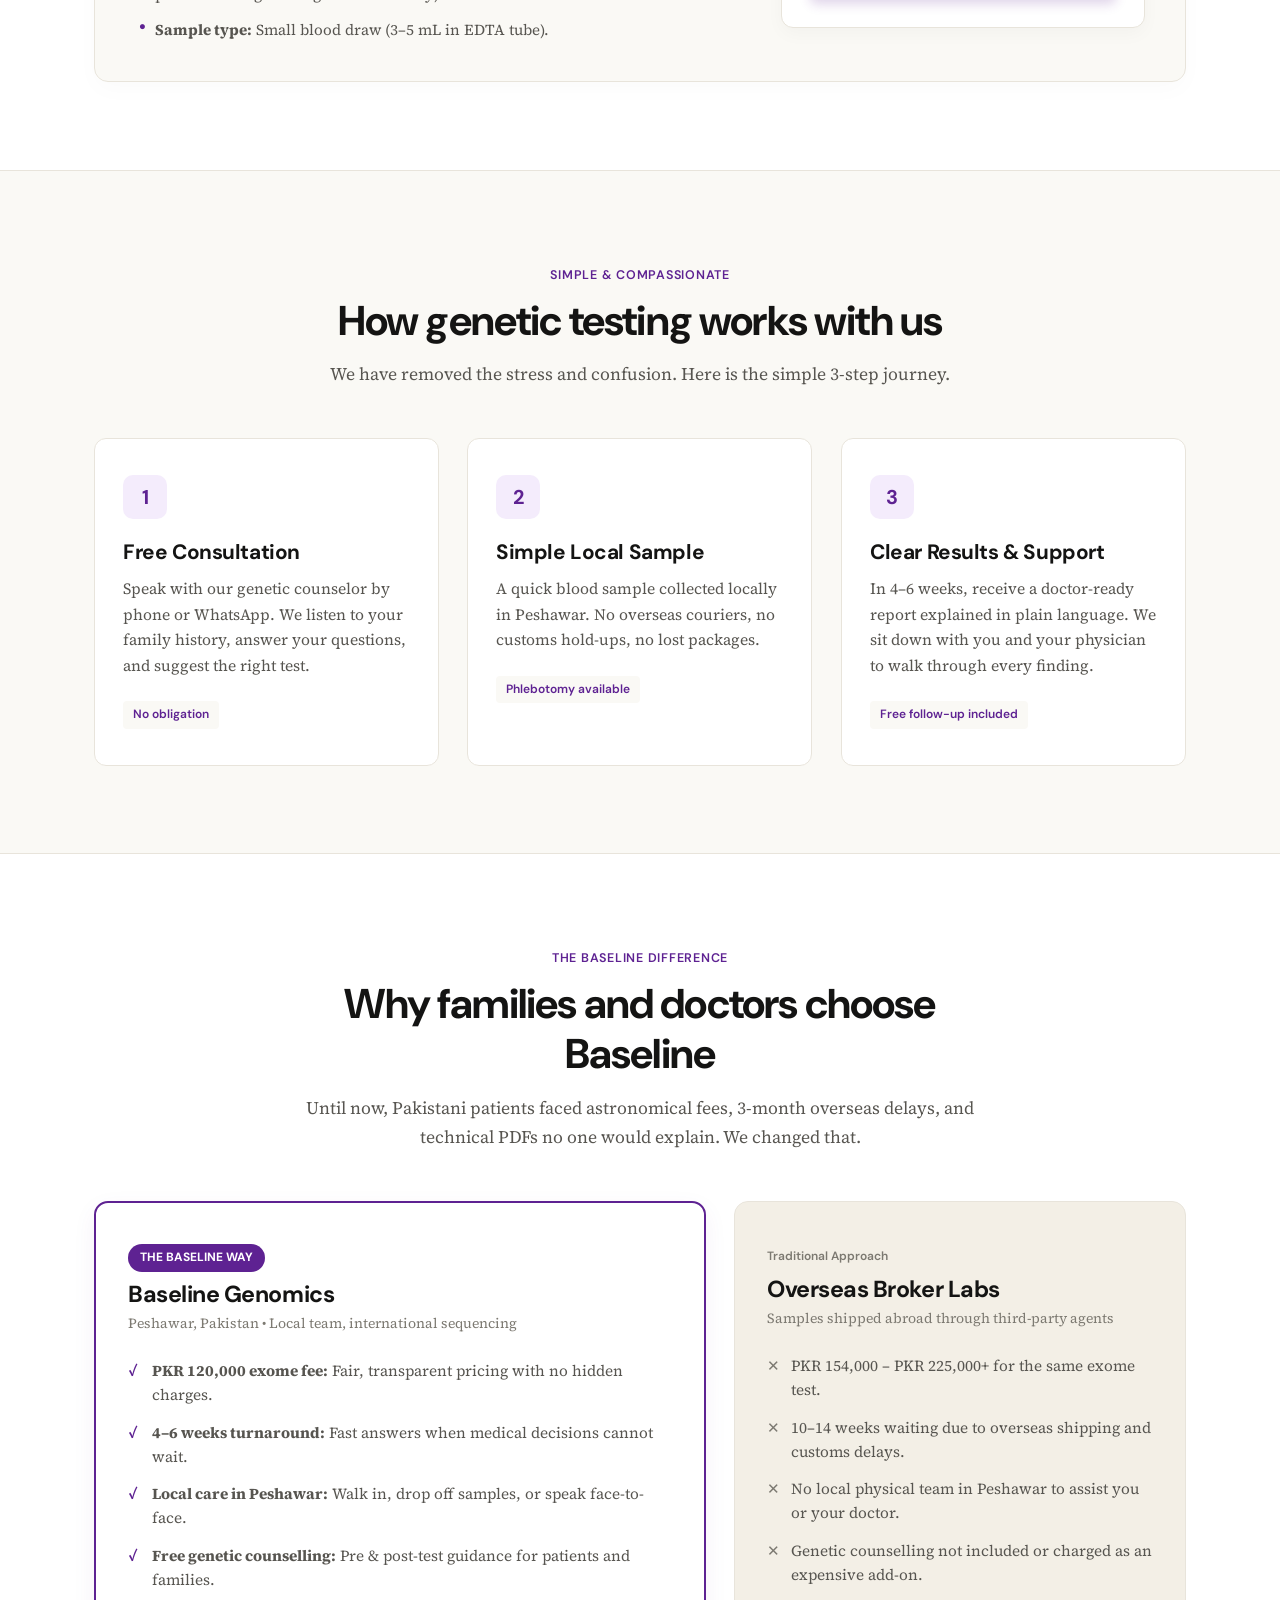
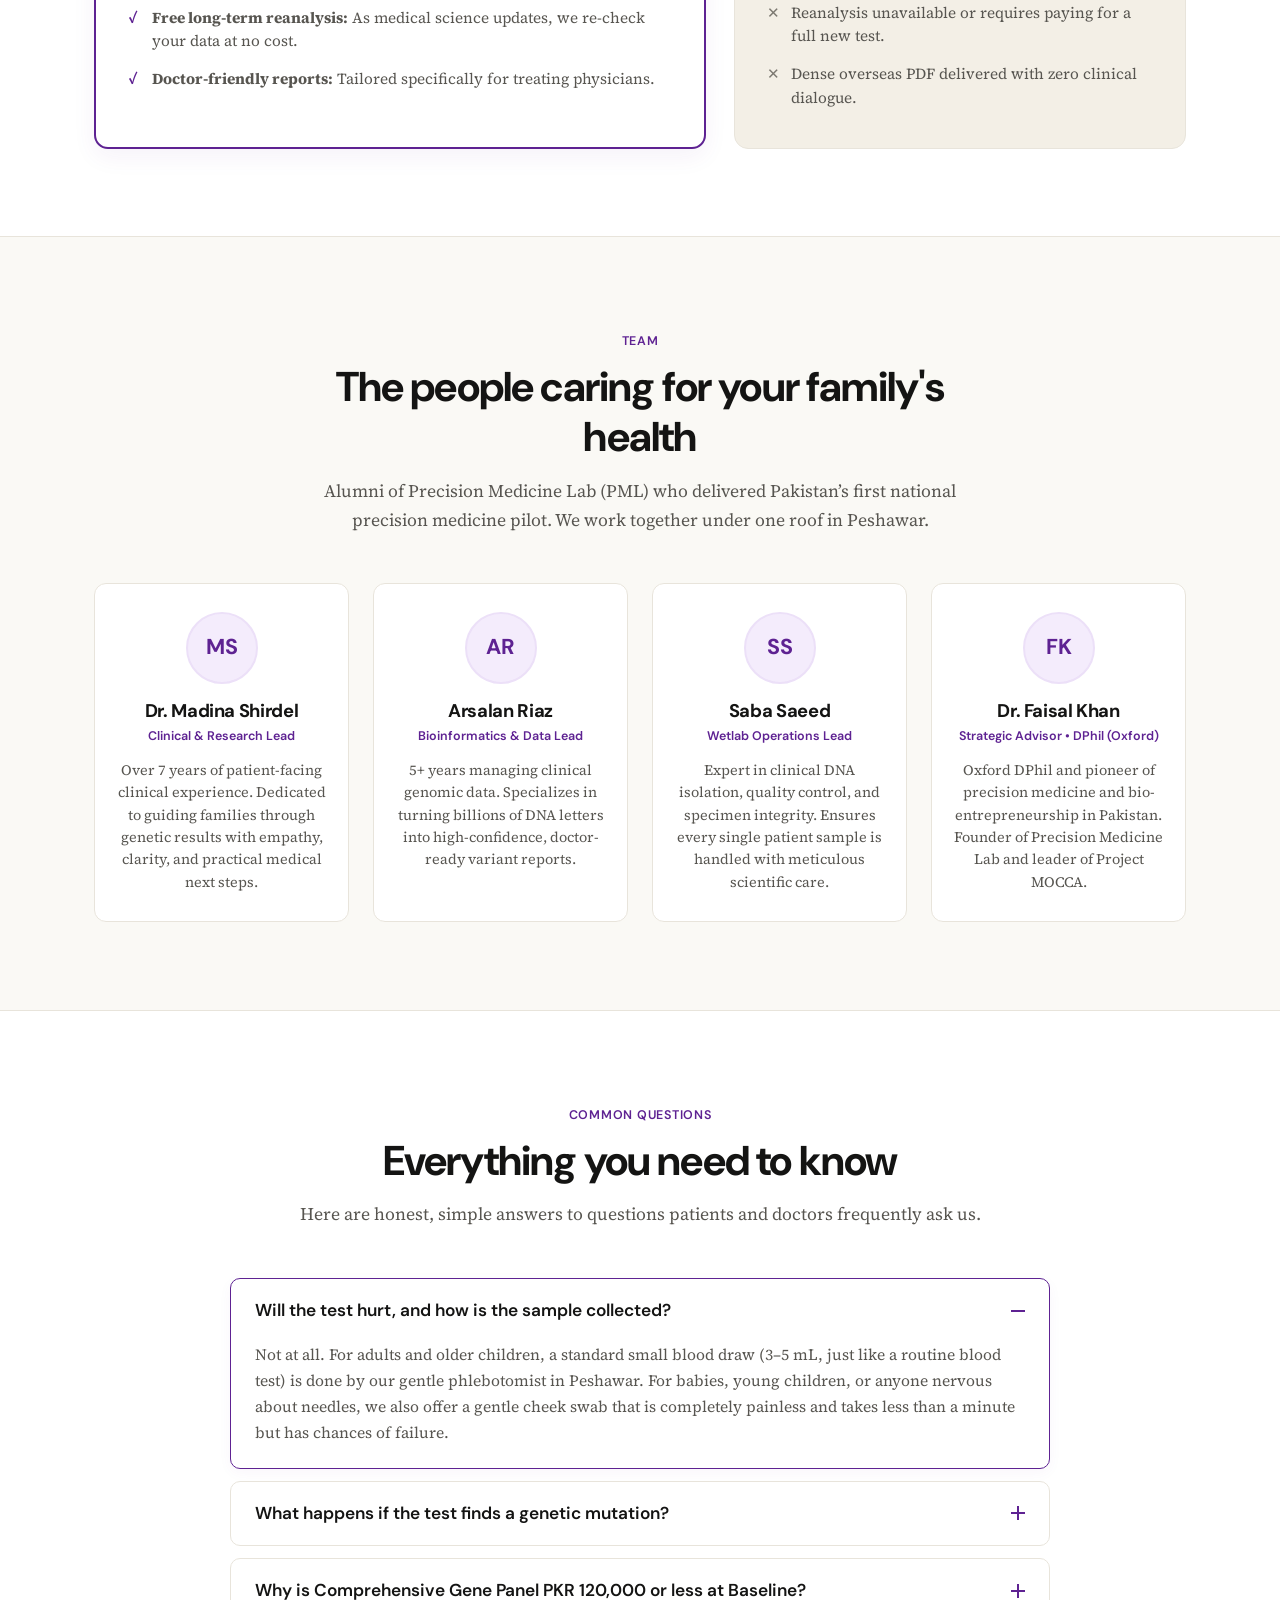
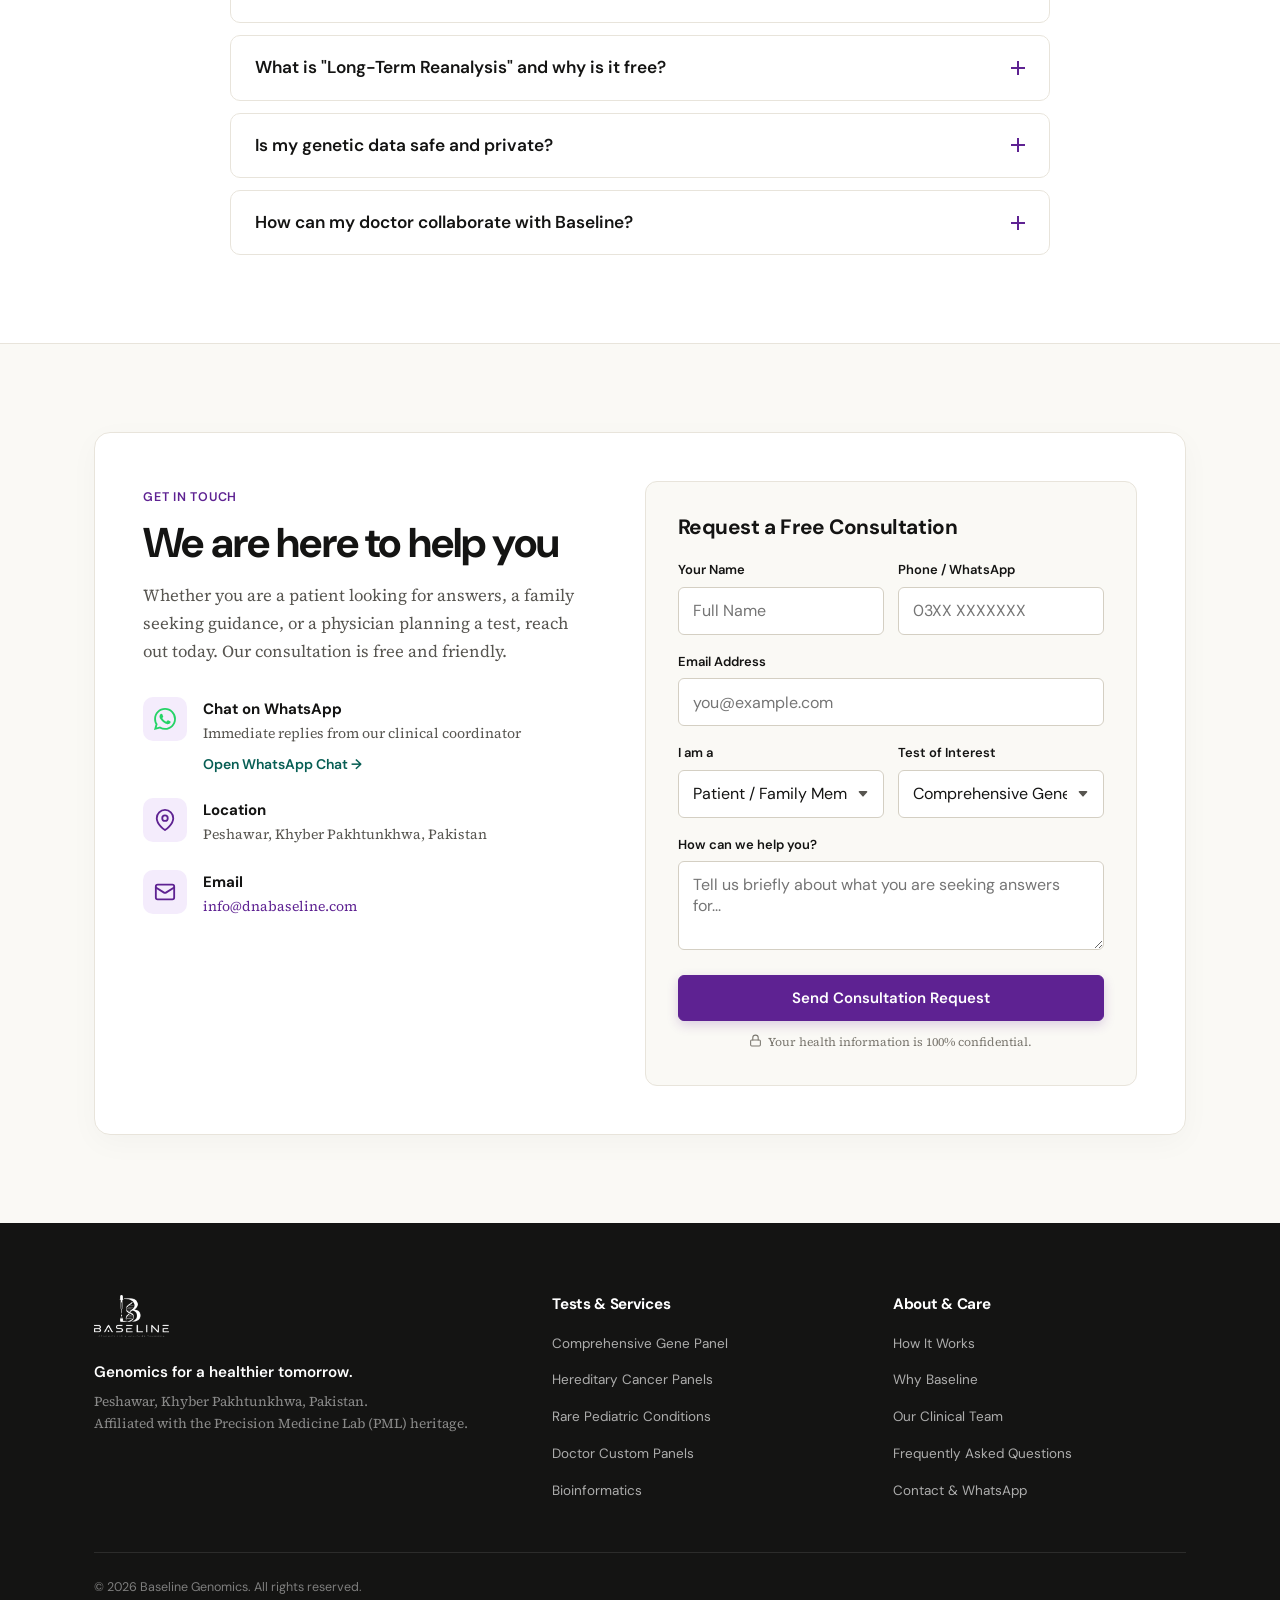
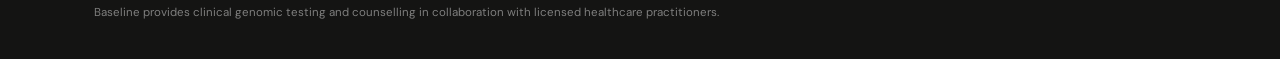
==== commit 611e28a0: "Update email address in index.html" ====
--- a/index.html
+++ b/index.html
@@ -35,7 +35,7 @@
     },
     "priceRange": "PKR 120,000",
     "currenciesAccepted": "PKR",
-    "email": "info@baseline.pk"
+    "email": "info@dnabaseline.com"
   }
   </script>
 
@@ -691,7 +691,7 @@
                 </span>
                 <div>
                   <strong>Email</strong>
-                  <p><a href="mailto:info@baseline.pk">info@baseline.pk</a></p>
+                  <p><a href="mailto:info@dnabaseline.com">info@dnabaseline.com</a></p>
                 </div>
               </div>
             </div>
